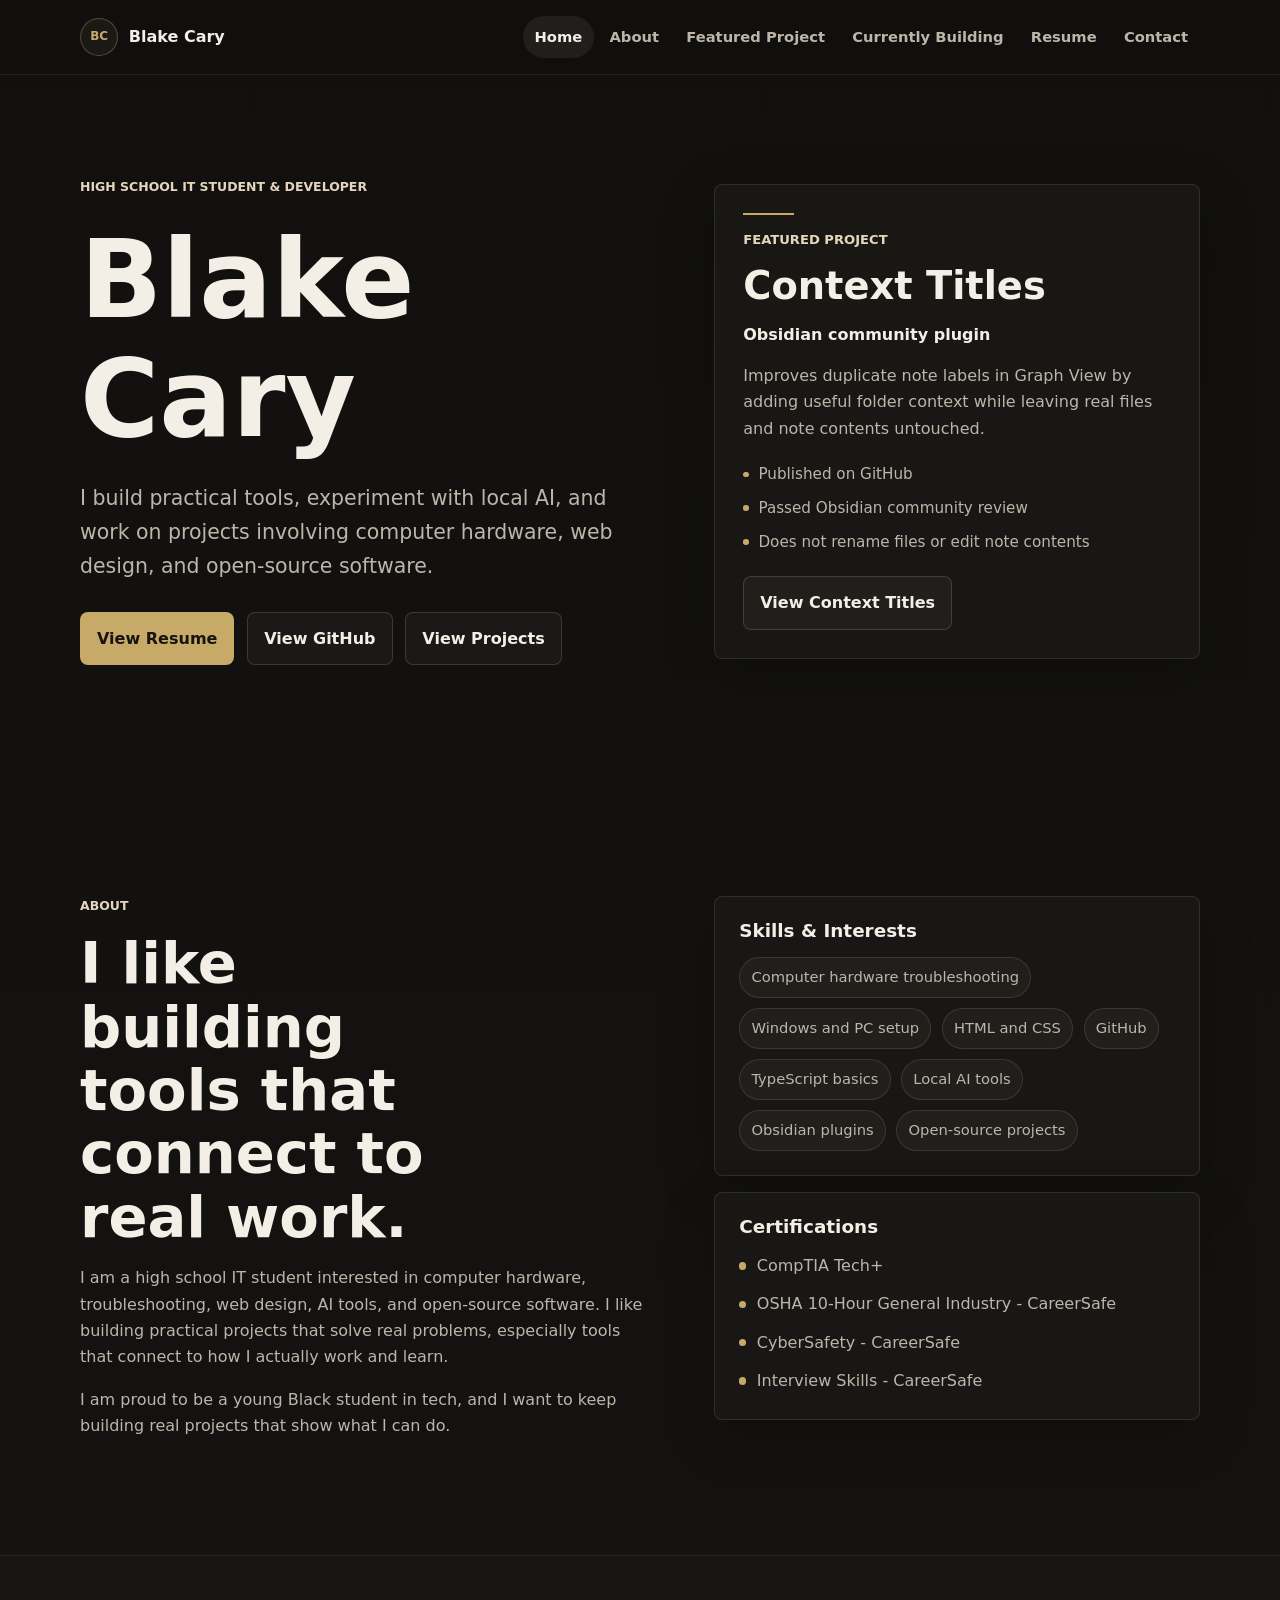
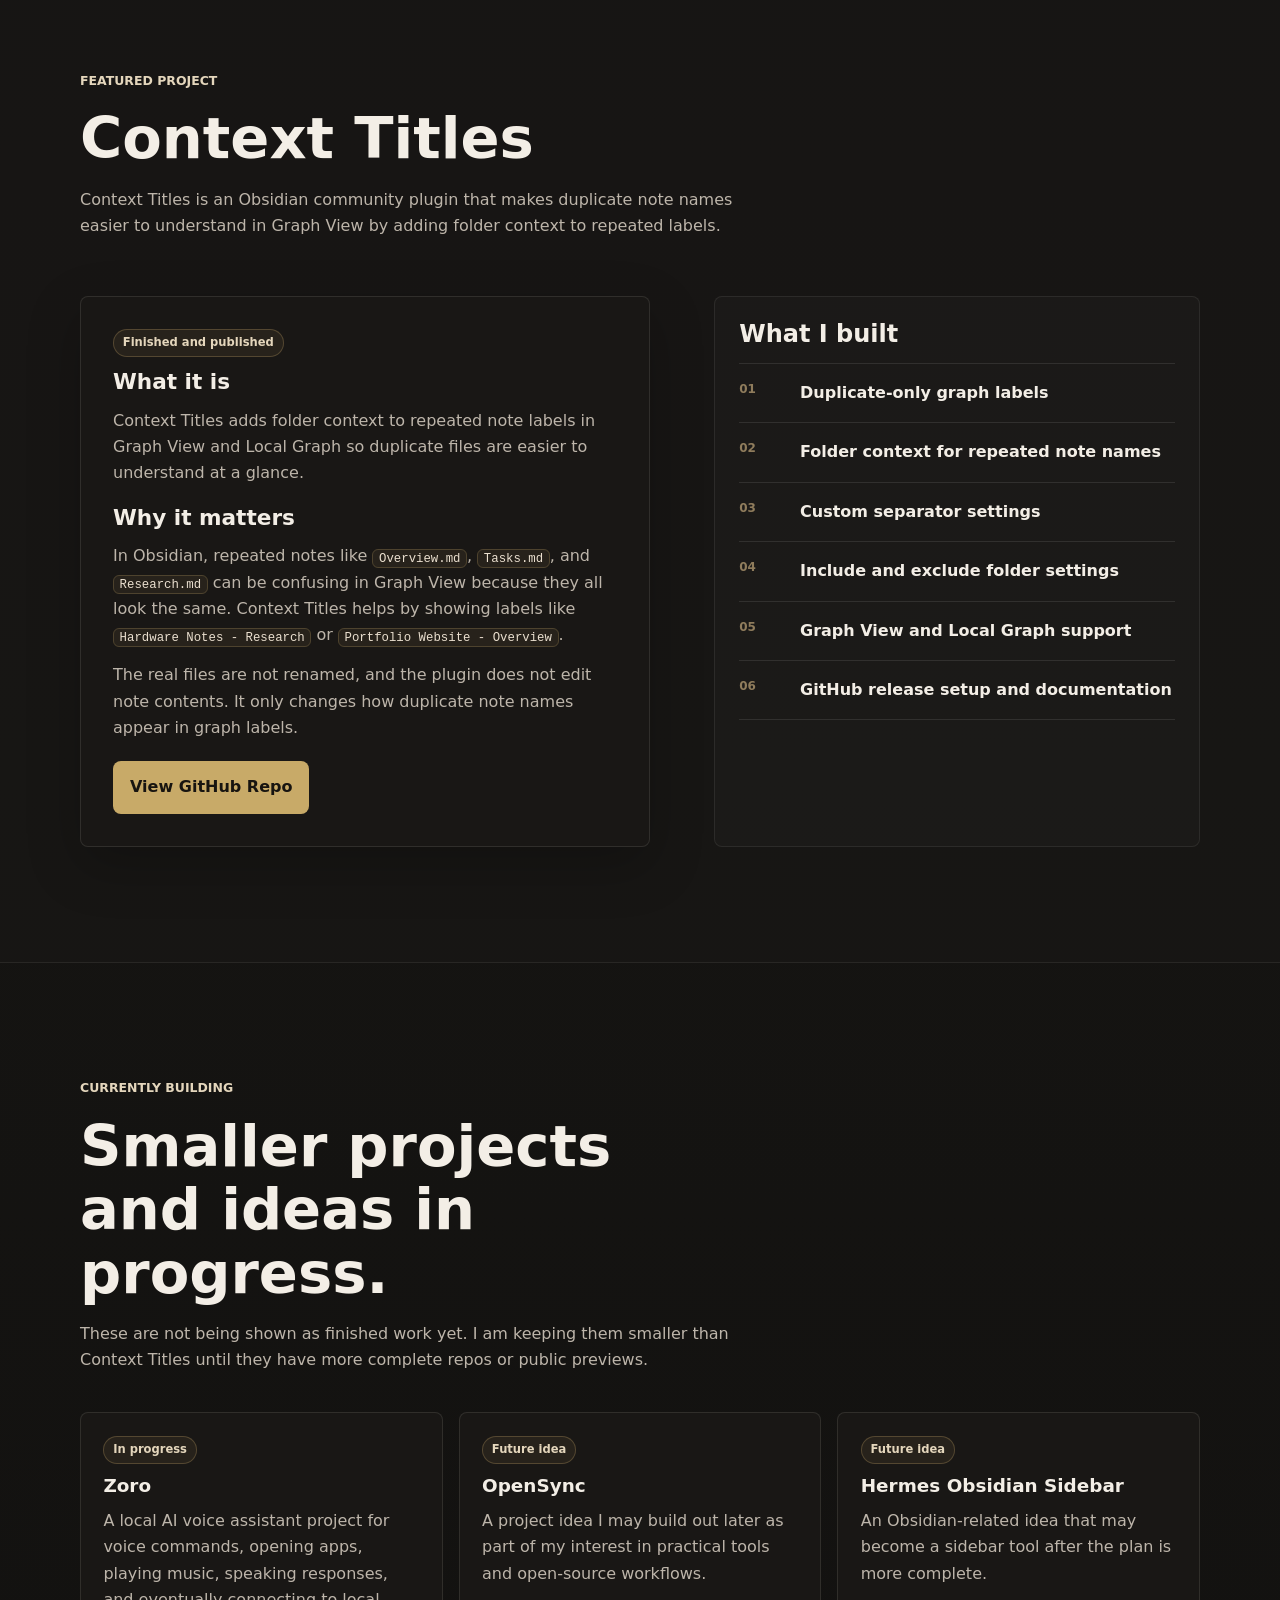
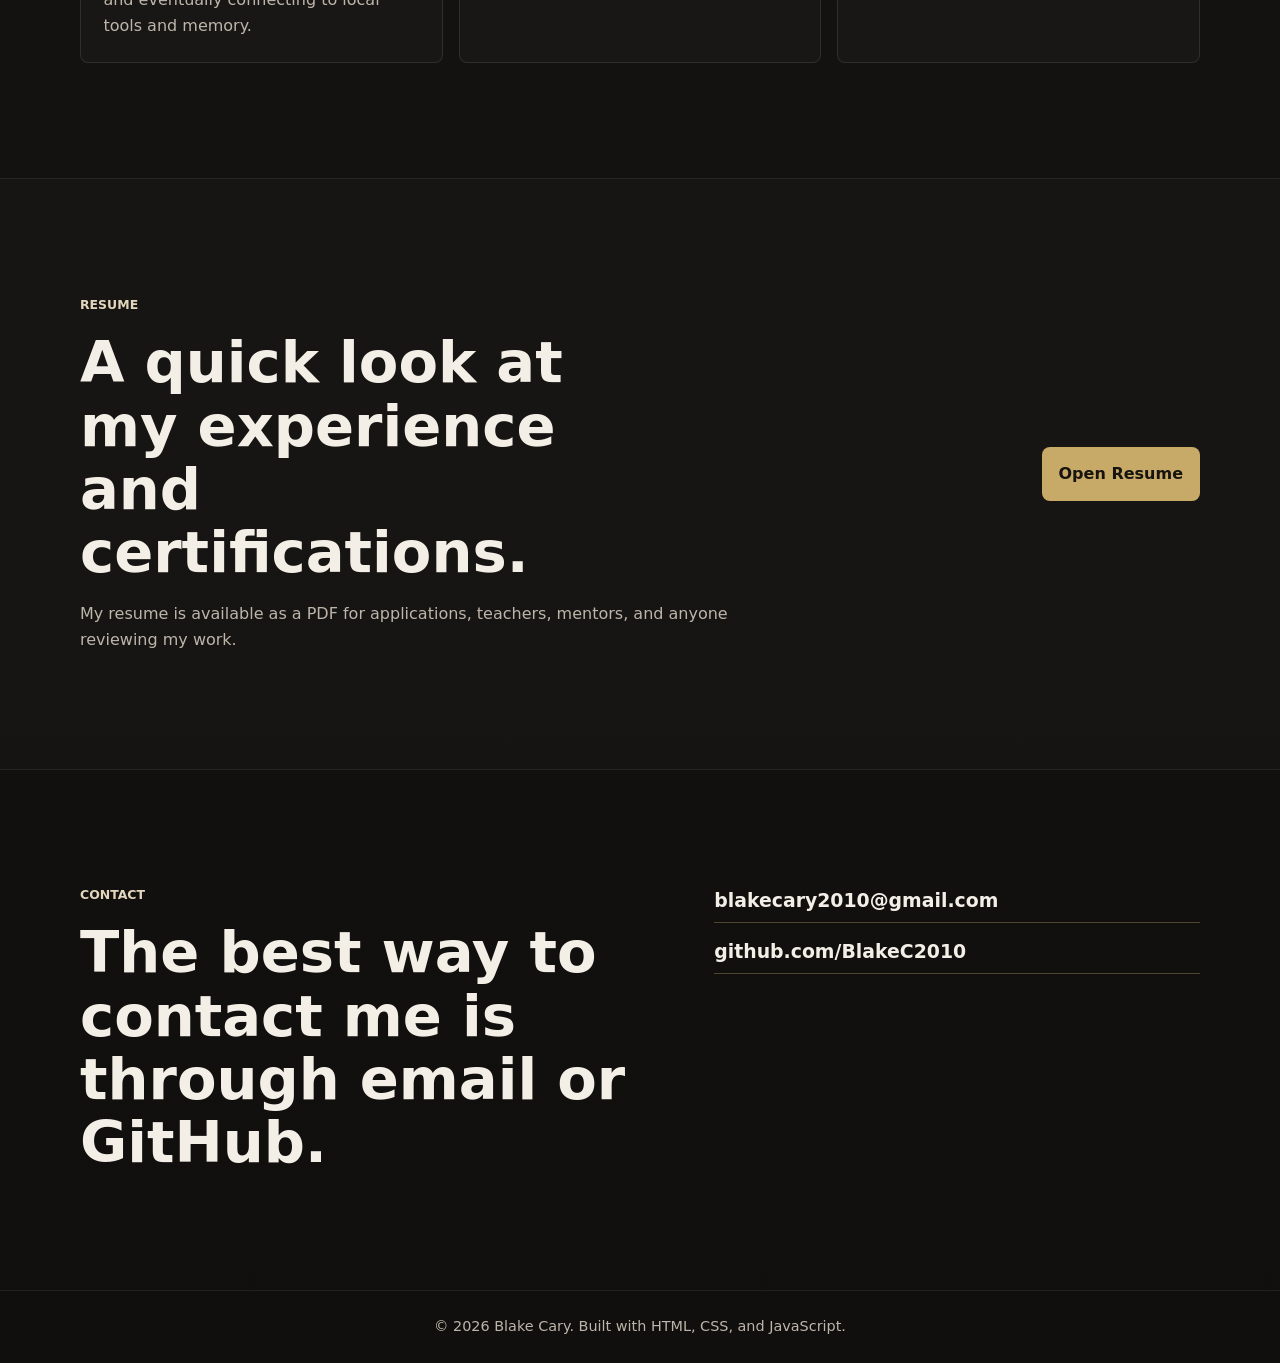
==== index.html @ 8f462e09 "Build portfolio website" ====
<!doctype html>
<html lang="en">
  <head>
    <meta charset="utf-8">
    <meta name="viewport" content="width=device-width, initial-scale=1">
    <meta
      name="description"
      content="Blake Cary's portfolio for IT, web, hardware, open-source, and local AI projects."
    >
    <title>Blake Cary | Portfolio</title>
    <link rel="stylesheet" href="styles.css">
    <script src="script.js" defer></script>
  </head>
  <body>
    <a class="skip-link" href="#main">Skip to content</a>

    <header class="site-header">
      <nav class="nav" aria-label="Primary navigation">
        <a class="brand" href="#home" aria-label="Blake Cary home">
          <span class="brand-mark" aria-hidden="true">BC</span>
          <span>Blake Cary</span>
        </a>

        <button class="nav-toggle" type="button" aria-expanded="false" aria-controls="nav-links">
          <span class="sr-only">Toggle navigation</span>
          <span class="nav-toggle-line"></span>
          <span class="nav-toggle-line"></span>
          <span class="nav-toggle-line"></span>
        </button>

        <div class="nav-links" id="nav-links">
          <a href="#home">Home</a>
          <a href="#about">About</a>
          <a href="#featured-project">Featured Project</a>
          <a href="#currently-building">Currently Building</a>
          <a href="#resume">Resume</a>
          <a href="#contact">Contact</a>
        </div>
      </nav>
    </header>

    <main id="main">
      <section class="section hero" id="home" aria-labelledby="home-title">
        <div class="section-inner hero-grid">
          <div class="hero-copy">
            <p class="eyebrow">High School IT Student &amp; Developer</p>
            <h1 id="home-title">Blake Cary</h1>
            <p class="hero-text">
              I build practical tools, experiment with local AI, and work on projects involving
              computer hardware, web design, and open-source software.
            </p>
            <div class="button-row" aria-label="Main links">
              <a class="button button-primary" href="assets/resume.pdf">View Resume</a>
              <a class="button" href="https://github.com/BlakeC2010">View GitHub</a>
              <a class="button" href="#featured-project">View Projects</a>
            </div>
          </div>

          <article class="hero-project-card" aria-labelledby="hero-project-title">
            <p class="card-kicker">Featured Project</p>
            <h2 id="hero-project-title">Context Titles</h2>
            <p class="project-type">Obsidian community plugin</p>
            <p>
              Improves duplicate note labels in Graph View by adding useful folder context while
              leaving real files and note contents untouched.
            </p>
            <ul class="project-proof-list">
              <li>Published on GitHub</li>
              <li>Passed Obsidian community review</li>
              <li>Does not rename files or edit note contents</li>
            </ul>
            <a class="button button-card" href="https://github.com/BlakeC2010/context-titles">
              View Context Titles
            </a>
          </article>
        </div>
      </section>

      <section class="section" id="about" aria-labelledby="about-title">
        <div class="section-inner two-column">
          <div>
            <p class="eyebrow">About</p>
            <h2 id="about-title">I like building tools that connect to real work.</h2>
            <p>
              I am a high school IT student interested in computer hardware, troubleshooting,
              web design, AI tools, and open-source software. I like building practical projects
              that solve real problems, especially tools that connect to how I actually work and
              learn.
            </p>
            <p>
              I am proud to be a young Black student in tech, and I want to keep building real
              projects that show what I can do.
            </p>
          </div>

          <div class="stacked-lists">
            <div class="list-block">
              <h3>Skills &amp; Interests</h3>
              <ul class="tag-list">
                <li>Computer hardware troubleshooting</li>
                <li>Windows and PC setup</li>
                <li>HTML and CSS</li>
                <li>GitHub</li>
                <li>TypeScript basics</li>
                <li>Local AI tools</li>
                <li>Obsidian plugins</li>
                <li>Open-source projects</li>
              </ul>
            </div>

            <div class="list-block">
              <h3>Certifications</h3>
              <ul class="clean-list">
                <li>CompTIA Tech+</li>
                <li>OSHA 10-Hour General Industry - CareerSafe</li>
                <li>CyberSafety - CareerSafe</li>
                <li>Interview Skills - CareerSafe</li>
              </ul>
            </div>
          </div>
        </div>
      </section>

      <section class="section section-band" id="featured-project" aria-labelledby="featured-title">
        <div class="section-inner">
          <div class="section-heading">
            <p class="eyebrow">Featured Project</p>
            <h2 id="featured-title">Context Titles</h2>
            <p>
              Context Titles is an Obsidian community plugin that makes duplicate note names
              easier to understand in Graph View by adding folder context to repeated labels.
            </p>
          </div>

          <div class="project-layout">
            <article class="project-card">
              <span class="status-pill">Finished and published</span>
              <h3>What it is</h3>
              <p>
                Context Titles adds folder context to repeated note labels in Graph View and
                Local Graph so duplicate files are easier to understand at a glance.
              </p>
              <h3>Why it matters</h3>
              <p>
                In Obsidian, repeated notes like <code>Overview.md</code>, <code>Tasks.md</code>,
                and <code>Research.md</code> can be confusing in Graph View because they all look
                the same. Context Titles helps by showing labels like
                <code>Hardware Notes - Research</code> or
                <code>Portfolio Website - Overview</code>.
              </p>
              <p>
                The real files are not renamed, and the plugin does not edit note contents. It
                only changes how duplicate note names appear in graph labels.
              </p>
              <a class="button button-primary" href="https://github.com/BlakeC2010/context-titles">
                View GitHub Repo
              </a>
            </article>

            <div class="built-column">
              <h3>What I built</h3>
              <div class="feature-list" aria-label="What I built for Context Titles">
                <div>
                  <span>01</span>
                  <p>Duplicate-only graph labels</p>
                </div>
                <div>
                  <span>02</span>
                  <p>Folder context for repeated note names</p>
                </div>
                <div>
                  <span>03</span>
                  <p>Custom separator settings</p>
                </div>
                <div>
                  <span>04</span>
                  <p>Include and exclude folder settings</p>
                </div>
                <div>
                  <span>05</span>
                  <p>Graph View and Local Graph support</p>
                </div>
                <div>
                  <span>06</span>
                  <p>GitHub release setup and documentation</p>
                </div>
              </div>
            </div>
          </div>
        </div>
      </section>

      <section class="section" id="currently-building" aria-labelledby="building-title">
        <div class="section-inner">
          <div class="section-heading compact-heading">
            <p class="eyebrow">Currently Building</p>
            <h2 id="building-title">Smaller projects and ideas in progress.</h2>
            <p>
              These are not being shown as finished work yet. I am keeping them smaller than
              Context Titles until they have more complete repos or public previews.
            </p>
          </div>

          <div class="building-grid">
            <article class="building-card">
              <span class="status-pill">In progress</span>
              <h3>Zoro</h3>
              <p>
                A local AI voice assistant project for voice commands, opening apps, playing
                music, speaking responses, and eventually connecting to local tools and memory.
              </p>
            </article>

            <article class="building-card">
              <span class="status-pill">Future idea</span>
              <h3>OpenSync</h3>
              <p>
                A project idea I may build out later as part of my interest in practical tools
                and open-source workflows.
              </p>
            </article>

            <article class="building-card">
              <span class="status-pill">Future idea</span>
              <h3>Hermes Obsidian Sidebar</h3>
              <p>
                An Obsidian-related idea that may become a sidebar tool after the plan is more
                complete.
              </p>
            </article>
          </div>
        </div>
      </section>

      <section class="section section-band" id="resume" aria-labelledby="resume-title">
        <div class="section-inner resume-row">
          <div>
            <p class="eyebrow">Resume</p>
            <h2 id="resume-title">A quick look at my experience and certifications.</h2>
            <p>
              My resume is available as a PDF for applications, teachers, mentors, and anyone
              reviewing my work.
            </p>
          </div>
          <a class="button button-primary" href="assets/resume.pdf">Open Resume</a>
        </div>
      </section>

      <section class="section" id="contact" aria-labelledby="contact-title">
        <div class="section-inner contact-layout">
          <div>
            <p class="eyebrow">Contact</p>
            <h2 id="contact-title">The best way to contact me is through email or GitHub.</h2>
          </div>

          <div class="contact-links">
            <a href="mailto:blakecary2010@gmail.com">blakecary2010@gmail.com</a>
            <a href="https://github.com/BlakeC2010">github.com/BlakeC2010</a>
          </div>
        </div>
      </section>
    </main>

    <footer class="site-footer">
      <p>&copy; 2026 Blake Cary. Built with HTML, CSS, and JavaScript.</p>
    </footer>
  </body>
</html>
---- styles.css ----
:root {
  color-scheme: dark;
  --bg: #11100f;
  --surface: #181715;
  --surface-strong: #22201d;
  --text: #f3eee6;
  --muted: #bdb5aa;
  --soft: #91897e;
  --line: #34302a;
  --accent: #c8aa68;
  --accent-strong: #e4d6bc;
  --accent-muted: #8f7c5c;
  --shadow: 0 18px 54px rgba(0, 0, 0, 0.22);
  --radius: 8px;
  --max-width: 1120px;
  --header-height: 74px;
}

* {
  box-sizing: border-box;
}

html {
  scroll-behavior: smooth;
  scroll-padding-top: var(--header-height);
}

body {
  margin: 0;
  min-height: 100vh;
  background: linear-gradient(180deg, #11100f 0%, #151412 52%, #100f0e 100%);
  color: var(--text);
  font-family:
    Inter, ui-sans-serif, system-ui, -apple-system, BlinkMacSystemFont, "Segoe UI", sans-serif;
  line-height: 1.65;
}

body.nav-open {
  overflow: hidden;
}

a {
  color: inherit;
  text-decoration: none;
}

p {
  margin: 0;
  color: var(--muted);
  max-width: 68ch;
}

h1,
h2,
h3 {
  margin: 0;
  line-height: 1.1;
  letter-spacing: 0;
}

h1 {
  font-size: clamp(3.25rem, 9vw, 6.75rem);
  max-width: 8ch;
}

h2 {
  font-size: clamp(2rem, 4.5vw, 3.75rem);
  max-width: 11ch;
}

h3 {
  font-size: 1.15rem;
}

code {
  border: 1px solid rgba(200, 170, 104, 0.24);
  border-radius: 6px;
  background: rgba(200, 170, 104, 0.08);
  color: #eadfcf;
  font-size: 0.95em;
  padding: 0.1rem 0.35rem;
}

.skip-link {
  position: fixed;
  top: 1rem;
  left: 1rem;
  z-index: 100;
  transform: translateY(-150%);
  border-radius: var(--radius);
  background: var(--text);
  color: var(--bg);
  font-weight: 700;
  padding: 0.7rem 0.9rem;
  transition: transform 160ms ease;
}

.skip-link:focus {
  transform: translateY(0);
}

.site-header {
  position: sticky;
  top: 0;
  z-index: 20;
  min-height: var(--header-height);
  border-bottom: 1px solid rgba(243, 238, 230, 0.08);
  background: rgba(17, 16, 15, 0.86);
  backdrop-filter: blur(18px);
}

.nav {
  display: flex;
  align-items: center;
  justify-content: space-between;
  gap: 1rem;
  width: 100%;
  max-width: calc(var(--max-width) + 2rem);
  min-height: var(--header-height);
  margin: 0 auto;
  padding-inline: 1rem;
}

.brand {
  display: inline-flex;
  align-items: center;
  gap: 0.65rem;
  color: var(--text);
  font-weight: 800;
  white-space: nowrap;
}

.brand-mark {
  display: inline-grid;
  width: 2.4rem;
  height: 2.4rem;
  place-items: center;
  border: 1px solid rgba(200, 170, 104, 0.34);
  border-radius: 50%;
  background: #1b1916;
  color: var(--accent);
  font-size: 0.75rem;
}

.nav-links {
  display: flex;
  align-items: center;
  justify-content: flex-end;
  gap: 0.2rem;
}

.nav-links a {
  border-radius: 999px;
  color: var(--muted);
  font-size: 0.92rem;
  font-weight: 650;
  padding: 0.55rem 0.75rem;
  transition:
    background-color 160ms ease,
    color 160ms ease;
}

.nav-links a:hover,
.nav-links a:focus-visible,
.nav-links a.is-active {
  background: rgba(228, 214, 188, 0.08);
  color: var(--text);
}

.nav-toggle {
  display: none;
  width: 2.75rem;
  height: 2.75rem;
  align-items: center;
  justify-content: center;
  flex-direction: column;
  gap: 0.25rem;
  border: 1px solid var(--line);
  border-radius: var(--radius);
  background: var(--surface);
  color: var(--text);
  cursor: pointer;
}

.nav-toggle-line {
  display: block;
  width: 1.2rem;
  height: 2px;
  background: currentColor;
}

.sr-only {
  position: absolute;
  width: 1px;
  height: 1px;
  overflow: hidden;
  clip: rect(0, 0, 0, 0);
  white-space: nowrap;
}

.section {
  padding: clamp(4.5rem, 9vw, 8rem) 0;
}

.section:first-of-type {
  padding-top: clamp(4.5rem, 8vw, 7rem);
}

.section-band {
  border-block: 1px solid rgba(243, 238, 230, 0.08);
  background: rgba(24, 23, 21, 0.72);
}

.section-inner {
  width: 100%;
  max-width: calc(var(--max-width) + 2rem);
  margin: 0 auto;
  padding-inline: 1rem;
}

.hero-grid,
.two-column,
.project-layout,
.contact-layout,
.resume-row {
  display: grid;
  grid-template-columns: minmax(0, 1.08fr) minmax(280px, 0.92fr);
  gap: clamp(2rem, 5vw, 5rem);
  align-items: center;
}

.hero-copy {
  display: grid;
  gap: 1.45rem;
}

.hero-text {
  font-size: clamp(1.05rem, 2vw, 1.28rem);
}

.eyebrow {
  color: var(--accent-strong);
  font-size: 0.78rem;
  font-weight: 800;
  letter-spacing: 0;
  text-transform: uppercase;
}

.button-row {
  display: flex;
  flex-wrap: wrap;
  gap: 0.8rem;
  margin-top: 0.35rem;
}

.button {
  display: inline-flex;
  align-items: center;
  justify-content: center;
  min-height: 2.9rem;
  border: 1px solid rgba(243, 238, 230, 0.15);
  border-radius: var(--radius);
  background: rgba(243, 238, 230, 0.035);
  color: var(--text);
  font-weight: 800;
  padding: 0.78rem 1rem;
  transition:
    border-color 160ms ease,
    background-color 160ms ease,
    transform 160ms ease;
}

.button:hover,
.button:focus-visible {
  border-color: rgba(228, 214, 188, 0.36);
  background: rgba(228, 214, 188, 0.08);
  transform: translateY(-1px);
}

.button-primary {
  border-color: rgba(200, 170, 104, 0.6);
  background: var(--accent);
  color: #171410;
}

.button-primary:hover,
.button-primary:focus-visible {
  border-color: #d9c38f;
  background: #d4ba7a;
}

.hero-project-card,
.project-card,
.list-block,
.building-card {
  border: 1px solid rgba(243, 238, 230, 0.1);
  border-radius: var(--radius);
  background: rgba(27, 25, 22, 0.88);
  box-shadow: var(--shadow);
}

.hero-project-card {
  position: relative;
  display: grid;
  gap: 0.9rem;
  overflow: hidden;
  padding: clamp(1.25rem, 3vw, 1.75rem);
}

.hero-project-card::before {
  content: "";
  width: 3.2rem;
  height: 2px;
  background: var(--accent);
}

.hero-project-card h2 {
  max-width: none;
  font-size: clamp(1.8rem, 3vw, 2.45rem);
}

.card-kicker,
.project-type {
  color: var(--accent-strong);
  font-size: 0.82rem;
  font-weight: 800;
  text-transform: uppercase;
}

.project-type {
  color: var(--text);
  text-transform: none;
  font-size: 1rem;
}

.project-proof-list {
  display: grid;
  gap: 0.55rem;
  margin: 0.35rem 0 0;
  padding: 0;
  list-style: none;
}

.project-proof-list li {
  color: var(--muted);
  font-size: 0.95rem;
}

.project-proof-list li::before {
  content: "";
  display: inline-block;
  width: 0.35rem;
  height: 0.35rem;
  margin-right: 0.6rem;
  border-radius: 50%;
  background: var(--accent);
  vertical-align: 0.12rem;
}

.button-card {
  width: fit-content;
  margin-top: 0.45rem;
}

.status-pill {
  width: fit-content;
  border: 1px solid rgba(200, 170, 104, 0.28);
  border-radius: 999px;
  background: rgba(200, 170, 104, 0.08);
  color: var(--accent-strong);
  font-size: 0.72rem;
  font-weight: 800;
  padding: 0.22rem 0.55rem;
}

.two-column {
  align-items: start;
}

.two-column > div:first-child {
  display: grid;
  gap: 1rem;
}

.stacked-lists {
  display: grid;
  gap: 1rem;
}

.list-block {
  padding: clamp(1.1rem, 3vw, 1.5rem);
}

.list-block h3 {
  margin-bottom: 1rem;
}

.tag-list,
.clean-list {
  margin: 0;
  padding: 0;
  list-style: none;
}

.tag-list {
  display: flex;
  flex-wrap: wrap;
  gap: 0.65rem;
}

.tag-list li {
  border: 1px solid rgba(243, 238, 230, 0.12);
  border-radius: 999px;
  background: rgba(243, 238, 230, 0.035);
  color: var(--muted);
  font-size: 0.92rem;
  padding: 0.45rem 0.7rem;
}

.clean-list {
  display: grid;
  gap: 0.75rem;
}

.clean-list li {
  color: var(--muted);
}

.clean-list li::before {
  content: "";
  display: inline-block;
  width: 0.45rem;
  height: 0.45rem;
  margin-right: 0.65rem;
  border-radius: 50%;
  background: var(--accent);
  vertical-align: 0.1rem;
}

.section-heading {
  display: grid;
  max-width: 760px;
  gap: 1rem;
  margin-bottom: clamp(2rem, 5vw, 3.5rem);
}

.section-heading h2 {
  max-width: none;
}

.project-layout {
  align-items: stretch;
}

.project-card {
  display: grid;
  gap: 0.85rem;
  align-content: start;
  padding: clamp(1.25rem, 3vw, 2rem);
}

.project-card h3 {
  margin-top: 0.35rem;
  color: var(--text);
  font-size: clamp(1.1rem, 2vw, 1.35rem);
  max-width: none;
}

.project-card h3:first-of-type {
  margin-top: 0;
}

.project-card .button {
  width: fit-content;
  margin-top: 0.35rem;
}

.built-column {
  display: grid;
  align-content: start;
  gap: 1rem;
  border: 1px solid rgba(243, 238, 230, 0.08);
  border-radius: var(--radius);
  background: rgba(243, 238, 230, 0.02);
  padding: clamp(1.25rem, 3vw, 1.5rem);
}

.built-column h3 {
  font-size: clamp(1.2rem, 2vw, 1.5rem);
}

.feature-list {
  display: grid;
  gap: 0;
  border-top: 1px solid rgba(243, 238, 230, 0.1);
}

.feature-list div {
  display: grid;
  grid-template-columns: 2.8rem minmax(0, 1fr);
  gap: 1rem;
  min-height: auto;
  border-bottom: 1px solid rgba(243, 238, 230, 0.1);
  border-radius: 0;
  background: transparent;
  padding: 1rem 0;
  transition:
    border-color 160ms ease,
    background-color 160ms ease;
}

.feature-list div:hover {
  border-color: rgba(200, 170, 104, 0.28);
  background: rgba(243, 238, 230, 0.025);
}

.feature-list span {
  color: var(--accent-muted);
  font-size: 0.75rem;
  font-weight: 900;
}

.feature-list p {
  margin-top: 0;
  color: var(--text);
  font-weight: 700;
}

.compact-heading {
  margin-bottom: clamp(1.5rem, 4vw, 2.4rem);
}

.compact-heading h2 {
  max-width: 15ch;
}

.building-grid {
  display: grid;
  grid-template-columns: repeat(3, minmax(0, 1fr));
  gap: 1rem;
}

.building-card {
  display: grid;
  gap: 0.75rem;
  align-content: start;
  box-shadow: none;
  padding: clamp(1.1rem, 3vw, 1.4rem);
}

.resume-row {
  grid-template-columns: minmax(0, 1fr) auto;
}

.resume-row > div {
  display: grid;
  gap: 1rem;
}

.resume-row h2,
.contact-layout h2 {
  max-width: 14ch;
}

.contact-layout {
  align-items: start;
}

.contact-layout > div:first-child {
  display: grid;
  gap: 1rem;
}

.contact-links {
  display: grid;
  gap: 0.85rem;
}

.contact-links a {
  border-bottom: 1px solid rgba(200, 170, 104, 0.34);
  color: var(--text);
  font-size: clamp(1rem, 2vw, 1.18rem);
  font-weight: 800;
  padding-bottom: 0.35rem;
  transition:
    border-color 160ms ease,
    color 160ms ease;
  word-break: break-word;
}

.contact-links a:hover,
.contact-links a:focus-visible {
  border-color: var(--accent-strong);
  color: var(--accent-strong);
}

.site-footer {
  border-top: 1px solid rgba(243, 238, 230, 0.08);
  padding: 1.5rem 1rem;
  text-align: center;
}

.site-footer p {
  max-width: none;
  font-size: 0.9rem;
}

@media (max-width: 860px) {
  .nav-toggle {
    display: inline-flex;
  }

  .nav-links {
    position: fixed;
    inset: var(--header-height) 1rem auto 1rem;
    display: grid;
    gap: 0.25rem;
    border: 1px solid rgba(243, 238, 230, 0.1);
    border-radius: var(--radius);
    background: rgba(17, 16, 15, 0.98);
    box-shadow: var(--shadow);
    padding: 0.75rem;
    opacity: 0;
    pointer-events: none;
    transform: translateY(-0.5rem);
    transition:
      opacity 160ms ease,
      transform 160ms ease;
  }

  .nav-links.is-open {
    opacity: 1;
    pointer-events: auto;
    transform: translateY(0);
  }

  .nav-links a {
    border-radius: var(--radius);
    padding: 0.85rem;
  }

  .hero-grid,
  .two-column,
  .project-layout,
  .contact-layout,
  .resume-row {
    grid-template-columns: 1fr;
  }

  .building-grid {
    grid-template-columns: 1fr;
  }

  h1 {
    max-width: 100%;
  }

  h2,
  .resume-row h2,
  .contact-layout h2 {
    max-width: 16ch;
  }

  .resume-row .button {
    width: fit-content;
  }
}

@media (max-width: 620px) {
  :root {
    --header-height: 66px;
  }

  body.nav-open {
    overflow: hidden;
  }

  .nav,
  .section-inner {
    padding-inline: 0.625rem;
  }

  .brand span:last-child {
    display: none;
  }

  .section {
    padding: 4rem 0;
  }

  .button-row,
  .button,
  .resume-row .button {
    width: 100%;
  }

  .feature-list {
    grid-template-columns: 1fr;
  }

  .feature-list div {
    min-height: auto;
  }
}

@media (prefers-reduced-motion: reduce) {
  *,
  *::before,
  *::after {
    scroll-behavior: auto !important;
    transition-duration: 0.01ms !important;
    animation-duration: 0.01ms !important;
    animation-iteration-count: 1 !important;
  }
}
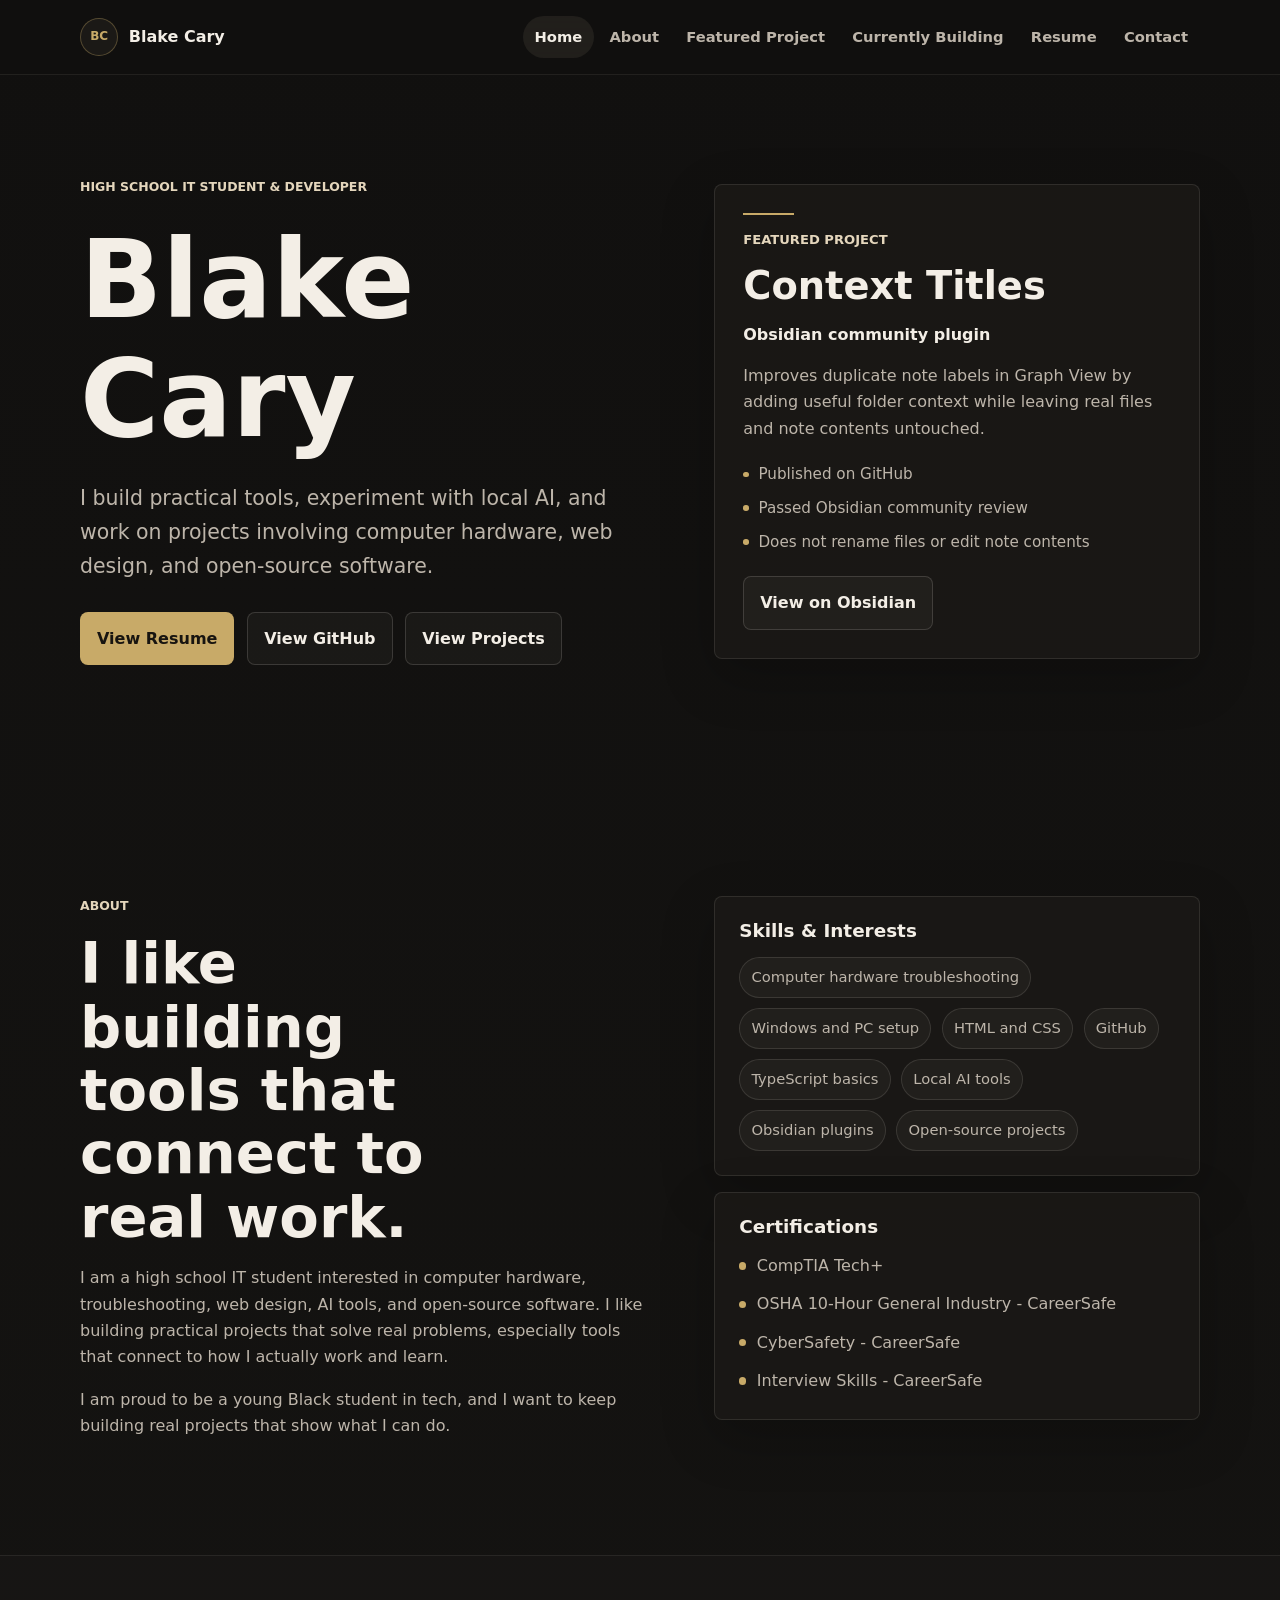
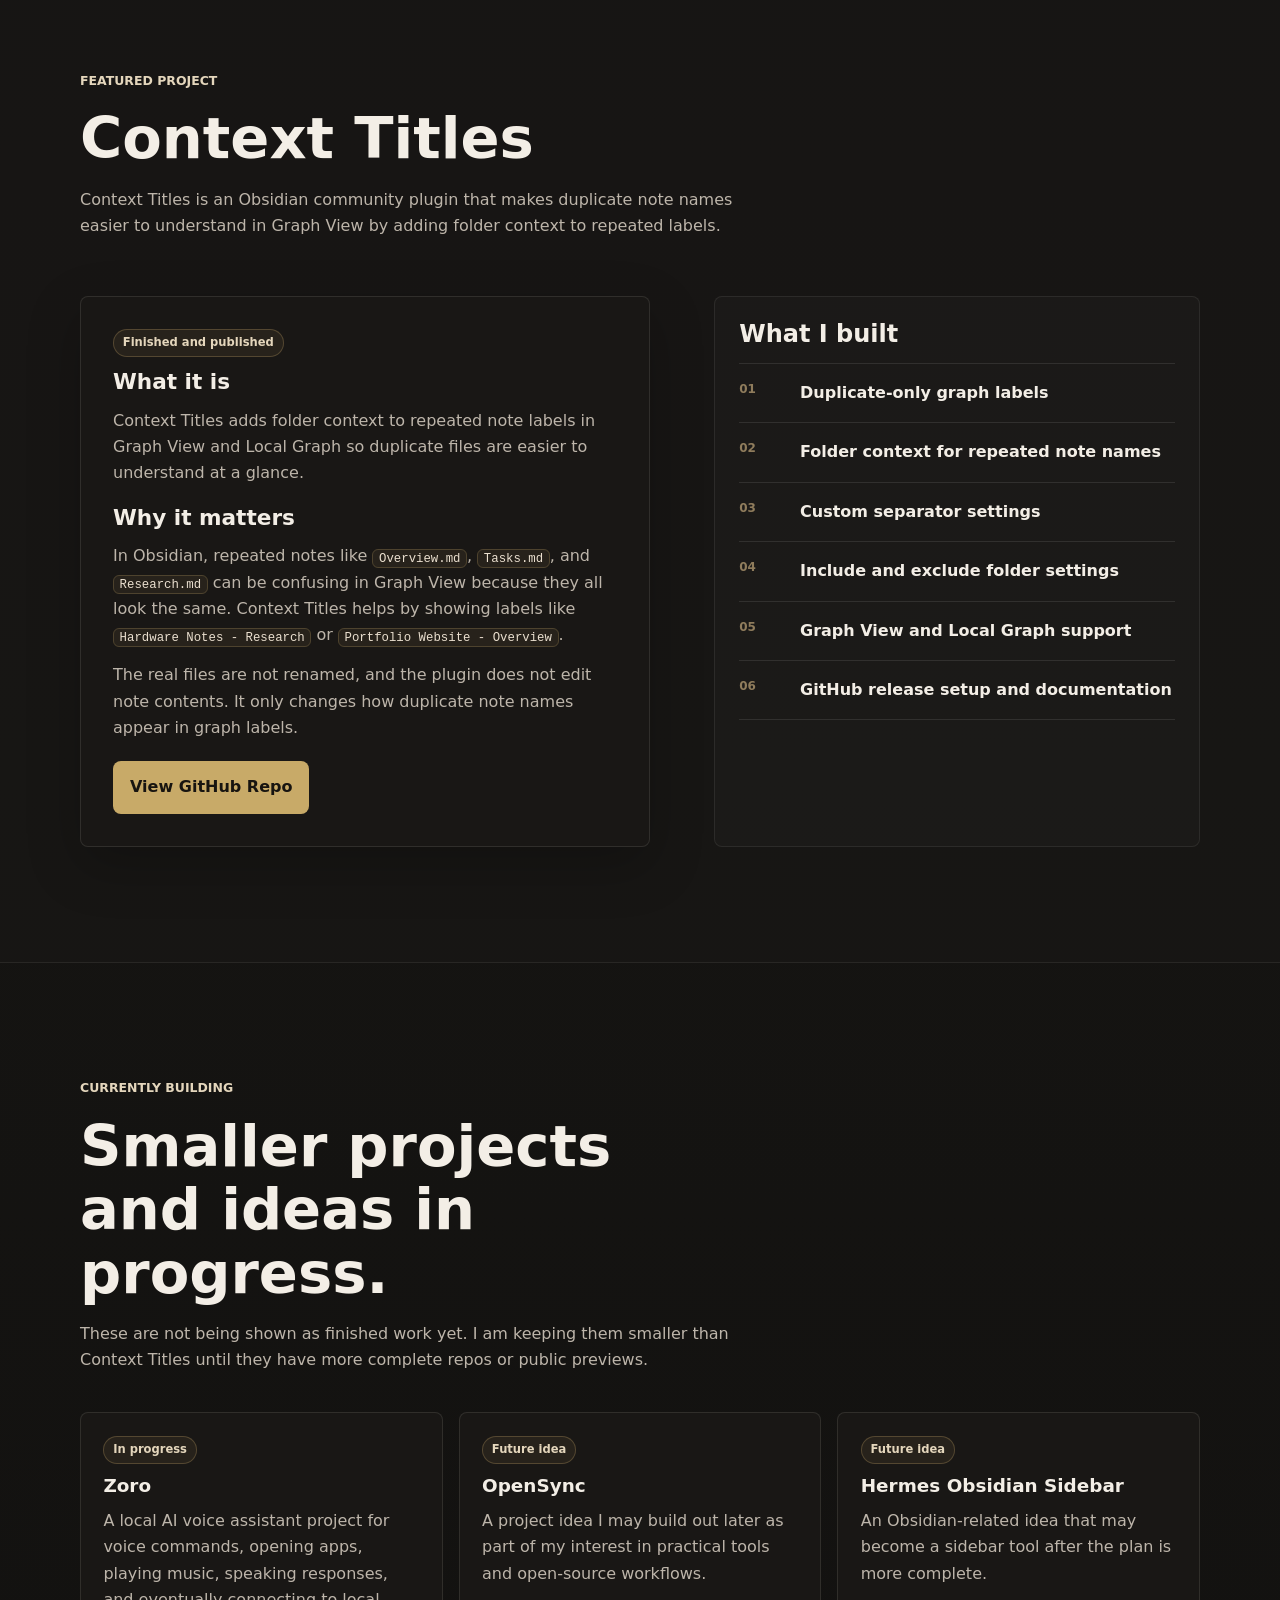
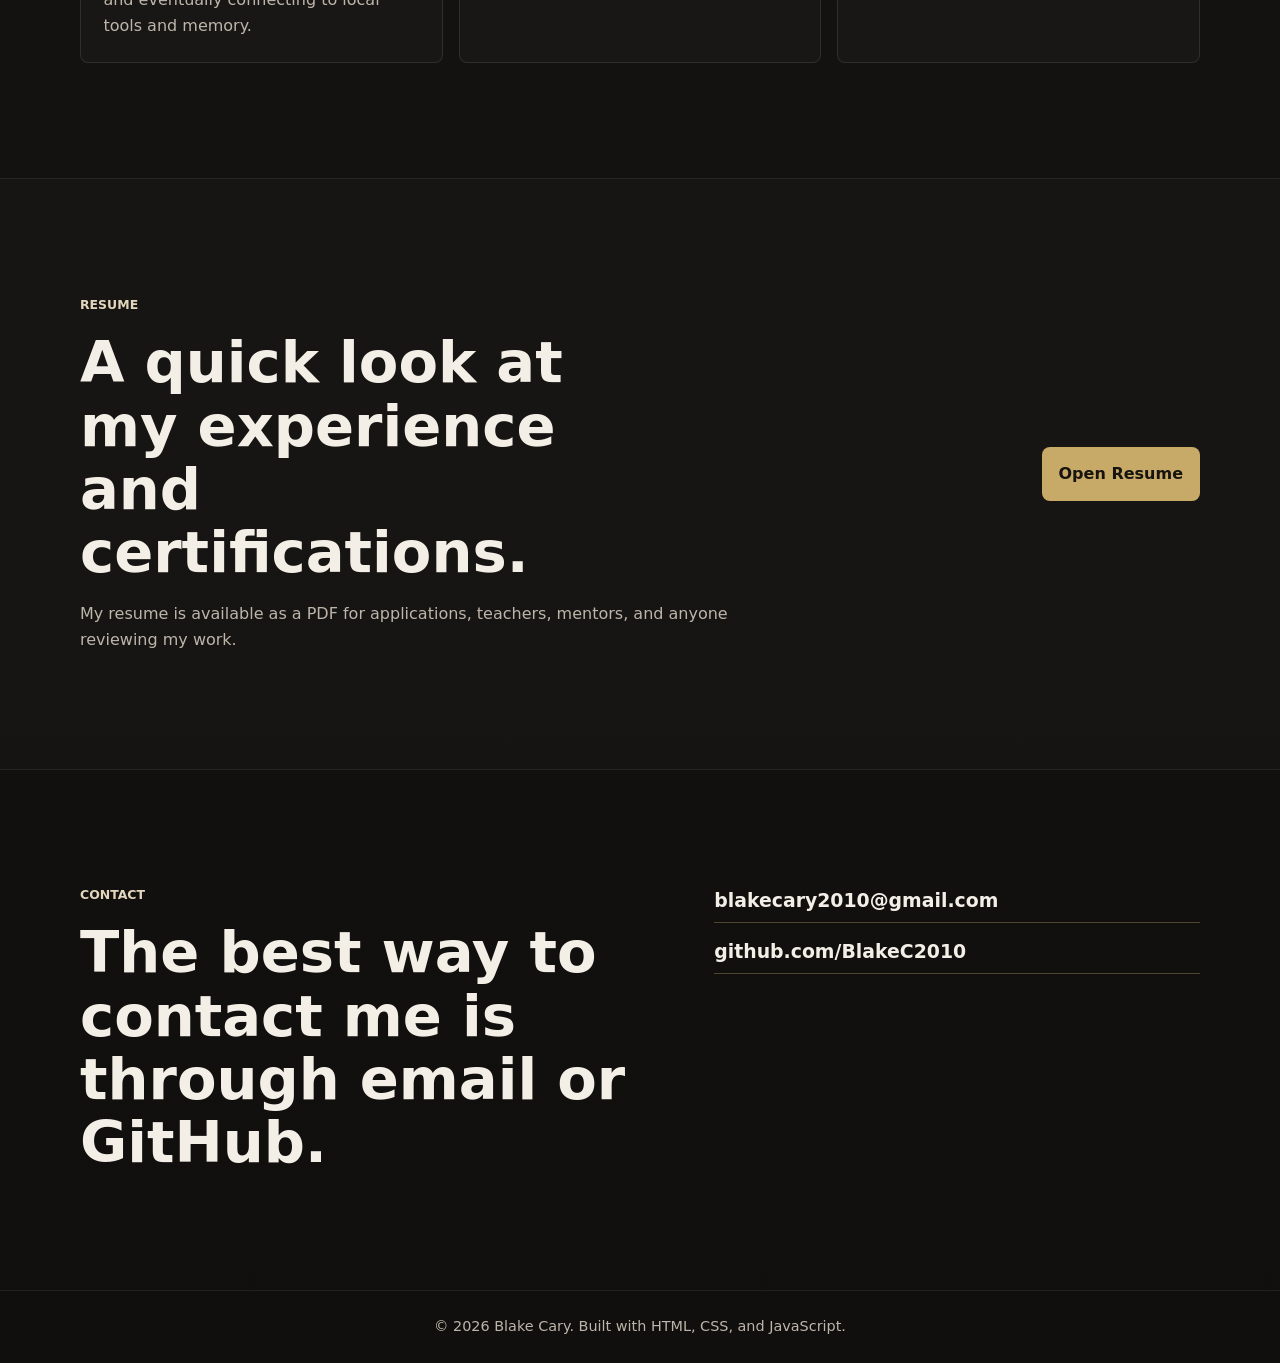
==== commit ee0abd93: "Build portfolio website" ====
--- a/index.html
+++ b/index.html
@@ -50,8 +50,22 @@
               computer hardware, web design, and open-source software.
             </p>
             <div class="button-row" aria-label="Main links">
-              <a class="button button-primary" href="assets/resume.pdf">View Resume</a>
-              <a class="button" href="https://github.com/BlakeC2010">View GitHub</a>
+              <a
+                class="button button-primary"
+                href="assets/resume.pdf"
+                target="_blank"
+                rel="noopener noreferrer"
+              >
+                View Resume
+              </a>
+              <a
+                class="button"
+                href="https://github.com/BlakeC2010"
+                target="_blank"
+                rel="noopener noreferrer"
+              >
+                View GitHub
+              </a>
               <a class="button" href="#featured-project">View Projects</a>
             </div>
           </div>
@@ -69,8 +83,13 @@
               <li>Passed Obsidian community review</li>
               <li>Does not rename files or edit note contents</li>
             </ul>
-            <a class="button button-card" href="https://github.com/BlakeC2010/context-titles">
-              View Context Titles
+            <a
+              class="button button-card"
+              href="https://community.obsidian.md/plugins/context-titles"
+              target="_blank"
+              rel="noopener noreferrer"
+            >
+              View on Obsidian
             </a>
           </article>
         </div>
@@ -152,7 +171,12 @@
                 The real files are not renamed, and the plugin does not edit note contents. It
                 only changes how duplicate note names appear in graph labels.
               </p>
-              <a class="button button-primary" href="https://github.com/BlakeC2010/context-titles">
+              <a
+                class="button button-primary"
+                href="https://github.com/BlakeC2010/context-titles"
+                target="_blank"
+                rel="noopener noreferrer"
+              >
                 View GitHub Repo
               </a>
             </article>
@@ -242,7 +266,14 @@
               reviewing my work.
             </p>
           </div>
-          <a class="button button-primary" href="assets/resume.pdf">Open Resume</a>
+          <a
+            class="button button-primary"
+            href="assets/resume.pdf"
+            target="_blank"
+            rel="noopener noreferrer"
+          >
+            Open Resume
+          </a>
         </div>
       </section>
 
@@ -255,7 +286,13 @@
 
           <div class="contact-links">
             <a href="mailto:blakecary2010@gmail.com">blakecary2010@gmail.com</a>
-            <a href="https://github.com/BlakeC2010">github.com/BlakeC2010</a>
+            <a
+              href="https://github.com/BlakeC2010"
+              target="_blank"
+              rel="noopener noreferrer"
+            >
+              github.com/BlakeC2010
+            </a>
           </div>
         </div>
       </section>
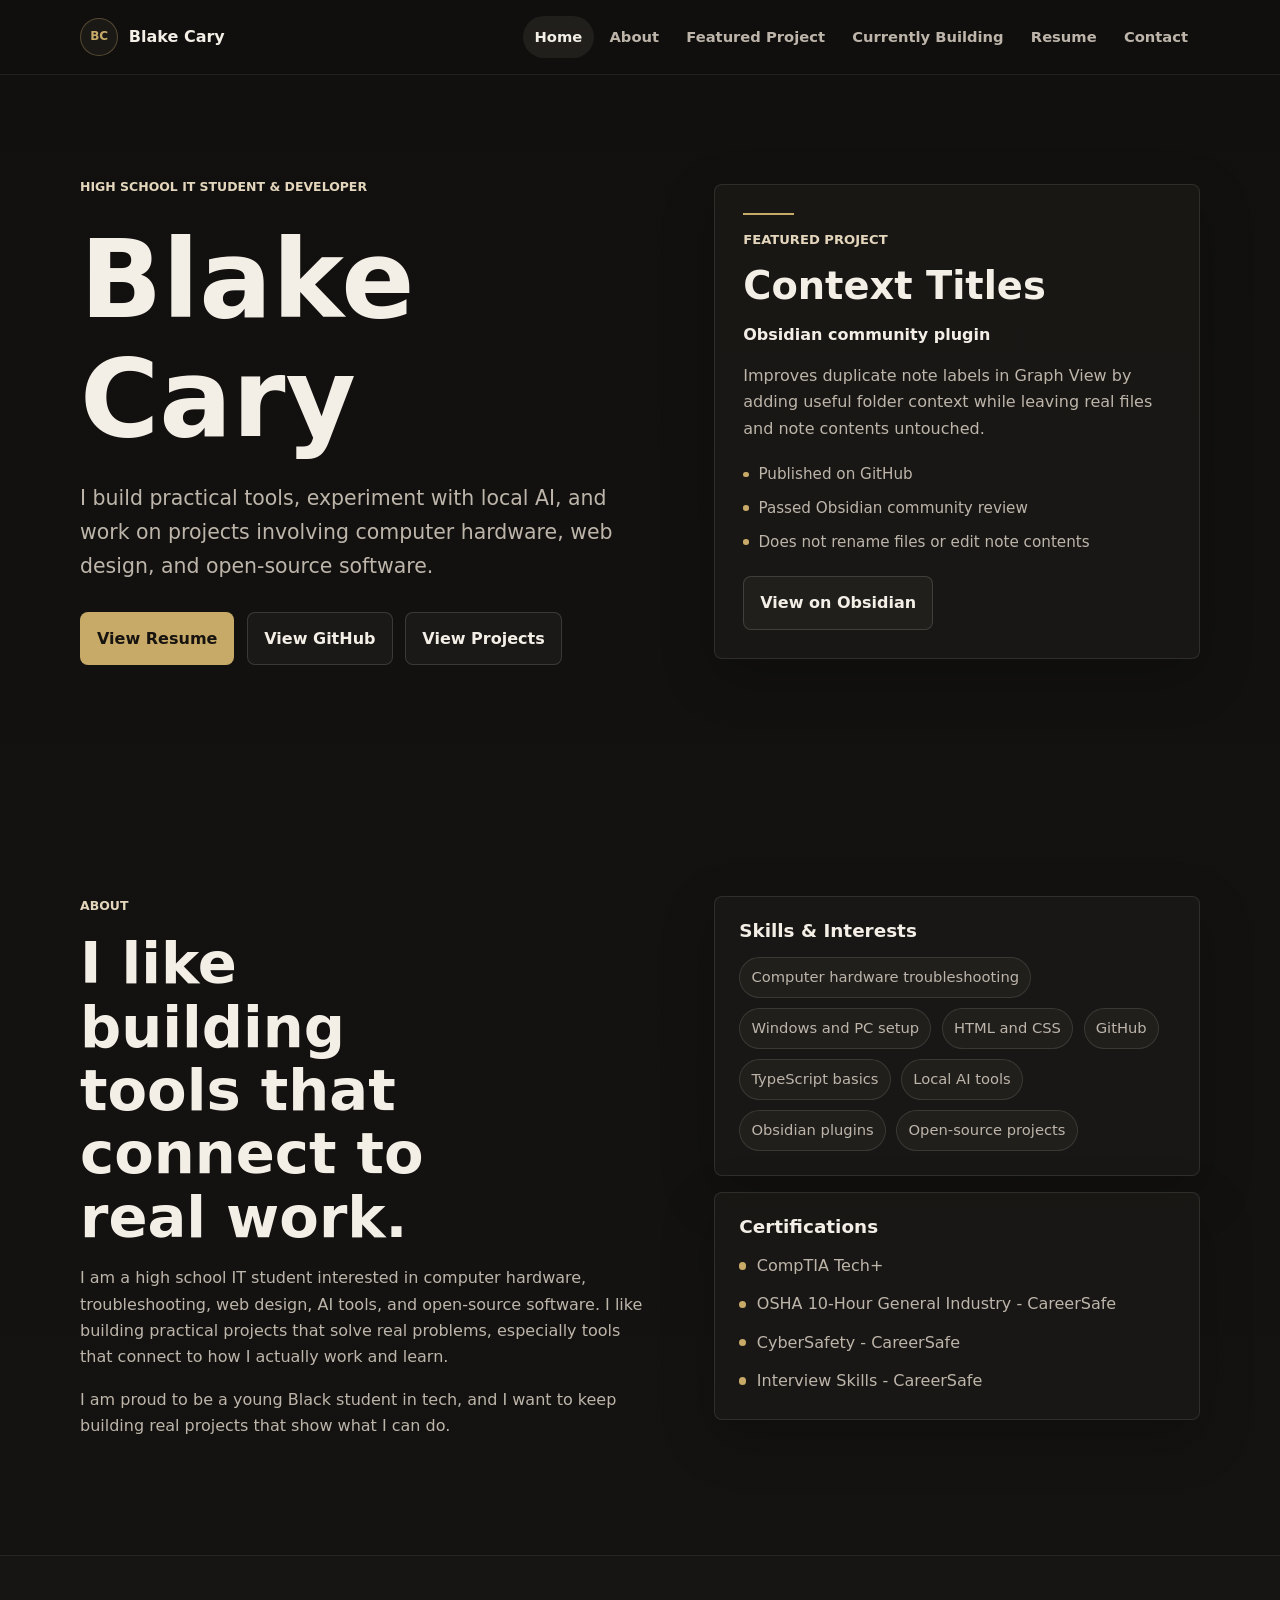
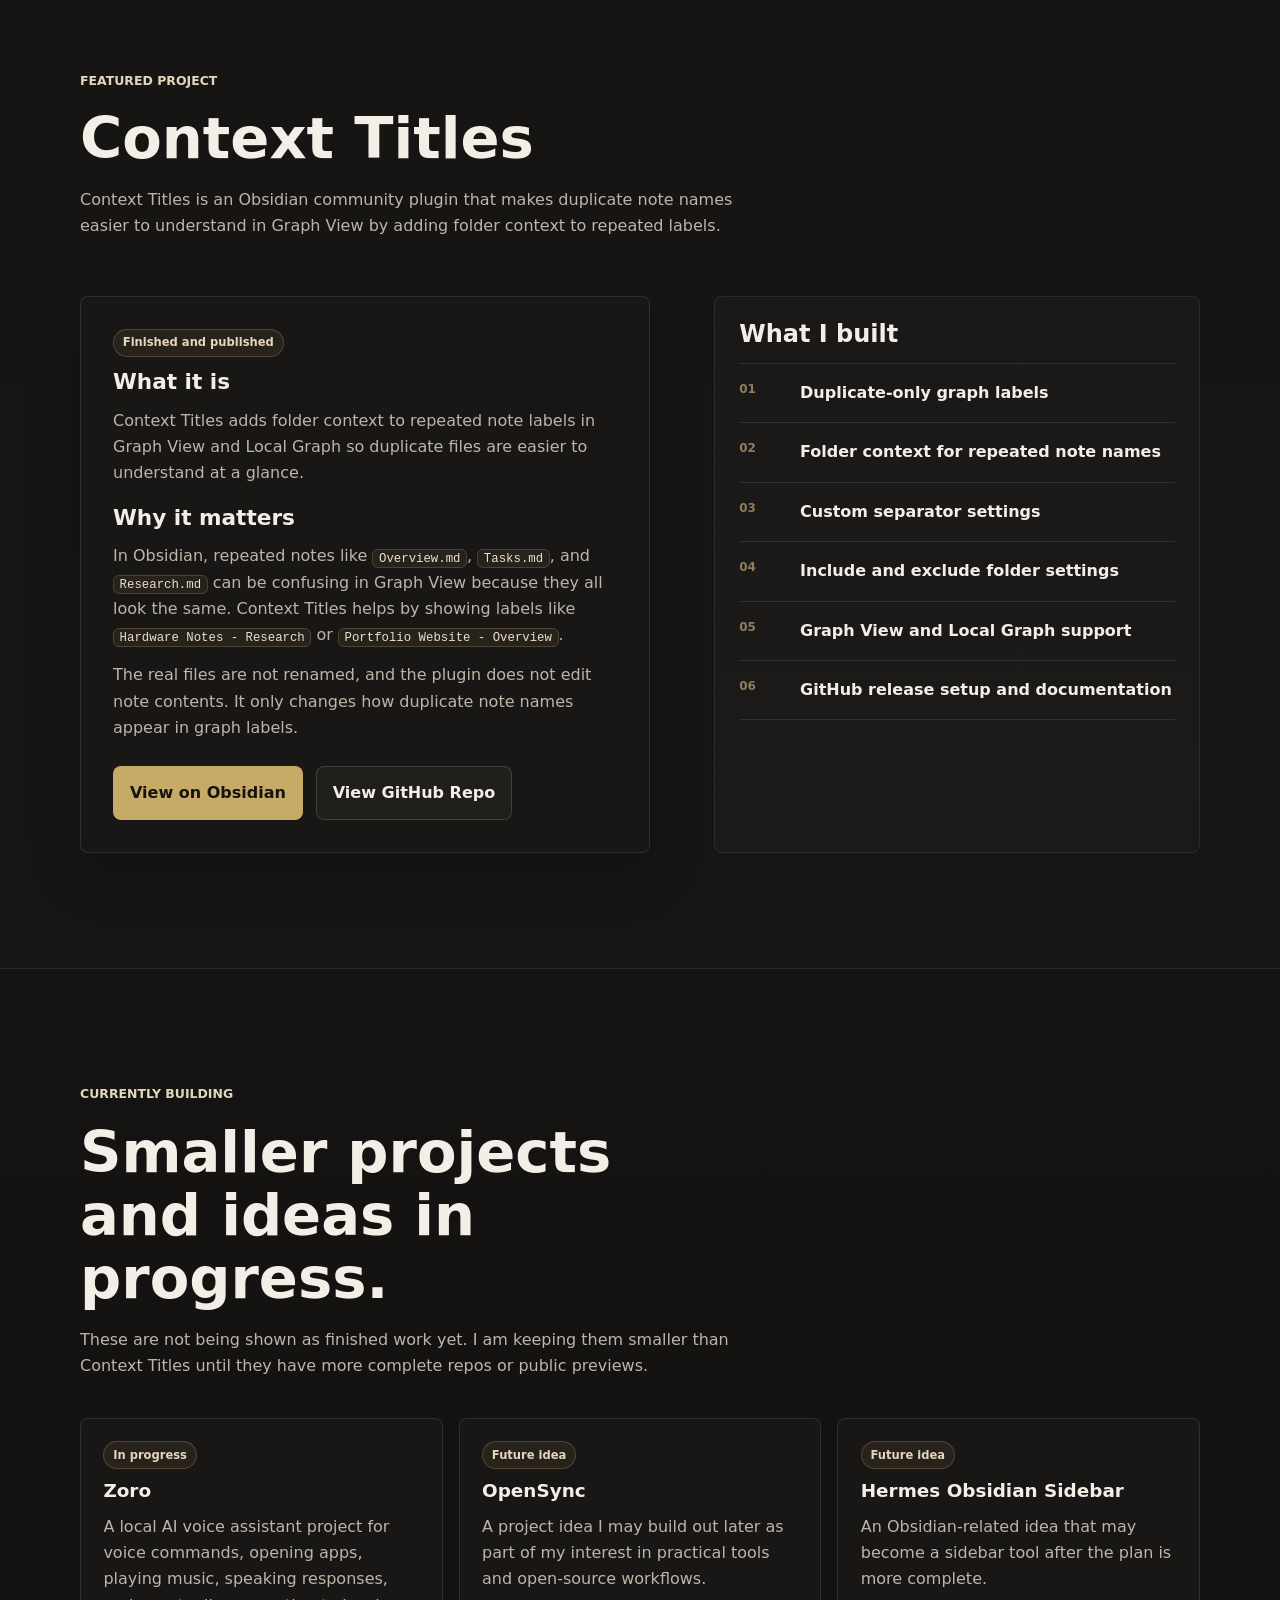
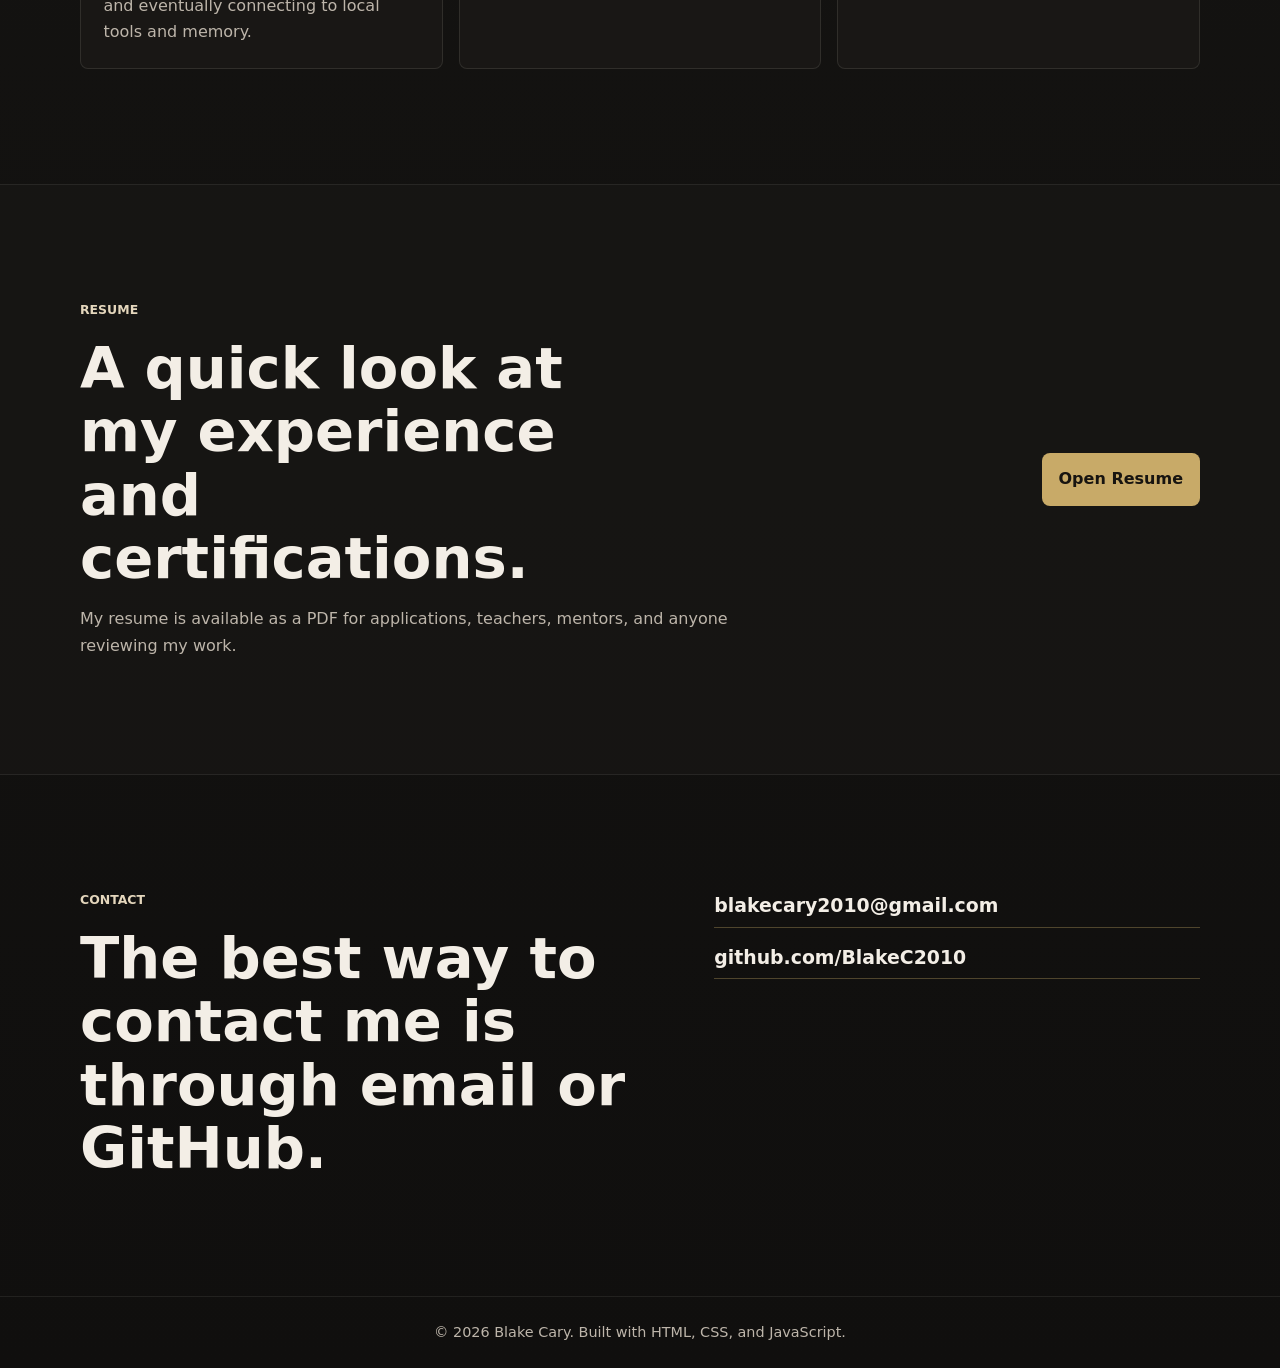
==== commit 22bad464: "Add Obsidian plugin button" ====
--- a/index.html
+++ b/index.html
@@ -171,14 +171,24 @@
                 The real files are not renamed, and the plugin does not edit note contents. It
                 only changes how duplicate note names appear in graph labels.
               </p>
-              <a
-                class="button button-primary"
-                href="https://github.com/BlakeC2010/context-titles"
-                target="_blank"
-                rel="noopener noreferrer"
-              >
-                View GitHub Repo
-              </a>
+              <div class="button-row">
+                <a
+                  class="button button-primary"
+                  href="https://community.obsidian.md/plugins/context-titles"
+                  target="_blank"
+                  rel="noopener noreferrer"
+                >
+                  View on Obsidian
+                </a>
+                <a
+                  class="button"
+                  href="https://github.com/BlakeC2010/context-titles"
+                  target="_blank"
+                  rel="noopener noreferrer"
+                >
+                  View GitHub Repo
+                </a>
+              </div>
             </article>
 
             <div class="built-column">
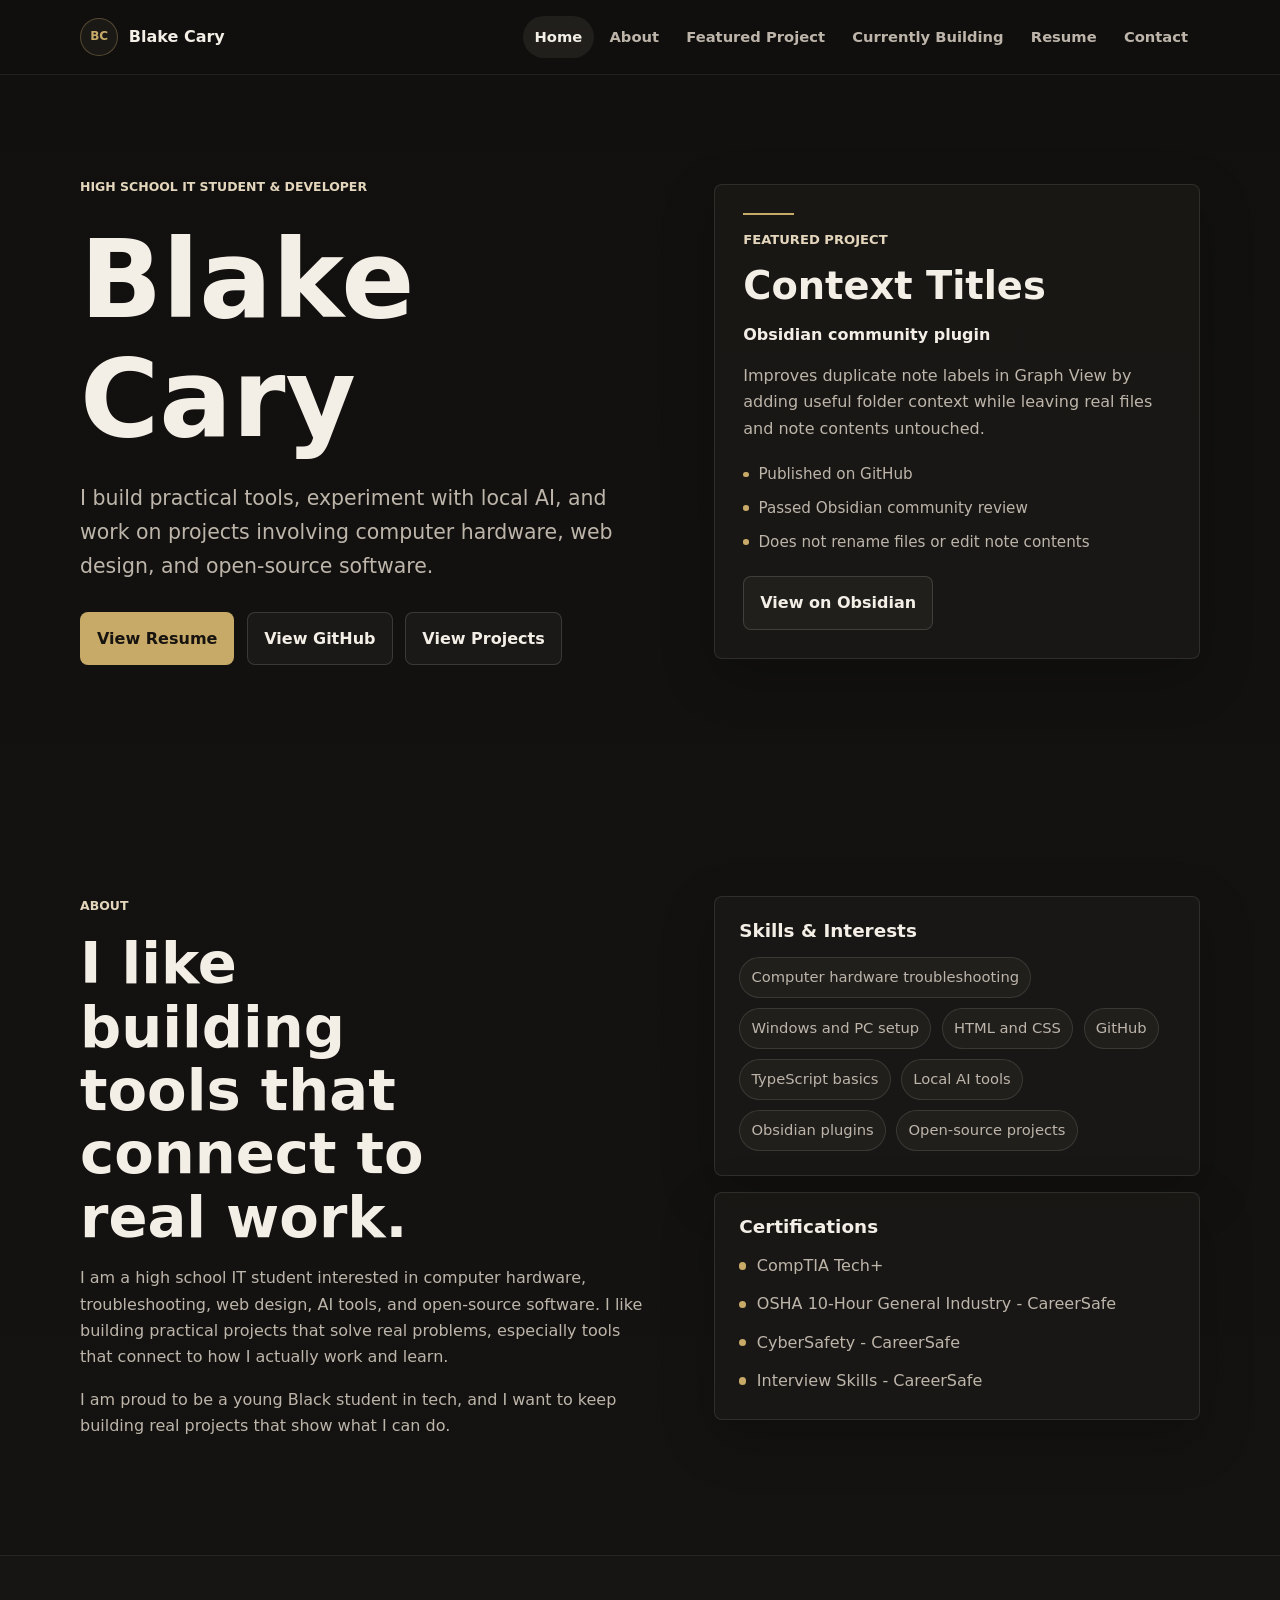
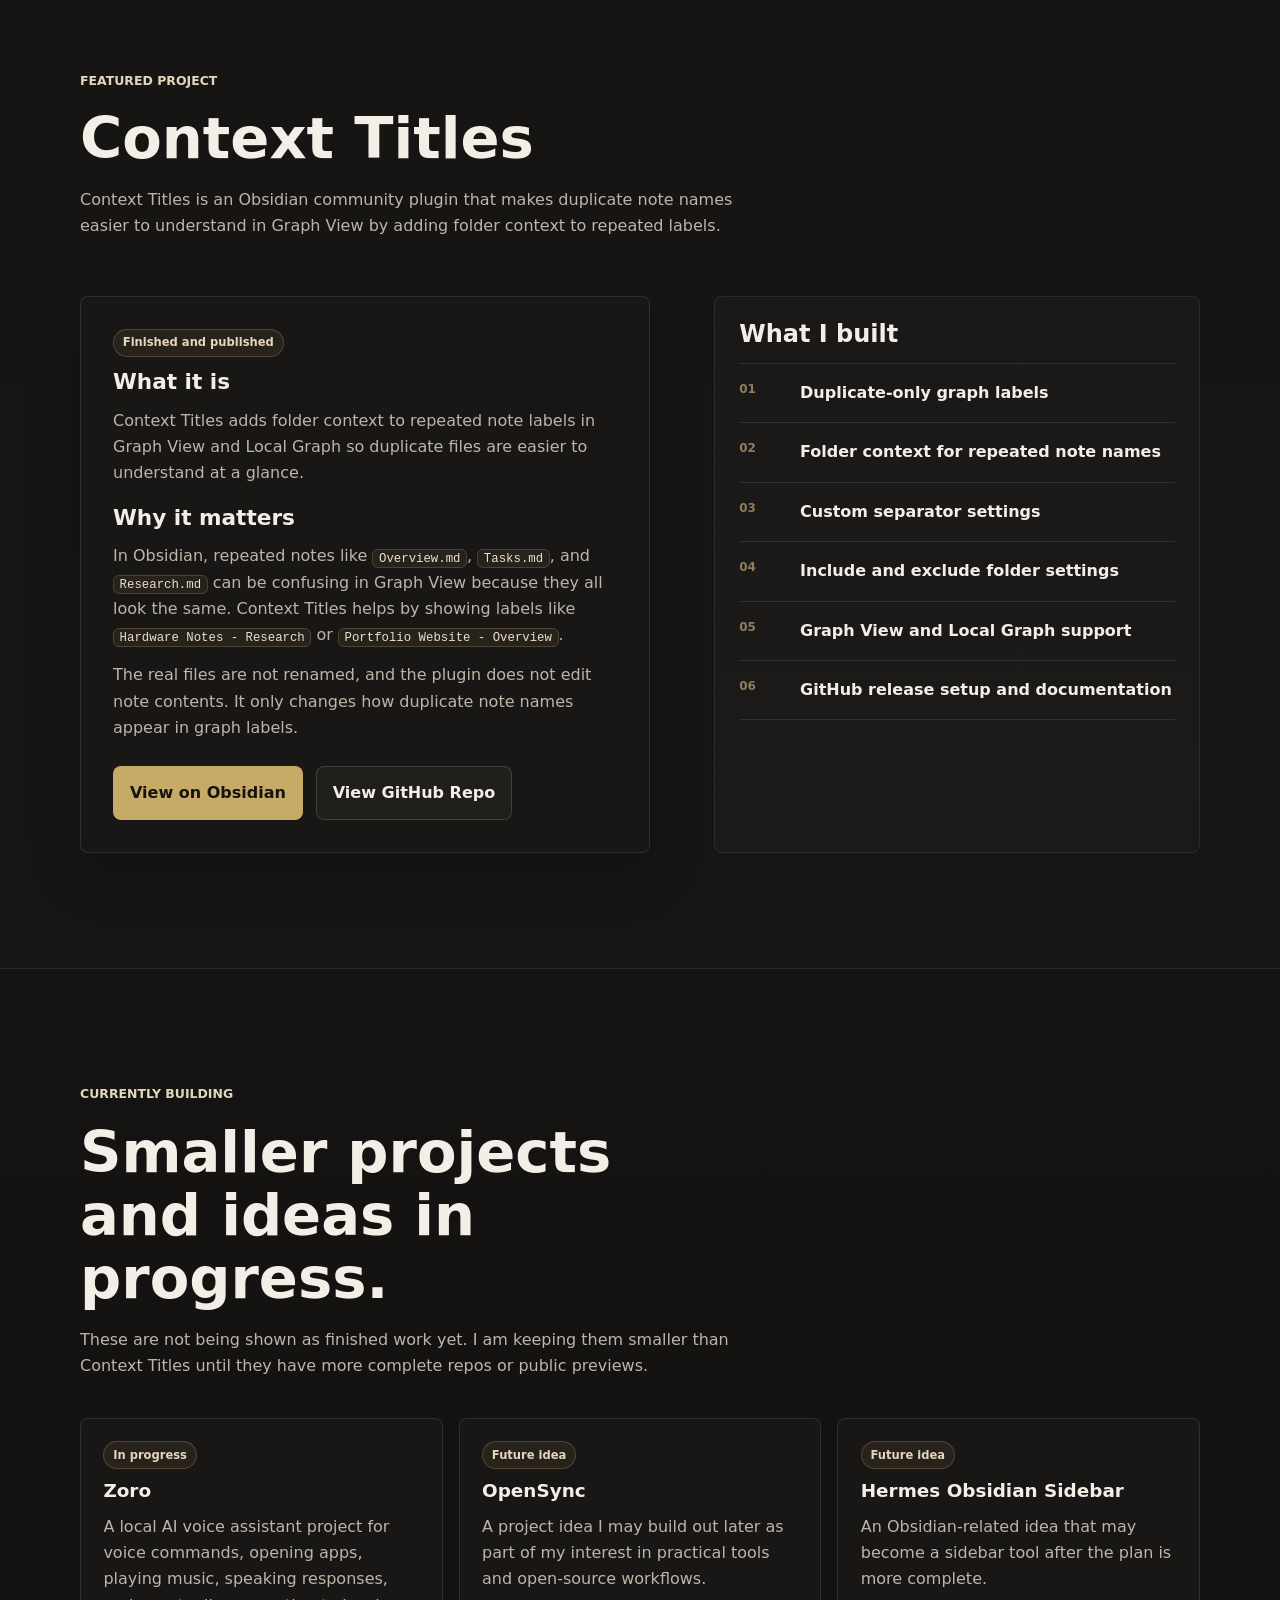
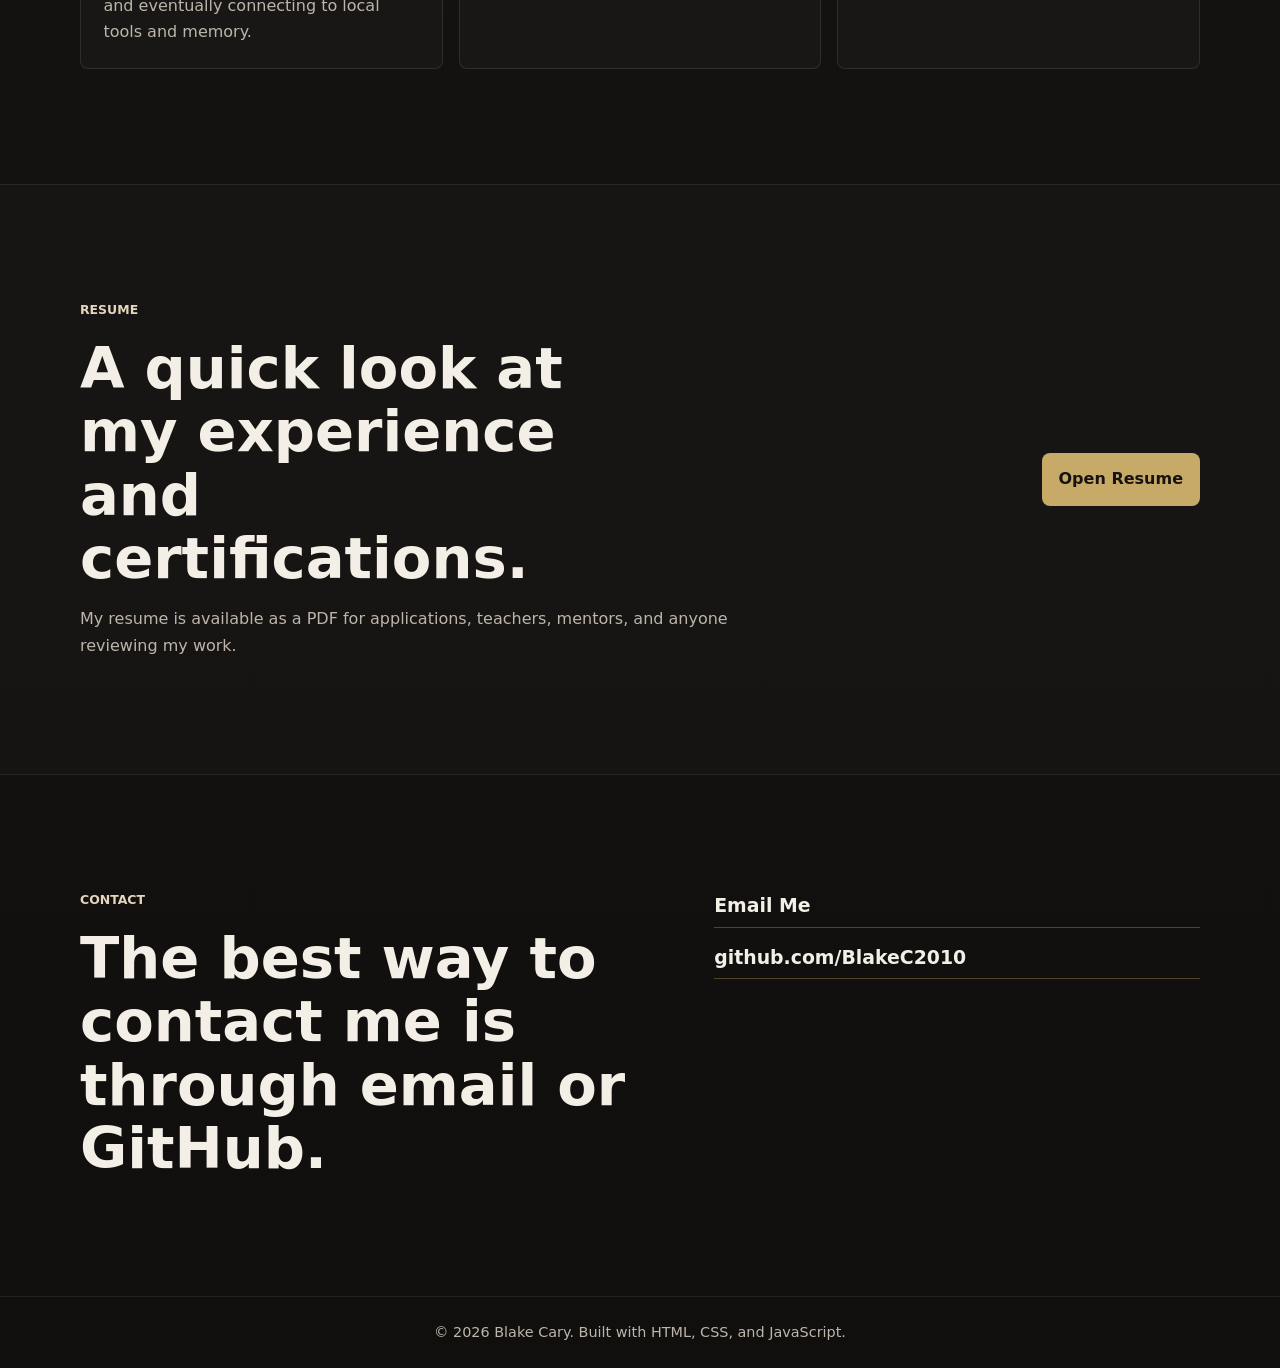
==== commit 98652a5f: "Fix contact email link" ====
--- a/index.html
+++ b/index.html
@@ -295,7 +295,13 @@
           </div>
 
           <div class="contact-links">
-            <a href="mailto:blakecary2010@gmail.com">blakecary2010@gmail.com</a>
+            <a
+              href="https://mail.google.com/mail/?view=cm&fs=1&to=blakecary2010%40gmail.com&su=Portfolio%20Contact"
+              target="_blank"
+              rel="noopener noreferrer"
+            >
+              Email Me
+            </a>
             <a
               href="https://github.com/BlakeC2010"
               target="_blank"
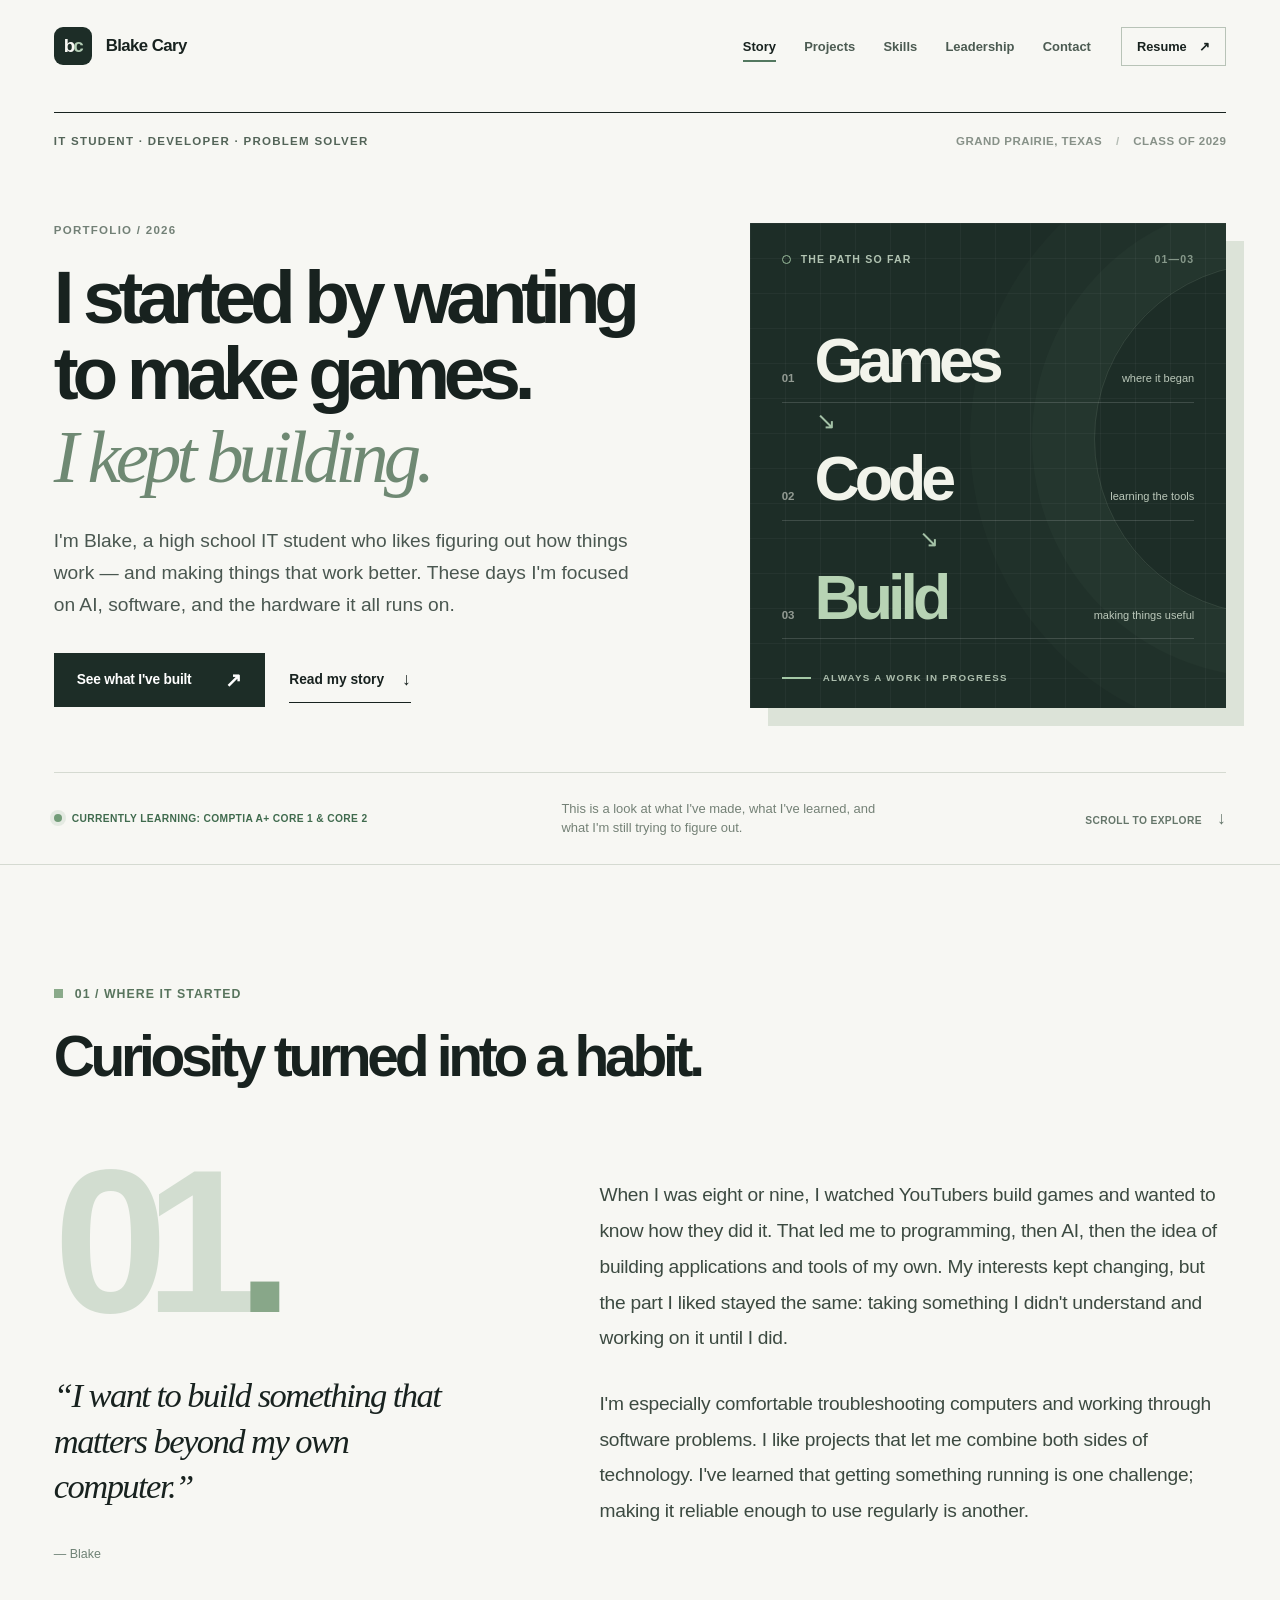
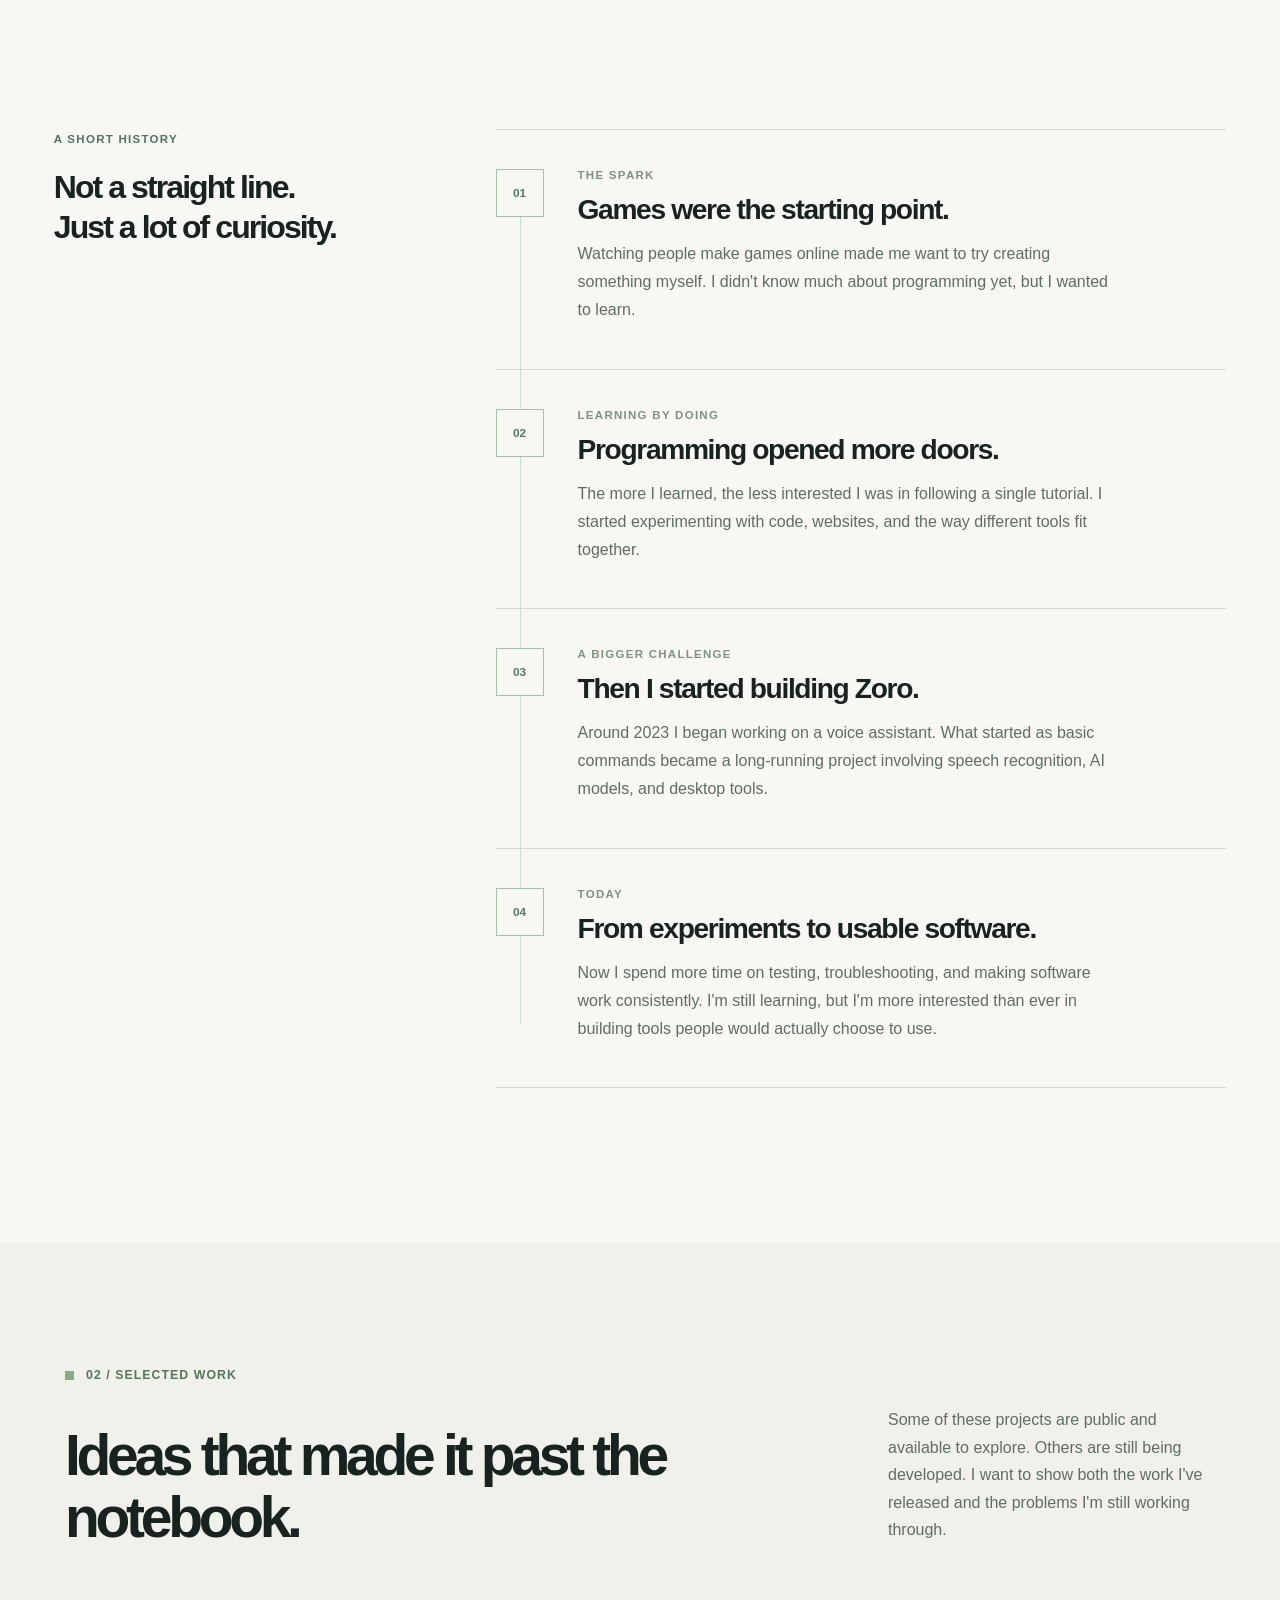
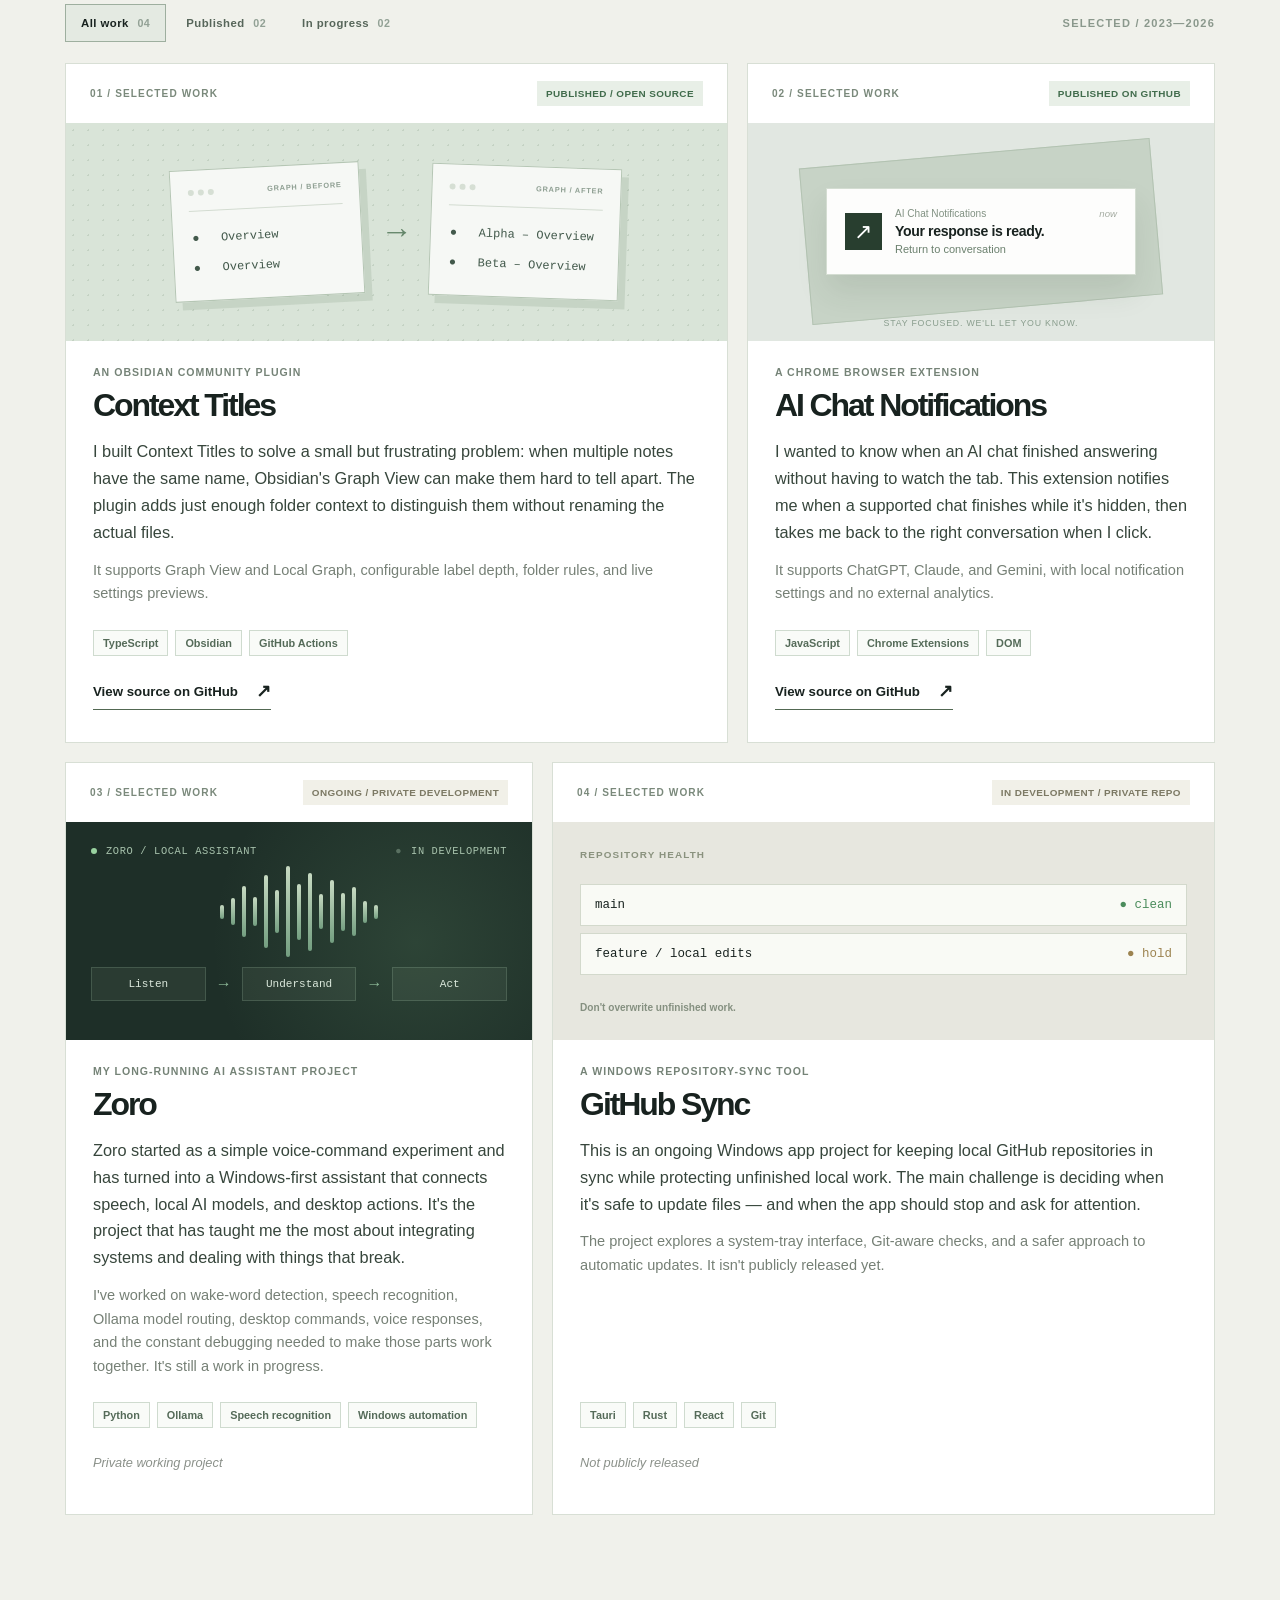
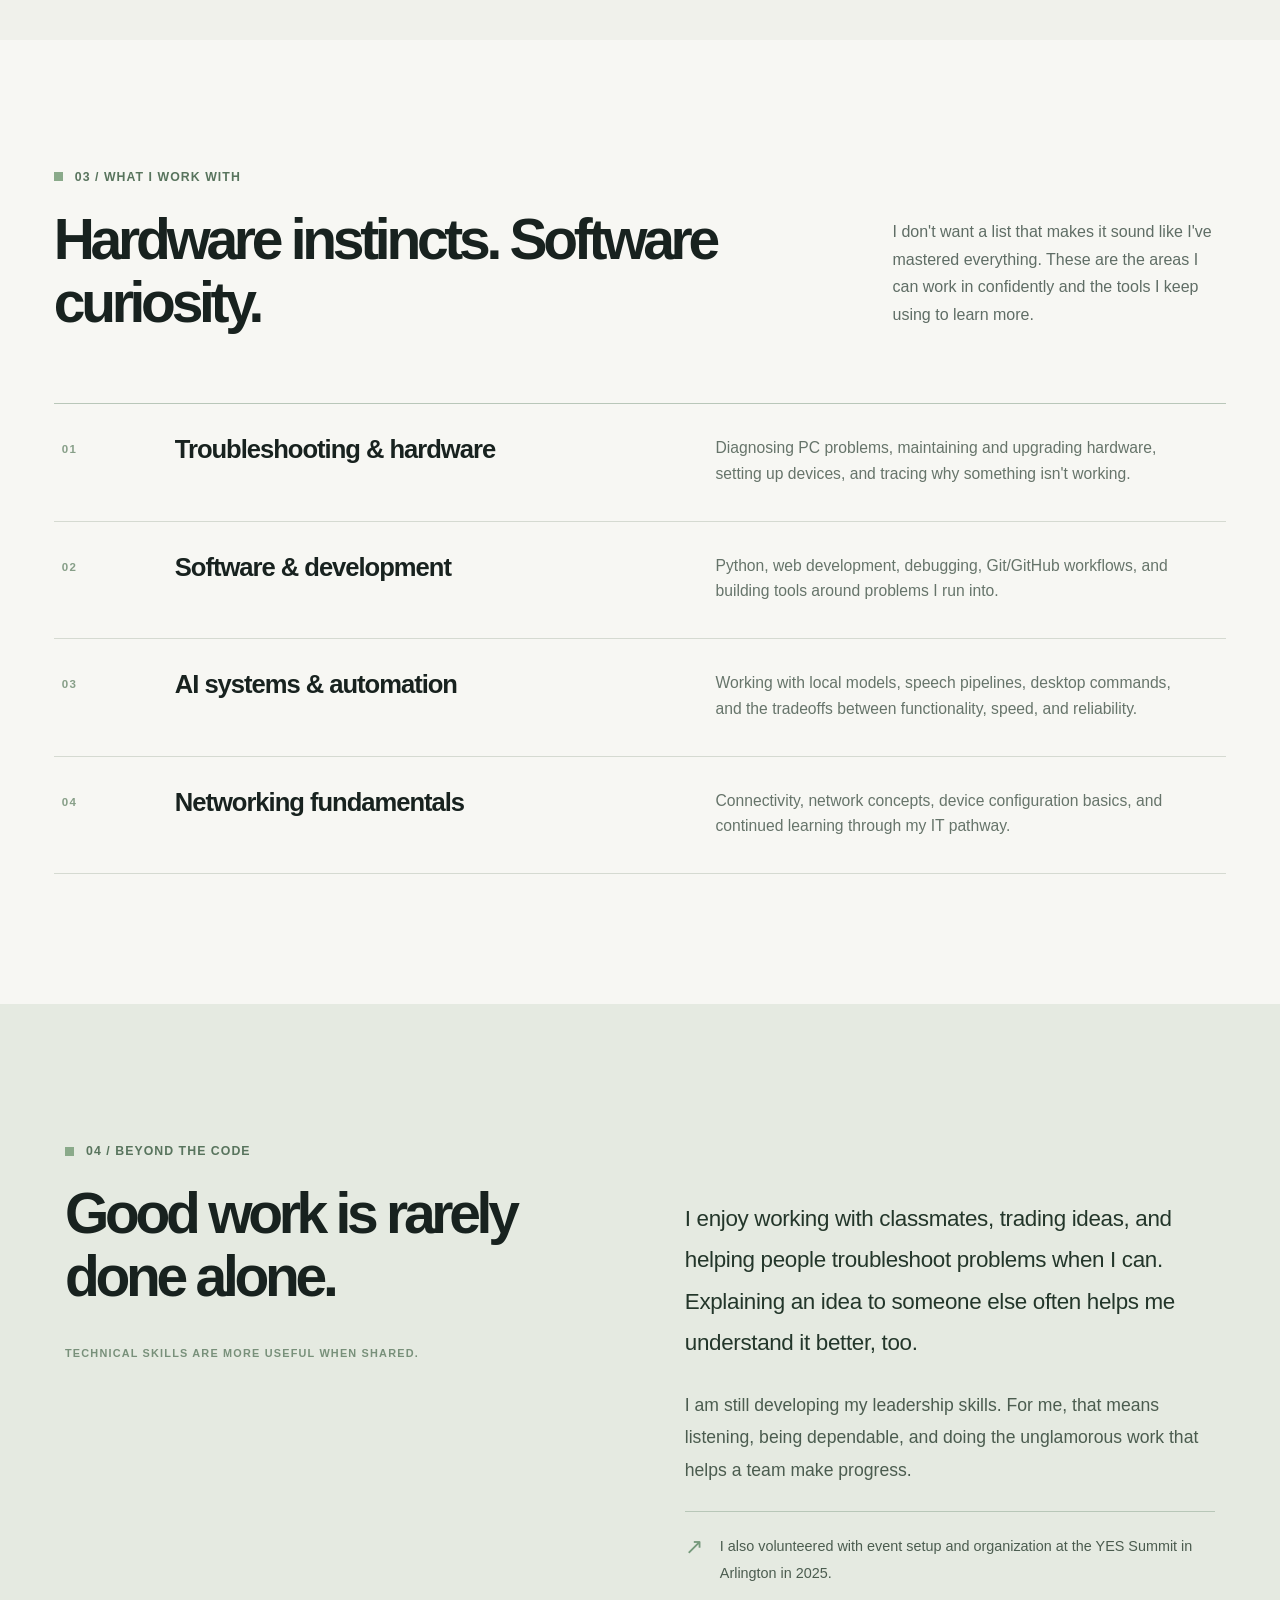
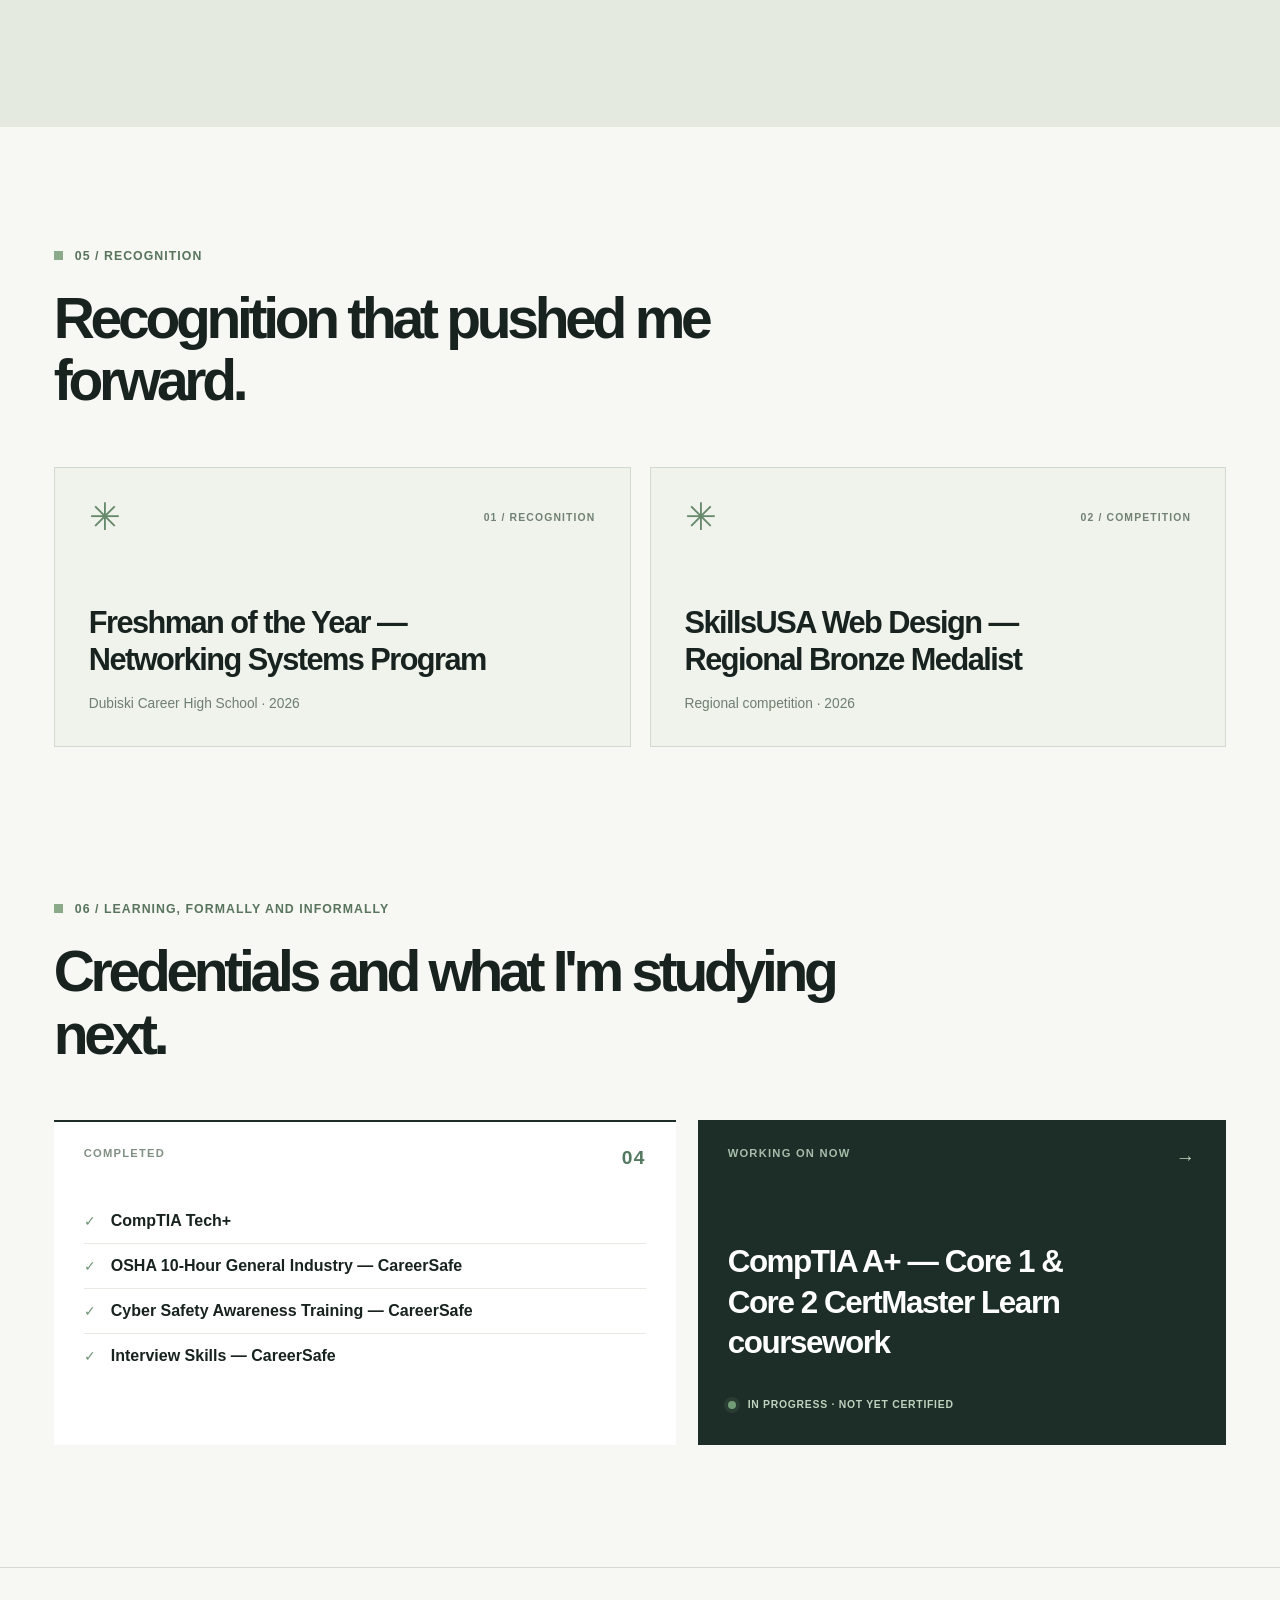
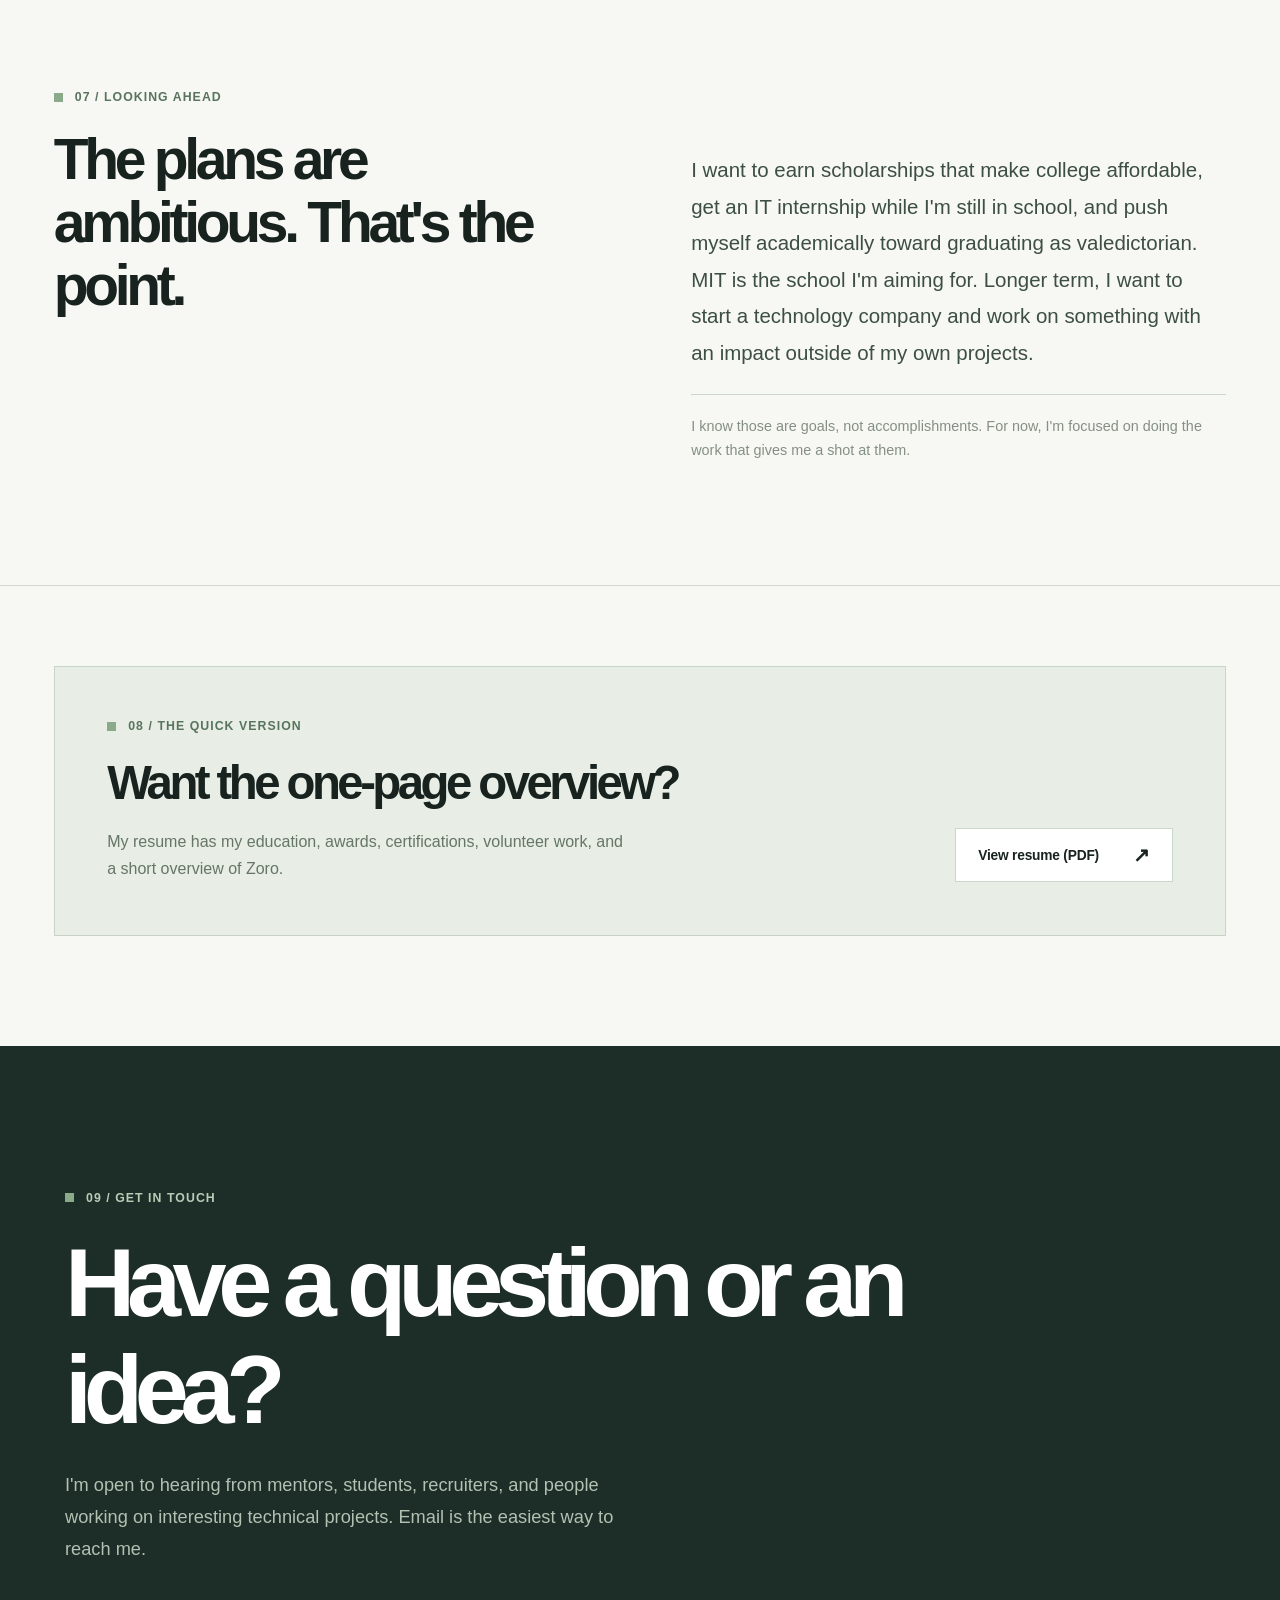
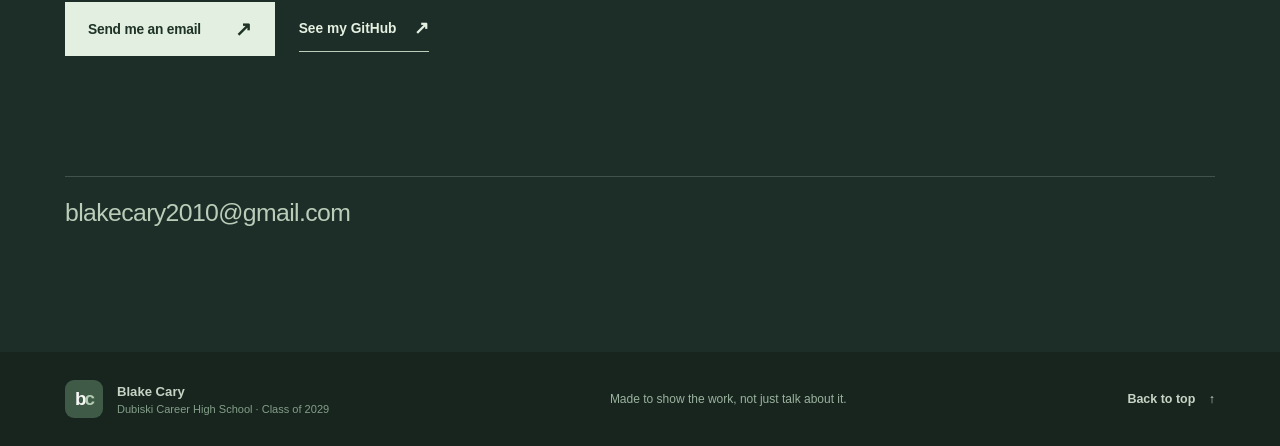
==== commit 1a695b76: "Publish refreshed student portfolio with editable copy and current resume" ====
--- a/index.html
+++ b/index.html
@@ -1,321 +1,137 @@
-<!doctype html>
+<!DOCTYPE html>
 <html lang="en">
-  <head>
-    <meta charset="utf-8">
-    <meta name="viewport" content="width=device-width, initial-scale=1">
-    <meta
-      name="description"
-      content="Blake Cary's portfolio for IT, web, hardware, open-source, and local AI projects."
-    >
-    <title>Blake Cary | Portfolio</title>
-    <link rel="stylesheet" href="styles.css">
-    <script src="script.js" defer></script>
-  </head>
-  <body>
-    <a class="skip-link" href="#main">Skip to content</a>
-
-    <header class="site-header">
-      <nav class="nav" aria-label="Primary navigation">
-        <a class="brand" href="#home" aria-label="Blake Cary home">
-          <span class="brand-mark" aria-hidden="true">BC</span>
-          <span>Blake Cary</span>
-        </a>
-
-        <button class="nav-toggle" type="button" aria-expanded="false" aria-controls="nav-links">
-          <span class="sr-only">Toggle navigation</span>
-          <span class="nav-toggle-line"></span>
-          <span class="nav-toggle-line"></span>
-          <span class="nav-toggle-line"></span>
-        </button>
-
-        <div class="nav-links" id="nav-links">
-          <a href="#home">Home</a>
-          <a href="#about">About</a>
-          <a href="#featured-project">Featured Project</a>
-          <a href="#currently-building">Currently Building</a>
-          <a href="#resume">Resume</a>
-          <a href="#contact">Contact</a>
+<head>
+  <meta charset="utf-8">
+  <meta name="viewport" content="width=device-width, initial-scale=1">
+  <meta name="theme-color" content="#f7f7f3">
+  <meta name="description" content="Blake Cary — a high school IT student building software, exploring local AI, and learning by solving real problems.">
+  <meta property="og:title" content="Blake Cary · Student Developer">
+  <meta property="og:description" content="From wanting to make games to building tools of my own. Selected projects, experience, and what I'm learning.">
+  <meta property="og:type" content="website">
+  <link rel="icon" type="image/svg+xml" href="assets/favicon.svg">
+  <link rel="stylesheet" href="styles.css">
+  <title>Blake Cary — Student Developer & Builder</title>
+</head>
+<body>
+  <a class="skip-link" href="#main">Skip to content</a>
+  <div class="reading-progress" id="reading-progress" aria-hidden="true"></div>
+  <div class="page-shell">
+    <header class="site-header" id="site-header">
+      <a href="#top" class="identity" aria-label="Blake Cary home"><span class="identity-square">b<span>c</span></span><span class="identity-label">Blake Cary</span></a>
+      <nav class="primary-nav" id="primary-nav" aria-label="Primary navigation">
+        <a href="#about">Story</a>
+        <a href="#projects">Projects</a>
+        <a href="#skills">Skills</a>
+        <a href="#leadership">Leadership</a>
+        <a href="#contact">Contact</a>
+      </nav>
+      <div class="nav-right"><a class="nav-resume" href="assets/resume.pdf" target="_blank" rel="noopener">Resume <span aria-hidden="true">↗</span></a>
+      <button class="menu-toggle" id="menu-toggle" type="button" aria-controls="primary-nav" aria-expanded="false" aria-label="Open menu"><span></span><span></span></button></div>
+    </header>
+    <main id="main">
+      <section class="hero" id="top" aria-labelledby="hero-heading">
+        <div class="hero-topline"><span class="small-caps">IT student · Developer · Problem solver</span><span class="coordinates">Grand Prairie, Texas <span aria-hidden="true">/</span> Class of 2029</span></div>
+        <div class="hero-grid">
+          <div class="hero-copy"><p class="section-number">PORTFOLIO / 2026</p><h1 id="hero-heading">I started by wanting to make games.<span class="hero-second">I kept building.</span></h1><p class="hero-lede">I&#x27;m Blake, a high school IT student who likes figuring out how things work — and making things that work better. These days I&#x27;m focused on AI, software, and the hardware it all runs on.</p>
+            <div class="hero-actions"><a class="button button-dark" href="#projects">See what I've built <span aria-hidden="true">↗</span></a><a class="inline-action" href="#about">Read my story <span aria-hidden="true">↓</span></a></div>
+          </div>
+          <div class="hero-art" aria-label="A visual overview of Blake's path from making games to building software"><div class="art-topbar"><span class="art-ring"></span><span>THE PATH SO FAR</span><span class="art-counter">01—03</span></div>
+            <div class="art-line art-line-one"><span class="art-step">01</span><span class="art-word">Games</span><span class="art-note">where it began</span></div>
+            <div class="art-connector" aria-hidden="true">↘</div>
+            <div class="art-line art-line-two"><span class="art-step">02</span><span class="art-word">Code</span><span class="art-note">learning the tools</span></div>
+            <div class="art-connector art-connector-second" aria-hidden="true">↘</div>
+            <div class="art-line art-line-three"><span class="art-step">03</span><span class="art-word">Build</span><span class="art-note">making things useful</span></div>
+            <div class="art-bottom"><span class="art-line-accent"></span><span>ALWAYS A WORK IN PROGRESS</span></div>
+          </div>
         </div>
-      </nav>
-    </header>
-
-    <main id="main">
-      <section class="section hero" id="home" aria-labelledby="home-title">
-        <div class="section-inner hero-grid">
-          <div class="hero-copy">
-            <p class="eyebrow">High School IT Student &amp; Developer</p>
-            <h1 id="home-title">Blake Cary</h1>
-            <p class="hero-text">
-              I build practical tools, experiment with local AI, and work on projects involving
-              computer hardware, web design, and open-source software.
-            </p>
-            <div class="button-row" aria-label="Main links">
-              <a
-                class="button button-primary"
-                href="assets/resume.pdf"
-                target="_blank"
-                rel="noopener noreferrer"
-              >
-                View Resume
-              </a>
-              <a
-                class="button"
-                href="https://github.com/BlakeC2010"
-                target="_blank"
-                rel="noopener noreferrer"
-              >
-                View GitHub
-              </a>
-              <a class="button" href="#featured-project">View Projects</a>
-            </div>
-          </div>
-
-          <article class="hero-project-card" aria-labelledby="hero-project-title">
-            <p class="card-kicker">Featured Project</p>
-            <h2 id="hero-project-title">Context Titles</h2>
-            <p class="project-type">Obsidian community plugin</p>
-            <p>
-              Improves duplicate note labels in Graph View by adding useful folder context while
-              leaving real files and note contents untouched.
-            </p>
-            <ul class="project-proof-list">
-              <li>Published on GitHub</li>
-              <li>Passed Obsidian community review</li>
-              <li>Does not rename files or edit note contents</li>
-            </ul>
-            <a
-              class="button button-card"
-              href="https://community.obsidian.md/plugins/context-titles"
-              target="_blank"
-              rel="noopener noreferrer"
-            >
-              View on Obsidian
-            </a>
-          </article>
-        </div>
+        <div class="hero-footer"><span class="current-work"><span class="status-light" aria-hidden="true"></span>Currently learning: CompTIA A+ Core 1 &amp; Core 2</span><p>This is a look at what I&#x27;ve made, what I&#x27;ve learned, and what I&#x27;m still trying to figure out.</p><a href="#about" aria-label="Scroll to story" class="scroll-down">SCROLL TO EXPLORE <span aria-hidden="true">↓</span></a></div>
       </section>
 
-      <section class="section" id="about" aria-labelledby="about-title">
-        <div class="section-inner two-column">
-          <div>
-            <p class="eyebrow">About</p>
-            <h2 id="about-title">I like building tools that connect to real work.</h2>
-            <p>
-              I am a high school IT student interested in computer hardware, troubleshooting,
-              web design, AI tools, and open-source software. I like building practical projects
-              that solve real problems, especially tools that connect to how I actually work and
-              learn.
-            </p>
-            <p>
-              I am proud to be a young Black student in tech, and I want to keep building real
-              projects that show what I can do.
-            </p>
-          </div>
-
-          <div class="stacked-lists">
-            <div class="list-block">
-              <h3>Skills &amp; Interests</h3>
-              <ul class="tag-list">
-                <li>Computer hardware troubleshooting</li>
-                <li>Windows and PC setup</li>
-                <li>HTML and CSS</li>
-                <li>GitHub</li>
-                <li>TypeScript basics</li>
-                <li>Local AI tools</li>
-                <li>Obsidian plugins</li>
-                <li>Open-source projects</li>
-              </ul>
-            </div>
-
-            <div class="list-block">
-              <h3>Certifications</h3>
-              <ul class="clean-list">
-                <li>CompTIA Tech+</li>
-                <li>OSHA 10-Hour General Industry - CareerSafe</li>
-                <li>CyberSafety - CareerSafe</li>
-                <li>Interview Skills - CareerSafe</li>
-              </ul>
-            </div>
-          </div>
-        </div>
+      <section class="section section-about" id="about" aria-labelledby="about-heading">
+        <div class="section-intro reveal"><div class="section-kicker"><span class="line-square"></span> 01 / Where it started</div><h2 id="about-heading">Curiosity turned into a habit.</h2></div>
+        <div class="about-grid"><div class="about-statements reveal"><div class="about-oversize">01<span class="dot-accent">.</span></div><p class="about-pullquote">“I want to build something that matters beyond my own computer.”</p><span class="about-signature">— Blake</span></div><div class="about-narrative reveal"><p>When I was eight or nine, I watched YouTubers build games and wanted to know how they did it. That led me to programming, then AI, then the idea of building applications and tools of my own. My interests kept changing, but the part I liked stayed the same: taking something I didn&#x27;t understand and working on it until I did.</p><p>I&#x27;m especially comfortable troubleshooting computers and working through software problems. I like projects that let me combine both sides of technology. I&#x27;ve learned that getting something running is one challenge; making it reliable enough to use regularly is another.</p></div></div>
       </section>
 
-      <section class="section section-band" id="featured-project" aria-labelledby="featured-title">
-        <div class="section-inner">
-          <div class="section-heading">
-            <p class="eyebrow">Featured Project</p>
-            <h2 id="featured-title">Context Titles</h2>
-            <p>
-              Context Titles is an Obsidian community plugin that makes duplicate note names
-              easier to understand in Graph View by adding folder context to repeated labels.
-            </p>
-          </div>
+      <section class="section journey-section" aria-label="My path into technology"><div class="journey-heading"><span class="small-caps">A SHORT HISTORY</span><p>Not a straight line.<br>Just a lot of curiosity.</p></div><div class="journey-list"><article class="journey-item reveal">
+          <div class="journey-index" aria-hidden="true">01</div>
+          <div class="journey-copy"><p class="mini-label">The spark</p>
+          <h3>Games were the starting point.</h3><p>Watching people make games online made me want to try creating something myself. I didn&#x27;t know much about programming yet, but I wanted to learn.</p></div>
+        </article>
+<article class="journey-item reveal">
+          <div class="journey-index" aria-hidden="true">02</div>
+          <div class="journey-copy"><p class="mini-label">Learning by doing</p>
+          <h3>Programming opened more doors.</h3><p>The more I learned, the less interested I was in following a single tutorial. I started experimenting with code, websites, and the way different tools fit together.</p></div>
+        </article>
+<article class="journey-item reveal">
+          <div class="journey-index" aria-hidden="true">03</div>
+          <div class="journey-copy"><p class="mini-label">A bigger challenge</p>
+          <h3>Then I started building Zoro.</h3><p>Around 2023 I began working on a voice assistant. What started as basic commands became a long-running project involving speech recognition, AI models, and desktop tools.</p></div>
+        </article>
+<article class="journey-item reveal">
+          <div class="journey-index" aria-hidden="true">04</div>
+          <div class="journey-copy"><p class="mini-label">Today</p>
+          <h3>From experiments to usable software.</h3><p>Now I spend more time on testing, troubleshooting, and making software work consistently. I&#x27;m still learning, but I&#x27;m more interested than ever in building tools people would actually choose to use.</p></div>
+        </article></div></section>
 
-          <div class="project-layout">
-            <article class="project-card">
-              <span class="status-pill">Finished and published</span>
-              <h3>What it is</h3>
-              <p>
-                Context Titles adds folder context to repeated note labels in Graph View and
-                Local Graph so duplicate files are easier to understand at a glance.
-              </p>
-              <h3>Why it matters</h3>
-              <p>
-                In Obsidian, repeated notes like <code>Overview.md</code>, <code>Tasks.md</code>,
-                and <code>Research.md</code> can be confusing in Graph View because they all look
-                the same. Context Titles helps by showing labels like
-                <code>Hardware Notes - Research</code> or
-                <code>Portfolio Website - Overview</code>.
-              </p>
-              <p>
-                The real files are not renamed, and the plugin does not edit note contents. It
-                only changes how duplicate note names appear in graph labels.
-              </p>
-              <div class="button-row">
-                <a
-                  class="button button-primary"
-                  href="https://community.obsidian.md/plugins/context-titles"
-                  target="_blank"
-                  rel="noopener noreferrer"
-                >
-                  View on Obsidian
-                </a>
-                <a
-                  class="button"
-                  href="https://github.com/BlakeC2010/context-titles"
-                  target="_blank"
-                  rel="noopener noreferrer"
-                >
-                  View GitHub Repo
-                </a>
-              </div>
-            </article>
-
-            <div class="built-column">
-              <h3>What I built</h3>
-              <div class="feature-list" aria-label="What I built for Context Titles">
-                <div>
-                  <span>01</span>
-                  <p>Duplicate-only graph labels</p>
-                </div>
-                <div>
-                  <span>02</span>
-                  <p>Folder context for repeated note names</p>
-                </div>
-                <div>
-                  <span>03</span>
-                  <p>Custom separator settings</p>
-                </div>
-                <div>
-                  <span>04</span>
-                  <p>Include and exclude folder settings</p>
-                </div>
-                <div>
-                  <span>05</span>
-                  <p>Graph View and Local Graph support</p>
-                </div>
-                <div>
-                  <span>06</span>
-                  <p>GitHub release setup and documentation</p>
-                </div>
-              </div>
-            </div>
-          </div>
+      <section class="section section-projects" id="projects" aria-labelledby="projects-heading"><div class="section-intro projects-intro reveal"><div class="section-kicker"><span class="line-square"></span> 02 / Selected work</div><div class="intro-split"><h2 id="projects-heading">Ideas that made it past the notebook.</h2><p>Some of these projects are public and available to explore. Others are still being developed. I want to show both the work I&#x27;ve released and the problems I&#x27;m still working through.</p></div></div>
+        <div class="projects-toolbar"><div class="filter-buttons" role="group" aria-label="Filter projects"><button class="filter active" data-filter="all" aria-pressed="true">All work <span>04</span></button><button class="filter" data-filter="published" aria-pressed="false">Published <span>02</span></button><button class="filter" data-filter="development" aria-pressed="false">In progress <span>02</span></button></div><span class="toolbar-aside">SELECTED / 2023—2026</span></div>
+        <div class="project-grid" id="project-grid"><article class="project-card project-published reveal" data-kind="published">
+          <div class="project-meta"><span class="project-num">01 / SELECTED WORK</span><span class="project-status">Published / Open source</span></div>
+          <div class="project-art project-art-notes" aria-hidden="true">
+          <div class="notes-panel"><div class="panel-top"><span class="panel-dot"></span><span class="panel-dot"></span><span class="panel-dot"></span><span class="panel-title">graph / before</span></div><div class="note-line">● &nbsp; Overview</div><div class="note-line">● &nbsp; Overview</div></div>
+          <div class="notes-direction">→</div>
+          <div class="notes-panel notes-panel-after"><div class="panel-top"><span class="panel-dot"></span><span class="panel-dot"></span><span class="panel-dot"></span><span class="panel-title">graph / after</span></div><div class="note-line">● &nbsp; Alpha – Overview</div><div class="note-line">● &nbsp; Beta – Overview</div></div>
         </div>
+          <div class="project-body"><p class="project-type">An Obsidian community plugin</p><h3>Context Titles</h3>
+          <p class="project-description">I built Context Titles to solve a small but frustrating problem: when multiple notes have the same name, Obsidian&#x27;s Graph View can make them hard to tell apart. The plugin adds just enough folder context to distinguish them without renaming the actual files.</p><p class="project-detail">It supports Graph View and Local Graph, configurable label depth, folder rules, and live settings previews.</p>
+          <ul class="tech-tags"><li>TypeScript</li><li>Obsidian</li><li>GitHub Actions</li></ul>
+          <div class="project-footer"><a class="project-visit" href="https://github.com/BlakeC2010/context-titles" target="_blank" rel="noopener noreferrer">View source on GitHub <span aria-hidden="true">↗</span></a></div></div>
+        </article>
+<article class="project-card project-published reveal" data-kind="published">
+          <div class="project-meta"><span class="project-num">02 / SELECTED WORK</span><span class="project-status">Published on GitHub</span></div>
+          <div class="project-art project-art-notify" aria-hidden="true"><div class="notify-window"><div class="notify-icon">↗</div><div><small>AI Chat Notifications</small><strong>Your response is ready.</strong><span>Return to conversation</span></div><i class="notify-time">now</i></div><div class="quiet-text">STAY FOCUSED. WE'LL LET YOU KNOW.</div></div>
+          <div class="project-body"><p class="project-type">A Chrome browser extension</p><h3>AI Chat Notifications</h3>
+          <p class="project-description">I wanted to know when an AI chat finished answering without having to watch the tab. This extension notifies me when a supported chat finishes while it&#x27;s hidden, then takes me back to the right conversation when I click.</p><p class="project-detail">It supports ChatGPT, Claude, and Gemini, with local notification settings and no external analytics.</p>
+          <ul class="tech-tags"><li>JavaScript</li><li>Chrome Extensions</li><li>DOM</li></ul>
+          <div class="project-footer"><a class="project-visit" href="https://github.com/BlakeC2010/ChatGPT-Finished-Notifier" target="_blank" rel="noopener noreferrer">View source on GitHub <span aria-hidden="true">↗</span></a></div></div>
+        </article>
+<article class="project-card project-development reveal" data-kind="development">
+          <div class="project-meta"><span class="project-num">03 / SELECTED WORK</span><span class="project-status">Ongoing / Private development</span></div>
+          <div class="project-art project-art-zoro" aria-hidden="true"><div class="zoro-head"><span class="live-dot"></span> ZORO / LOCAL ASSISTANT <span class="zoro-sep">●</span> IN DEVELOPMENT</div><div class="soundwave"><i></i><i></i><i></i><i></i><i></i><i></i><i></i><i></i><i></i><i></i><i></i><i></i><i></i><i></i><i></i></div><div class="zoro-flow"><span>Listen</span><b>→</b><span>Understand</span><b>→</b><span>Act</span></div></div>
+          <div class="project-body"><p class="project-type">My long-running AI assistant project</p><h3>Zoro</h3>
+          <p class="project-description">Zoro started as a simple voice-command experiment and has turned into a Windows-first assistant that connects speech, local AI models, and desktop actions. It&#x27;s the project that has taught me the most about integrating systems and dealing with things that break.</p><p class="project-detail">I&#x27;ve worked on wake-word detection, speech recognition, Ollama model routing, desktop commands, voice responses, and the constant debugging needed to make those parts work together. It&#x27;s still a work in progress.</p>
+          <ul class="tech-tags"><li>Python</li><li>Ollama</li><li>Speech recognition</li><li>Windows automation</li></ul>
+          <div class="project-footer"><span class="project-closed">Private working project</span></div></div>
+        </article>
+<article class="project-card project-development reveal" data-kind="development">
+          <div class="project-meta"><span class="project-num">04 / SELECTED WORK</span><span class="project-status">In development / Private repo</span></div>
+          <div class="project-art project-art-sync" aria-hidden="true"><div class="sync-caption">REPOSITORY HEALTH</div><div class="sync-row"><span>main</span><span class="sync-good">● clean</span></div><div class="sync-row"><span>feature / local edits</span><span class="sync-hold">● hold</span></div><div class="sync-foot">Don't overwrite unfinished work.</div></div>
+          <div class="project-body"><p class="project-type">A Windows repository-sync tool</p><h3>GitHub Sync</h3>
+          <p class="project-description">This is an ongoing Windows app project for keeping local GitHub repositories in sync while protecting unfinished local work. The main challenge is deciding when it&#x27;s safe to update files — and when the app should stop and ask for attention.</p><p class="project-detail">The project explores a system-tray interface, Git-aware checks, and a safer approach to automatic updates. It isn&#x27;t publicly released yet.</p>
+          <ul class="tech-tags"><li>Tauri</li><li>Rust</li><li>React</li><li>Git</li></ul>
+          <div class="project-footer"><span class="project-closed">Not publicly released</span></div></div>
+        </article></div>
       </section>
 
-      <section class="section" id="currently-building" aria-labelledby="building-title">
-        <div class="section-inner">
-          <div class="section-heading compact-heading">
-            <p class="eyebrow">Currently Building</p>
-            <h2 id="building-title">Smaller projects and ideas in progress.</h2>
-            <p>
-              These are not being shown as finished work yet. I am keeping them smaller than
-              Context Titles until they have more complete repos or public previews.
-            </p>
-          </div>
+      <section class="section section-skills" id="skills" aria-labelledby="skills-heading"><div class="section-intro reveal"><div class="section-kicker"><span class="line-square"></span> 03 / What I work with</div><div class="intro-split"><h2 id="skills-heading">Hardware instincts. Software curiosity.</h2><p>I don&#x27;t want a list that makes it sound like I&#x27;ve mastered everything. These are the areas I can work in confidently and the tools I keep using to learn more.</p></div></div><div class="skills-list"><article class="skill-row reveal"><span class="skill-number">01</span><h3>Troubleshooting &amp; hardware</h3><p>Diagnosing PC problems, maintaining and upgrading hardware, setting up devices, and tracing why something isn&#x27;t working.</p></article>
+<article class="skill-row reveal"><span class="skill-number">02</span><h3>Software &amp; development</h3><p>Python, web development, debugging, Git/GitHub workflows, and building tools around problems I run into.</p></article>
+<article class="skill-row reveal"><span class="skill-number">03</span><h3>AI systems &amp; automation</h3><p>Working with local models, speech pipelines, desktop commands, and the tradeoffs between functionality, speed, and reliability.</p></article>
+<article class="skill-row reveal"><span class="skill-number">04</span><h3>Networking fundamentals</h3><p>Connectivity, network concepts, device configuration basics, and continued learning through my IT pathway.</p></article></div></section>
 
-          <div class="building-grid">
-            <article class="building-card">
-              <span class="status-pill">In progress</span>
-              <h3>Zoro</h3>
-              <p>
-                A local AI voice assistant project for voice commands, opening apps, playing
-                music, speaking responses, and eventually connecting to local tools and memory.
-              </p>
-            </article>
+      <section class="section section-leadership" id="leadership" aria-labelledby="leadership-heading"><div class="leadership-layout"><div class="leadership-left reveal"><div class="section-kicker"><span class="line-square"></span> 04 / Beyond the code</div><h2 id="leadership-heading">Good work is rarely done alone.</h2><div class="leadership-caption">TECHNICAL SKILLS ARE MORE USEFUL WHEN SHARED.</div></div><div class="leadership-right reveal"><p class="leadership-main">I enjoy working with classmates, trading ideas, and helping people troubleshoot problems when I can. Explaining an idea to someone else often helps me understand it better, too.</p><p>I am still developing my leadership skills. For me, that means listening, being dependable, and doing the unglamorous work that helps a team make progress.</p><div class="volunteer-strip"><span aria-hidden="true">↗</span><p>I also volunteered with event setup and organization at the YES Summit in Arlington in 2025.</p></div></div></div></section>
 
-            <article class="building-card">
-              <span class="status-pill">Future idea</span>
-              <h3>OpenSync</h3>
-              <p>
-                A project idea I may build out later as part of my interest in practical tools
-                and open-source workflows.
-              </p>
-            </article>
+      <section class="section section-awards" id="achievements" aria-labelledby="awards-heading"><div class="section-intro reveal"><div class="section-kicker"><span class="line-square"></span> 05 / Recognition</div><h2 id="awards-heading">Recognition that pushed me forward.</h2></div><div class="award-grid"><article class="award-card reveal"><div class="award-top"><span class="award-star" aria-hidden="true">✳</span><span>01 / RECOGNITION</span></div><h3>Freshman of the Year — Networking Systems Program</h3><p>Dubiski Career High School · 2026</p></article><article class="award-card reveal"><div class="award-top"><span class="award-star" aria-hidden="true">✳</span><span>02 / COMPETITION</span></div><h3>SkillsUSA Web Design — Regional Bronze Medalist</h3><p>Regional competition · 2026</p></article></div></section>
 
-            <article class="building-card">
-              <span class="status-pill">Future idea</span>
-              <h3>Hermes Obsidian Sidebar</h3>
-              <p>
-                An Obsidian-related idea that may become a sidebar tool after the plan is more
-                complete.
-              </p>
-            </article>
-          </div>
-        </div>
-      </section>
+      <section class="section section-certs" id="certifications" aria-labelledby="certs-heading"><div class="section-intro reveal"><div class="section-kicker"><span class="line-square"></span> 06 / Learning, formally and informally</div><h2 id="certs-heading">Credentials and what I&#x27;m studying next.</h2></div><div class="certification-grid"><div class="cert-box reveal"><div class="cert-box-top"><span>COMPLETED</span><span class="cert-count">04</span></div><ul><li>CompTIA Tech+</li><li>OSHA 10-Hour General Industry — CareerSafe</li><li>Cyber Safety Awareness Training — CareerSafe</li><li>Interview Skills — CareerSafe</li></ul></div><div class="cert-box current-cert reveal"><div class="cert-box-top"><span>WORKING ON NOW</span><span class="cert-count">→</span></div><p>CompTIA A+ — Core 1 &amp; Core 2 CertMaster Learn coursework</p><span class="current-label"><span class="status-light" aria-hidden="true"></span> IN PROGRESS · NOT YET CERTIFIED</span></div></div></section>
 
-      <section class="section section-band" id="resume" aria-labelledby="resume-title">
-        <div class="section-inner resume-row">
-          <div>
-            <p class="eyebrow">Resume</p>
-            <h2 id="resume-title">A quick look at my experience and certifications.</h2>
-            <p>
-              My resume is available as a PDF for applications, teachers, mentors, and anyone
-              reviewing my work.
-            </p>
-          </div>
-          <a
-            class="button button-primary"
-            href="assets/resume.pdf"
-            target="_blank"
-            rel="noopener noreferrer"
-          >
-            Open Resume
-          </a>
-        </div>
-      </section>
+      <section class="section goals-section" id="goals" aria-labelledby="goals-heading"><div class="goals-layout"><div class="reveal"><div class="section-kicker"><span class="line-square"></span> 07 / Looking ahead</div><h2 id="goals-heading">The plans are ambitious. That&#x27;s the point.</h2></div><div class="goals-body reveal"><p>I want to earn scholarships that make college affordable, get an IT internship while I&#x27;m still in school, and push myself academically toward graduating as valedictorian. MIT is the school I&#x27;m aiming for. Longer term, I want to start a technology company and work on something with an impact outside of my own projects.</p><span>I know those are goals, not accomplishments. For now, I&#x27;m focused on doing the work that gives me a shot at them.</span></div></div></section>
 
-      <section class="section" id="contact" aria-labelledby="contact-title">
-        <div class="section-inner contact-layout">
-          <div>
-            <p class="eyebrow">Contact</p>
-            <h2 id="contact-title">The best way to contact me is through email or GitHub.</h2>
-          </div>
+      <section class="section resume-section" id="resume" aria-labelledby="resume-heading"><div class="resume-block reveal"><div><div class="section-kicker"><span class="line-square"></span> 08 / The quick version</div><h2 id="resume-heading">Want the one-page overview?</h2><p>My resume has my education, awards, certifications, volunteer work, and a short overview of Zoro.</p></div><a class="button button-light" href="assets/resume.pdf" target="_blank" rel="noopener">View resume (PDF) <span aria-hidden="true">↗</span></a></div></section>
 
-          <div class="contact-links">
-            <a
-              href="https://mail.google.com/mail/?view=cm&fs=1&to=blakecary2010%40gmail.com&su=Portfolio%20Contact"
-              target="_blank"
-              rel="noopener noreferrer"
-            >
-              Email Me
-            </a>
-            <a
-              href="https://github.com/BlakeC2010"
-              target="_blank"
-              rel="noopener noreferrer"
-            >
-              github.com/BlakeC2010
-            </a>
-          </div>
-        </div>
-      </section>
+      <section class="contact-section" id="contact" aria-labelledby="contact-heading"><div class="contact-inner reveal"><div class="section-kicker"><span class="line-square"></span> 09 / Get in touch</div><h2 id="contact-heading">Have a question or an idea?</h2><p>I&#x27;m open to hearing from mentors, students, recruiters, and people working on interesting technical projects. Email is the easiest way to reach me.</p><div class="contact-actions"><a class="button button-dark" href="mailto:blakecary2010@gmail.com">Send me an email <span aria-hidden="true">↗</span></a><a href="https://github.com/BlakeC2010" class="inline-action" target="_blank" rel="noopener noreferrer">See my GitHub <span aria-hidden="true">↗</span></a></div><div class="contact-address"><a href="mailto:blakecary2010@gmail.com">blakecary2010@gmail.com</a></div></div></section>
     </main>
-
-    <footer class="site-footer">
-      <p>&copy; 2026 Blake Cary. Built with HTML, CSS, and JavaScript.</p>
-    </footer>
-  </body>
-</html>
+    <footer class="site-footer"><div class="footer-brand"><span class="identity-square">b<span>c</span></span><span>Blake Cary<small>Dubiski Career High School · Class of 2029</small></span></div><p>Made to show the work, not just talk about it.</p><a href="#top">Back to top <span aria-hidden="true">↑</span></a></footer>
+  </div>
+  <script src="script.js" defer></script>
+</body>
+</html>
--- a/styles.css
+++ b/styles.css
@@ -1,715 +1,388 @@
+/* Blake Cary portfolio — an editorial, photo-free visual system.
+   Colors and spacing are intentionally easy to change. */
 :root {
-  color-scheme: dark;
-  --bg: #11100f;
-  --surface: #181715;
-  --surface-strong: #22201d;
-  --text: #f3eee6;
-  --muted: #bdb5aa;
-  --soft: #91897e;
-  --line: #34302a;
-  --accent: #c8aa68;
-  --accent-strong: #e4d6bc;
-  --accent-muted: #8f7c5c;
-  --shadow: 0 18px 54px rgba(0, 0, 0, 0.22);
-  --radius: 8px;
-  --max-width: 1120px;
-  --header-height: 74px;
+  --paper: #f7f7f3;
+  --paper-alt: #f0f1eb;
+  --paper-deep: #e6e9e0;
+  --card: #ffffff;
+  --ink: #18221f;
+  --muted: #5f6d65;
+  --soft: #879188;
+  --line: #d5dad1;
+  --accent: #53785f;
+  --accent-light: #c9d7c5;
+  --dark: #1d2d27;
+  --font: Inter, "Helvetica Neue", Helvetica, Arial, sans-serif;
+  --serif: "Iowan Old Style", "Baskerville", Georgia, serif;
+  --container: 1290px;
 }
-
-* {
-  box-sizing: border-box;
+* { box-sizing: border-box; }
+html { scroll-behavior: smooth; scroll-padding-top: 80px; }
+body { margin: 0; color: var(--ink); background: var(--paper); font-family: var(--font); -webkit-font-smoothing: antialiased; }
+button, input { font: inherit; }
+a { color: inherit; text-decoration: none; }
+button { cursor: pointer; }
+img { max-width: 100%; }
+::selection { background: #b7d1b9; color: var(--ink); }
+:focus-visible { outline: 3px solid #648a67; outline-offset: 4px; }
+.skip-link { position: absolute; z-index: 999; background: var(--dark); color: white; padding: 12px 18px; top: -80px; left: 20px; }
+.skip-link:focus { top: 12px; }
+.reading-progress { position: fixed; z-index: 101; top: 0; left: 0; height: 3px; background: #86a68a; width: 0; transform-origin: left; transition: width .08s linear; }
+.page-shell { overflow: clip; }
+.small-caps, .section-number, .section-kicker, .mini-label, .coordinates, .hero-footer, .project-num,
+.project-status, .project-type, .tech-tags, .filter, .toolbar-aside, .skill-number, .award-top,
+.cert-box-top, .current-label, .art-topbar, .art-bottom, .panel-top, .sync-caption, .sync-foot,
+.leadership-caption { font-size: .72rem; font-weight: 720; letter-spacing: .11em; text-transform: uppercase; }
+
+/* Navigation */
+.site-header { max-width: var(--container); margin: 0 auto; padding: 0 clamp(24px,4.2vw,70px); height: 92px; display: flex; align-items: center; justify-content: space-between; gap: 30px; position: relative; z-index: 30; }
+.identity { display: inline-flex; align-items: center; gap: 14px; white-space: nowrap; font-weight: 750; letter-spacing: -.035em; font-size: 1.05rem; }
+.identity-square { height: 38px; width: 38px; background: var(--dark); color: #f7f7f3; border-radius: 9px; display: inline-flex; align-items: center; justify-content: center; letter-spacing: -.1em; font-size: 1.18rem; line-height: 1; font-weight: 760; flex: 0 0 auto; }
+.identity-square span { color: #b3cdb5; }
+.primary-nav { display: flex; gap: clamp(15px,2.2vw,36px); margin-left: auto; align-items: center; }
+.primary-nav a { font-size: .81rem; font-weight: 640; color: #4c5b52; position: relative; transition: color .2s; }
+.primary-nav a::after { content: ""; position: absolute; height: 2px; width: 0; background: var(--accent); bottom: -8px; left: 0; transition: width .25s; }
+.primary-nav a:hover, .primary-nav a.active { color: var(--ink); }
+.primary-nav a:hover::after, .primary-nav a.active::after { width: 100%; }
+.nav-right { display: flex; align-items: center; gap: 12px; }
+.nav-resume { border: 1px solid #b8c3b7; padding: 11px 15px; font-size: .8rem; font-weight: 730; white-space: nowrap; transition: .2s; }
+.nav-resume:hover { background: var(--dark); color: white; border-color: var(--dark); }
+.nav-resume span { margin-left: 9px; }
+.menu-toggle { display: none; border: none; background: transparent; width: 42px; height: 42px; justify-content: center; align-items: center; flex-direction: column; gap: 6px; }
+.menu-toggle span { display: block; width: 22px; height: 2px; background: var(--ink); transition: transform .25s; }
+.menu-toggle[aria-expanded="true"] span:first-child { transform: translateY(4px) rotate(45deg); }
+.menu-toggle[aria-expanded="true"] span:last-child { transform: translateY(-4px) rotate(-45deg); }
+
+/* Hero */
+.hero { max-width: var(--container); padding: 20px clamp(24px,4.2vw,70px) 0; margin: 0 auto; }
+.hero-topline { padding: 22px 0; display: flex; gap: 18px; justify-content: space-between; align-items: center; border-top: 1px solid var(--ink); color: #536458; }
+.coordinates { color: var(--soft); letter-spacing: .04em; }
+.coordinates span { padding: 0 10px; color: #b4bcb4; }
+.hero-grid { display: grid; grid-template-columns: minmax(0, 1.15fr) minmax(340px, .85fr); gap: clamp(34px,4vw,76px); align-items: center; padding: 54px 0 64px; }
+.section-number { color: #728076; margin: 0 0 23px; }
+h1,h2,h3,p { margin-top: 0; }
+.hero h1 { font-size: clamp(3.65rem, 5.85vw, 6.5rem); font-weight: 730; letter-spacing: -.082em; line-height: 1.015; margin: 0 0 30px; max-width: 780px; }
+.hero-second { display: block; color: #6f8973; font-family: var(--serif); font-style: italic; letter-spacing: -.066em; font-weight: 500; margin-top: .1em; }
+.hero-lede { font-size: clamp(1.07rem, 1.5vw, 1.27rem); line-height: 1.66; color: #4a5750; max-width: 575px; margin-bottom: 32px; }
+.hero-actions, .contact-actions { display: flex; flex-wrap: wrap; align-items: center; gap: 24px; }
+.button { display: inline-flex; gap: 34px; justify-content: space-between; align-items: center; padding: 18px 22px; font-size: .86rem; font-weight: 730; letter-spacing: -.015em; border: 1px solid transparent; transition: transform .25s, background .25s, color .25s; }
+.button:hover { transform: translateY(-3px); }
+.button-dark { background: var(--dark); color: white; }
+.button-dark:hover { background: #395345; }
+.button span { font-size: 1.25rem; line-height: .8; }
+.inline-action { display: inline-flex; align-items: center; gap: 18px; border-bottom: 1px solid var(--ink); padding: 12px 0; font-size: .86rem; font-weight: 700; transition: gap .2s; }
+.inline-action:hover { gap: 25px; }
+.inline-action span { font-size: 1.1rem; }
+.hero-art { min-height: 485px; background: var(--dark); color: #f2f4eb; position: relative; overflow: hidden; padding: 30px 32px 25px; box-shadow: 18px 18px 0 #dce3d8; display: flex; flex-direction: column; }
+.hero-art::before { content: ""; background-image: linear-gradient(rgba(255,255,255,.035) 1px, transparent 1px), linear-gradient(90deg,rgba(255,255,255,.035) 1px,transparent 1px); background-size: 35px 35px; position: absolute; inset: 0; pointer-events: none; }
+.hero-art::after { content: ""; position: absolute; width: 350px; height: 350px; right: -220px; top: 40px; border: 1px solid rgba(200,230,200,.13); border-radius: 50%; box-shadow: 0 0 0 62px rgba(200,230,200,.025),0 0 0 124px rgba(200,230,200,.02); }
+.art-topbar { display: flex; align-items: center; gap: 10px; color: #b1c3b2; z-index: 1; font-size: .66rem; }
+.art-ring { width: 9px; height: 9px; border: 1.5px solid #9bbd9d; border-radius: 50%; }
+.art-counter { margin-left: auto; opacity: .7; }
+.art-line { display: flex; align-items: baseline; gap: 20px; z-index: 1; border-bottom: 1px solid rgba(255,255,255,.15); padding: 16px 0 10px; }
+.art-line-one { margin-top: 48px; }
+.art-step { font-size: .72rem; font-weight: 700; opacity: .55; }
+.art-word { font-size: clamp(3.3rem, 4.9vw, 6.1rem); line-height: 1; letter-spacing: -.08em; font-weight: 750; }
+.art-note { font-size: .69rem; color: #bbc8ba; margin-left: auto; }
+.art-connector { padding: 7px 0 0 34px; line-height: .9; font-size: 1.5rem; color: #b3d2b5; z-index: 1; opacity: .9; }
+.art-connector-second { transform: translateX(25%); }
+.art-line-three .art-word { color: #b7d3b4; }
+.art-bottom { margin-top: auto; display: flex; gap: 12px; align-items: center; color: #acbdad; position: relative; z-index: 1; font-size: .61rem; letter-spacing: .13em; }
+.art-line-accent { width: 29px; height: 2px; background: #a4c8a6; }
+.hero-footer { border-top: 1px solid var(--line); display: flex; gap: 18px; align-items: center; padding: 26px 0; color: #65766a; font-size: .64rem; letter-spacing: .035em; }
+.current-work { display: inline-flex; align-items: center; gap: 10px; color: #406b4e; white-space: nowrap; }
+.status-light { width: 8px; height: 8px; border-radius: 50%; display: inline-block; background: #729c78; box-shadow: 0 0 0 4px rgba(114,156,120,.14); flex: none; }
+.hero-footer p { margin: 0 auto; max-width: 330px; line-height: 1.5; text-transform: none; letter-spacing: normal; font-weight: 480; font-size: .81rem; color: #748176; }
+.scroll-down { white-space: nowrap; }
+.scroll-down span { margin-left: 12px; font-size: 1.1rem; }
+
+/* Global sections */
+.section { max-width: var(--container); margin: 0 auto; padding: 122px clamp(24px,4.2vw,70px); }
+.section-intro { margin-bottom: 55px; }
+.section-kicker { display: flex; gap: 12px; align-items: center; color: #58745d; font-size: .77rem; font-weight: 770; text-transform: uppercase; letter-spacing: .085em; margin-bottom: 24px; }
+.line-square { width: 9px; height: 9px; background: #8aaa8a; display: inline-block; flex: none; }
+.section h2, .contact-section h2 { max-width: 850px; font-size: clamp(2.45rem,4.45vw,4.6rem); font-weight: 710; letter-spacing: -.075em; line-height: 1.1; margin-bottom: 0; }
+.intro-split { display: grid; grid-template-columns: 1.4fr .6fr; align-items: end; gap: 60px; }
+.intro-split p { line-height: 1.72; color: var(--muted); margin-bottom: 5px; font-size: 1rem; }
+
+/* About and timeline */
+.section-about { border-top: 1px solid var(--line); }
+.about-grid { display: grid; grid-template-columns: .8fr 1.2fr; gap: clamp(60px,10vw,150px); margin-top: 78px; }
+.about-oversize { color: #d2ddd0; font-size: clamp(7rem,16vw,14rem); line-height: .75; letter-spacing: -.11em; font-weight: 700; }
+.dot-accent { color: #88a789; }
+.about-pullquote { font-family: var(--serif); font-style: italic; font-size: clamp(1.6rem,2.7vw,2.7rem); line-height: 1.32; letter-spacing: -.045em; margin-top: 54px; max-width: 420px; }
+.about-signature { font-size: .78rem; color: #6f8275; }
+.about-narrative { padding-top: 12px; max-width: 660px; }
+.about-narrative p { color: #3c4a41; font-size: clamp(1.15rem,1.5vw,1.38rem); line-height: 1.86; margin-bottom: 30px; letter-spacing: -.014em; }
+.journey-section { padding-top: 45px; padding-bottom: 155px; display: grid; grid-template-columns: .65fr 1.35fr; gap: 90px; }
+.journey-heading { position: sticky; top: 125px; height: fit-content; }
+.journey-heading .small-caps { color: #54745d; }
+.journey-heading p { font-size: clamp(1.4rem,2.5vw,2.2rem); font-weight: 660; letter-spacing: -.06em; line-height: 1.25; margin: 20px 0 0; }
+.journey-list { position: relative; border-top: 1px solid #cbd6c9; }
+.journey-list::before { content: ""; position: absolute; top: 45px; left: 24px; bottom: 65px; width: 1px; background: #cedbcf; }
+.journey-item { display: grid; grid-template-columns: 48px 1fr; gap: 34px; border-bottom: 1px solid var(--line); padding: 39px 0 45px; }
+.journey-index { width: 48px; height: 48px; display: grid; place-items: center; border: 1px solid #a9bdab; background: var(--paper); color: #577961; font-size: .74rem; font-weight: 740; position: relative; z-index: 1; }
+.journey-copy .mini-label { color: #7e9380; margin: 0 0 13px; }
+.journey-copy h3 { font-size: clamp(1.4rem,2.2vw,2rem); margin-bottom: 14px; font-weight: 700; letter-spacing: -.048em; }
+.journey-copy p:last-child { color: var(--muted); line-height: 1.74; margin: 0; max-width: 535px; }
+
+/* Projects */
+.section-projects { max-width: none; background: var(--paper-alt); padding: 125px max(clamp(24px,4.2vw,70px), calc((100vw - var(--container)) / 2 + 70px)); }
+.projects-intro { max-width: 1150px; }
+.projects-toolbar { display: flex; justify-content: space-between; align-items: center; gap: 16px; margin-bottom: 21px; }
+.filter-buttons { display: inline-flex; gap: 4px; flex-wrap: wrap; }
+.filter { color: #57665a; background: transparent; border: 1px solid transparent; padding: 12px 15px; font-size: .71rem; letter-spacing: .04em; transition: .2s; text-transform: none; }
+.filter:hover { color: var(--ink); }
+.filter.active { border-color: #9eaf9f; background: #e4eae2; color: var(--ink); }
+.filter span { font-size: .67rem; color: #92a195; margin-left: 5px; }
+.toolbar-aside { color: #8a988c; font-size: .69rem; }
+.project-grid { display: grid; grid-template-columns: repeat(12,minmax(0,1fr)); gap: 19px; }
+.project-card { background: var(--card); border: 1px solid #d8dfd5; overflow: hidden; display: flex; flex-direction: column; min-width: 0; transition: box-shadow .3s, transform .3s; }
+.project-card:hover { transform: translateY(-5px); box-shadow: 0 22px 40px rgba(30,48,33,.07); }
+.project-card:nth-child(4n + 1), .project-card:nth-child(4n + 4) { grid-column: span 7; }
+.project-card:nth-child(4n + 2), .project-card:nth-child(4n + 3) { grid-column: span 5; }
+.project-card[hidden] { display: none !important; }
+.project-meta { min-height: 54px; padding: 17px 24px; display: flex; justify-content: space-between; align-items: center; gap: 15px; }
+.project-num { color: #7a897b; font-size: .63rem; }
+.project-status { background: #e8efe7; color: #416c4c; font-size: .62rem; letter-spacing: .04em; text-align: right; padding: 7px 9px; }
+.project-development .project-status { background: #f1f0e8; color: #7c7964; }
+.project-art { min-height: 218px; position: relative; overflow: hidden; }
+.project-body { padding: 25px 27px 26px; display: flex; flex: 1; flex-direction: column; }
+.project-type { margin: 0 0 9px; color: #758377; letter-spacing: .095em; font-size: .66rem; }
+.project-body h3 { font-size: clamp(1.8rem,2.5vw,2.65rem); letter-spacing: -.065em; line-height: 1.16; margin: 0 0 14px; }
+.project-description { color: #37463c; font-size: 1.02rem; line-height: 1.65; max-width: 630px; margin: 0 0 13px; }
+.project-detail { color: #768076; font-size: .91rem; line-height: 1.61; max-width: 640px; margin: 0 0 24px; }
+.tech-tags { display: flex; gap: 7px; flex-wrap: wrap; list-style: none; margin: auto 0 0; padding: 0; }
+.tech-tags li { color: #556b59; border: 1px solid #cfdbcf; background: #f9fbf8; padding: 6px 9px; font-size: .68rem; text-transform: none; letter-spacing: 0; font-weight: 550; }
+.project-footer { padding-top: 25px; min-height: 60px; }
+.project-visit { display: inline-flex; align-items: center; gap: 18px; font-size: .83rem; font-weight: 720; border-bottom: 1px solid #526852; padding-bottom: 7px; }
+.project-visit span { transition: transform .2s; font-size: 1.1rem; }
+.project-visit:hover span { transform: translate(3px,-3px); }
+.project-closed { color: #8b918a; font-size: .8rem; font-style: italic; }
+/* UI illustrations for projects; no stock images or generated portraits. */
+.project-art-notes { display: flex; justify-content: center; align-items: center; gap: 18px; background: #d9e4d8; padding: 24px; }
+.project-art-notes::before { content: ""; background-image: radial-gradient(rgba(40,80,43,.12) 1px,transparent 1px); background-size: 15px 15px; inset: 0; position: absolute; }
+.notes-panel { background: #f6f8f5; border: 1px solid #b5c6b4; padding: 17px; position: relative; z-index: 1; min-width: 190px; box-shadow: 7px 8px 0 rgba(69,101,71,.13); transform: rotate(-3deg); }
+.notes-panel-after { transform: rotate(2deg); }
+.panel-top { display: flex; gap: 4px; align-items: center; color: #8d9e91; border-bottom: 1px solid #d3dcd1; padding-bottom: 14px; margin-bottom: 12px; font-size: .46rem; }
+.panel-dot { background: #d6dfd4; border-radius: 50%; width: 6px; height: 6px; }
+.panel-title { margin-left: auto; }
+.note-line { font-family: ui-monospace,SFMono-Regular,Consolas,monospace; font-size: .75rem; padding: 8px 2px; color: #42594b; white-space: nowrap; }
+.notes-direction { position: relative; z-index: 2; font-size: 2rem; color: #638569; }
+.project-art-notify { background: #e1e7e1; display: grid; place-items: center; padding: 26px; }
+.project-art-notify::before { content: ""; width: 75%; height: 155px; background: #c7d3c6; border: 1px solid #b3c3b2; transform: rotate(-5deg); position: absolute; }
+.notify-window { display: flex; align-items: center; gap: 13px; background: #fdfdfc; box-shadow: 0 17px 31px rgba(35,62,40,.1); border: 1px solid #d4ddd2; position: relative; z-index: 1; padding: 19px 18px; min-width: min(310px,100%); }
+.notify-window .notify-icon { flex: none; background: #283e2f; color: #fff; display: grid; place-items: center; width: 37px; height: 37px; font-size: 1.35rem; }
+.notify-window div:nth-child(2) { display: flex; flex-direction: column; gap: 4px; }
+.notify-window small { color: #819182; font-size: .63rem; }
+.notify-window strong { font-size: .88rem; letter-spacing: -.025em; }
+.notify-window span { color: #6b806e; font-size: .69rem; }
+.notify-time { margin-left: auto; align-self: flex-start; color: #a5aca2; font-size: .6rem; }
+.quiet-text { position: absolute; bottom: 13px; color: #899d8d; font-size: .55rem; letter-spacing: .09em; }
+.project-art-zoro { background: #1e2f28; color: #dce9dd; padding: 23px 25px; }
+.project-art-zoro::before { content: ""; position: absolute; inset: 0; background: radial-gradient(circle at 75% 55%,rgba(119,171,124,.17),transparent 55%); }
+.zoro-head { font-family: ui-monospace,SFMono-Regular,Consolas,monospace; position: relative; z-index: 1; color: #a8c3ad; font-size: .65rem; letter-spacing: .06em; display: flex; align-items: center; gap: 9px; }
+.live-dot { width: 6px; height: 6px; border-radius: 50%; background: #99d2a0; }
+.zoro-sep { margin-left: auto; opacity: .4; }
+.soundwave { display: flex; align-items: center; justify-content: center; gap: 7px; height: 110px; z-index: 1; position: relative; }
+.soundwave i { background: linear-gradient(#c7dac2,#739e80); border-radius: 4px; display: block; width: 4px; height: calc(var(--bar) * 1px); animation: soundPulse 2.7s ease-in-out infinite alternate; animation-delay: calc(var(--delay) * 70ms); transform-origin: center; }
+.soundwave i:nth-child(1) { --bar:14;--delay:1 }.soundwave i:nth-child(2) { --bar:27;--delay:4 }.soundwave i:nth-child(3) { --bar:51;--delay:2 }.soundwave i:nth-child(4) { --bar:29;--delay:6 }.soundwave i:nth-child(5) { --bar:73;--delay:2 }.soundwave i:nth-child(6) { --bar:43;--delay:5 }.soundwave i:nth-child(7) { --bar:91;--delay:1 }.soundwave i:nth-child(8) { --bar:56;--delay:3 }.soundwave i:nth-child(9) { --bar:78;--delay:7 }.soundwave i:nth-child(10) { --bar:35;--delay:4 }.soundwave i:nth-child(11) { --bar:63;--delay:6 }.soundwave i:nth-child(12) { --bar:38;--delay:3 }.soundwave i:nth-child(13) { --bar:49;--delay:1 }.soundwave i:nth-child(14) { --bar:22;--delay:5 }.soundwave i:nth-child(15) { --bar:14;--delay:2 }
+@keyframes soundPulse { from { transform: scaleY(.73);opacity: .72 } to { transform: scaleY(1.05);opacity: 1 } }
+.zoro-flow { display: flex; align-items: center; justify-content: space-between; position: relative; z-index: 1; gap: 10px; }
+.zoro-flow span { flex: 1; text-align: center; font-family: ui-monospace,SFMono-Regular,Consolas,monospace; background: rgba(227,241,223,.06); border: 1px solid rgba(201,232,203,.16); padding: 10px 6px; font-size: .69rem; }
+.zoro-flow b { color: #8db998; font-weight: 400; }
+.project-art-sync { background: #e7e7df; padding: 27px; display: flex; flex-direction: column; }
+.sync-caption { font-size: .62rem; color: #8a927e; margin: 0 0 24px; }
+.sync-row { display: flex; justify-content: space-between; align-items: center; background: #f9faf5; border: 1px solid #d3d9cc; margin-bottom: 7px; padding: 13px 14px; font-family: ui-monospace,SFMono-Regular,Consolas,monospace; font-size: .78rem; }
+.sync-good { color: #4b8c5c; }.sync-hold { color: #9c8350; }
+.sync-foot { color: #859080; font-size: .63rem; text-transform: none; letter-spacing: 0; margin-top: auto; }
+
+/* Skills */
+.section-skills { padding-top: 130px; padding-bottom: 130px; }
+.skills-list { border-top: 1px solid #b9c7b9; margin-top: 70px; }
+.skill-row { display: grid; grid-template-columns: 75px 1fr 1fr; gap: 38px; align-items: start; border-bottom: 1px solid var(--line); padding: 31px 8px 34px; }
+.skill-number { color: #879f88; padding-top: 8px; }
+.skill-row h3 { letter-spacing: -.04em; font-size: clamp(1.25rem,2vw,1.65rem); margin: 0; }
+.skill-row p { color: #66746a; font-size: .98rem; line-height: 1.64; margin: 0; max-width: 480px; }
+
+/* Leadership / honors */
+.section-leadership { max-width: none; background: #e5eae1; padding: 140px max(clamp(24px,4.2vw,70px), calc((100vw - var(--container)) / 2 + 70px)); }
+.leadership-layout { display: grid; grid-template-columns: 1fr 1fr; gap: clamp(60px,7vw,130px); }
+.leadership-left h2 { max-width: 660px; }
+.leadership-caption { color: #78907a; margin-top: 40px; font-size: .68rem; }
+.leadership-right { padding-top: 54px; }
+.leadership-right p { font-size: 1.1rem; line-height: 1.85; color: #4b5c4f; margin-bottom: 25px; }
+.leadership-right .leadership-main { color: #23362a; font-size: clamp(1.16rem,1.75vw,1.4rem); font-weight: 530; letter-spacing: -.015em; }
+.volunteer-strip { border-top: 1px solid #b8c7b8; padding-top: 21px; display: flex; gap: 17px; align-items: start; }
+.volunteer-strip span { color: #75997b; font-size: 1.4rem; }
+.volunteer-strip p { margin: 0; font-size: .9rem; }
+.section-awards { padding-bottom: 80px; }
+.award-grid { display: grid; grid-template-columns: 1fr 1fr; gap: 19px; }
+.award-card { background: #f0f3ec; border: 1px solid #d0dacf; padding: 30px 34px 35px; display: flex; flex-direction: column; min-height: 280px; }
+.award-top { display: flex; justify-content: space-between; align-items: center; color: #718173; font-size: .65rem; }
+.award-star { font-size: 2.4rem; line-height: 1; font-weight: 500; color: #67896c; }
+.award-card h3 { margin: auto 0 17px; font-size: clamp(1.55rem,2.4vw,2.25rem); font-weight: 690; line-height: 1.2; letter-spacing: -.05em; max-width: 450px; }
+.award-card p { font-size: .86rem; color: #6e7e70; margin: 0; }
+.section-certs { padding-top: 75px; }
+.certification-grid { display: grid; grid-template-columns: 1fr .85fr; gap: 22px; }
+.cert-box { border-top: 2px solid var(--dark); background: #fff; min-height: 325px; padding: 25px 30px 35px; }
+.cert-box-top { display: flex; justify-content: space-between; color: #809083; font-size: .7rem; }
+.cert-count { color: var(--accent); font-size: 1.2rem; font-weight: 650; }
+.cert-box ul { padding: 0; list-style: none; margin: 30px 0 0; }
+.cert-box li { padding: 13px 0; font-weight: 560; font-size: 1rem; border-bottom: 1px solid #e5eae3; }
+.cert-box li::before { content: "✓"; display: inline-block; font-size: .9rem; color: #6d9474; margin-right: 15px; }
+.cert-box li:last-child { border-bottom: 0; }
+.current-cert { background: var(--dark); color: white; display: flex; flex-direction: column; }
+.current-cert .cert-box-top { color: #a6bdaa; }
+.current-cert .cert-count { color: #b5ceb6; }
+.current-cert p { font-size: clamp(1.4rem,2.45vw,2.2rem); font-weight: 650; line-height: 1.3; letter-spacing: -.045em; max-width: 400px; margin: auto 0 35px; }
+.current-label { color: #bfd2bf; font-size: .65rem; display: flex; align-items: center; gap: 12px; letter-spacing: .07em; }
+
+/* Goals / resume / contact */
+.goals-section { border-top: 1px solid var(--line); border-bottom: 1px solid var(--line); }
+.goals-layout { display: grid; grid-template-columns: 1fr 1fr; gap: clamp(50px,8vw,130px); }
+.goals-body { padding-top: 62px; }
+.goals-body p { font-size: clamp(1.15rem,1.6vw,1.36rem); color: #3c4f42; line-height: 1.78; margin-bottom: 23px; }
+.goals-body span { font-size: .9rem; line-height: 1.7; color: #849083; display: inline-block; border-top: 1px solid #cbd7cb; padding-top: 19px; }
+.resume-section { padding: 80px clamp(24px,4.2vw,70px) 110px; }
+.resume-block { border: 1px solid #c7d4c5; background: #e8eee5; padding: clamp(28px,4.1vw,65px); display: flex; gap: 40px; align-items: end; justify-content: space-between; }
+.resume-block h2 { font-size: clamp(2.15rem,3.7vw,3.6rem); }
+.resume-block p { margin: 20px 0 0; font-size: 1rem; line-height: 1.65; color: #657566; max-width: 520px; }
+.button-light { background: #fff; border: 1px solid #cbd7cc; white-space: nowrap; }
+.button-light:hover { background: var(--dark); color: white; }
+.contact-section { background: var(--dark); color: white; padding: 145px clamp(24px,4.2vw,70px) 125px; }
+.contact-inner { max-width: calc(var(--container) - 140px); margin: auto; }
+.contact-section .section-kicker { color: #b6ceb7; }
+.contact-section h2 { font-size: clamp(3.5rem,7.6vw,7.5rem); letter-spacing: -.086em; max-width: 980px; }
+.contact-section p { color: #b1c2b2; max-width: 585px; line-height: 1.75; font-size: 1.14rem; margin: 26px 0 38px; }
+.contact-actions .button-dark { background: #e2efe1; color: #1e3325; }
+.contact-actions .button-dark:hover { background: #b7d3b9; }
+.contact-actions .inline-action { border-bottom-color: #bdcebd; color: #e4f0e0; }
+.contact-address { margin-top: 120px; border-top: 1px solid rgba(220,240,220,.19); padding-top: 22px; }
+.contact-address a { font-size: clamp(1.05rem,2.1vw,1.55rem); letter-spacing: -.025em; color: #b9cdb9; }
+.site-footer { background: #17251e; color: #c6d4c6; padding: 28px max(clamp(24px,4.2vw,70px), calc((100vw - var(--container)) / 2 + 70px)); display: flex; align-items: center; justify-content: space-between; gap: 32px; }
+.footer-brand { display: flex; align-items: center; gap: 14px; font-size: .82rem; font-weight: 650; }
+.footer-brand .identity-square { background: #3f5b47; }
+.footer-brand small { display: block; color: #849e89; font-weight: 500; font-size: .69rem; margin-top: 4px; }
+.site-footer p { margin: 0; font-size: .75rem; color: #9bb29e; }
+.site-footer a { font-size: .78rem; font-weight: 700; white-space: nowrap; }
+.site-footer a span { padding-left: 10px; }
+/* Scroll reveals are enhancements; all content remains visible without JS. */
+.js .reveal { opacity: 0; transform: translateY(25px); transition: opacity .75s ease, transform .75s cubic-bezier(.2,.65,.2,1); }
+.js .reveal.in-view { opacity: 1; transform: none; }
+
+@media (max-width: 1100px) {
+  .hero-grid { grid-template-columns: minmax(0,1.1fr) minmax(310px,.9fr); gap: 32px; }
+  .hero h1 { font-size: clamp(3.6rem,6.8vw,5.3rem); }
+  .hero-art { min-height: 430px; padding: 24px; }
+  .art-line-one { margin-top: 35px; }
+  .art-note { display: none; }
+  .intro-split { grid-template-columns: 1fr .72fr; gap: 35px; }
+  .journey-section { gap: 50px; }
+  .project-card:nth-child(n) { grid-column: span 6; }
+  .notes-panel { min-width: 0; width: 45%; padding: 12px; }
+  .notes-direction { font-size: 1.3rem; }
+  .note-line { font-size: .62rem; }
 }
-
-html {
-  scroll-behavior: smooth;
-  scroll-padding-top: var(--header-height);
+@media (max-width: 840px) {
+  .site-header { height: 80px; }
+  .primary-nav { display: none; position: absolute; top: 72px; left: 24px; right: 24px; background: #fff; border: 1px solid var(--line); box-shadow: 0 20px 35px rgba(18,35,20,.1); padding: 20px; flex-direction: column; align-items: stretch; gap: 0; }
+  .primary-nav.open { display: flex; }
+  .primary-nav a { padding: 12px 0; }
+  .menu-toggle { display: flex; }
+  .hero-grid { grid-template-columns: 1fr; padding: 45px 0 45px; }
+  .hero-copy { max-width: 710px; }
+  .hero h1 { font-size: clamp(3.9rem,9vw,5.85rem); }
+  .hero-art { min-height: 440px; max-width: 710px; }
+  .art-note { display: block; }
+  .hero-footer { flex-wrap: wrap; }
+  .hero-footer p { margin: 0; }
+  .scroll-down { display: none; }
+  .section { padding-top: 92px; padding-bottom: 92px; }
+  .intro-split,.about-grid,.leadership-layout,.goals-layout { grid-template-columns: 1fr; gap: 28px; }
+  .intro-split p { max-width: 670px; }
+  .about-grid { margin-top: 46px; }
+  .about-oversize { font-size: 9rem; }
+  .about-pullquote { margin-top: 16px; }
+  .about-narrative { padding: 10px 0 0; }
+  .journey-section { grid-template-columns: 1fr; padding-top: 0; }
+  .journey-heading { position: static; }
+  .journey-heading p br { display: none; }
+  .leadership-right, .goals-body { padding-top: 0; }
+  .skill-row { grid-template-columns: 46px 1fr; gap: 18px; }
+  .skill-row p { grid-column: 2; }
+  .resume-block { align-items: start; flex-direction: column; }
+  .site-footer p { display: none; }
 }
-
-body {
-  margin: 0;
-  min-height: 100vh;
-  background: linear-gradient(180deg, #11100f 0%, #151412 52%, #100f0e 100%);
-  color: var(--text);
-  font-family:
-    Inter, ui-sans-serif, system-ui, -apple-system, BlinkMacSystemFont, "Segoe UI", sans-serif;
-  line-height: 1.65;
+@media (max-width: 610px) {
+  html { scroll-padding-top: 66px; }
+  .site-header { padding: 0 21px; height: 72px; }
+  .identity-label { font-size: .93rem; }
+  .identity-square { width: 34px; height: 34px; }
+  .nav-resume { padding: 9px 11px; font-size: .73rem; }
+  .hero { padding: 0 21px; }
+  .hero-topline { padding: 18px 0; flex-wrap: wrap; gap: 7px; }
+  .small-caps { font-size: .62rem; }
+  .coordinates { font-size: .62rem; }
+  .hero-grid { padding-top: 42px; gap: 46px; }
+  .hero h1 { font-size: clamp(3.25rem,13vw,5rem); letter-spacing: -.08em; }
+  .hero-lede { font-size: 1.04rem; }
+  .hero-art { min-height: 355px; padding: 23px 21px; box-shadow: 9px 9px 0 #dce3d8; }
+  .art-line-one { margin-top: 28px; }
+  .art-line { padding: 10px 0 9px; }
+  .art-word { font-size: 3.9rem; }
+  .art-note { font-size: .58rem; }
+  .art-topbar,.art-bottom { font-size: .56rem; }
+  .hero-footer { align-items: flex-start; flex-direction: column; padding-bottom: 44px; }
+  .hero-footer p { max-width: 100%; }
+  .section { padding: 78px 21px; }
+  .section h2 { font-size: clamp(2.35rem,10vw,3.8rem); }
+  .section-intro { margin-bottom: 35px; }
+  .section-kicker { font-size: .69rem; }
+  .about-grid { margin-top: 15px; }
+  .about-oversize { font-size: 7rem; }
+  .about-pullquote { font-size: 2rem; margin-bottom: 12px; }
+  .about-narrative p { font-size: 1.05rem; line-height: 1.75; }
+  .journey-section { padding-top: 0; }
+  .journey-item { grid-template-columns: 42px 1fr; gap: 19px; }
+  .journey-index { height: 42px; width: 42px; }
+  .journey-list::before { left: 21px; }
+  .journey-copy h3 { font-size: 1.45rem; }
+  .section-projects,.section-leadership { padding: 86px 21px; }
+  .projects-toolbar { align-items: start; }
+  .toolbar-aside { display: none; }
+  .filter { padding: 10px 12px; }
+  .project-grid { display: grid; grid-template-columns: 1fr; }
+  .project-card:nth-child(n) { grid-column: 1 / -1; }
+  .project-art { min-height: 195px; }
+  .notes-panel { min-width: 0; width: 44%; padding: 11px; }
+  .notes-panel .panel-title { display: none; }
+  .note-line { font-size: .58rem; }
+  .notes-direction { font-size: 1.2rem; }
+  .project-body { padding: 24px 20px; }
+  .project-body h3 { font-size: 2rem; }
+  .project-meta { padding: 15px 17px; }
+  .project-status { max-width: 53%; }
+  .project-description { font-size: .96rem; }
+  .project-detail { font-size: .86rem; }
+  .leadership-right .leadership-main { font-size: 1.12rem; }
+  .award-grid,.certification-grid { grid-template-columns: 1fr; }
+  .award-card { min-height: 235px; }
+  .section-certs { padding-top: 40px; }
+  .cert-box { min-height: 275px; }
+  .current-cert p { margin-top: 55px; }
+  .resume-block { padding: 28px 22px; }
+  .button { width: fit-content; }
+  .contact-section { padding: 95px 21px 65px; }
+  .contact-section h2 { font-size: clamp(3rem,13vw,5rem); }
+  .contact-section p { font-size: 1rem; }
+  .contact-address { margin-top: 75px; }
+  .site-footer { padding: 24px 21px; }
+  .footer-brand small { max-width: 180px; line-height: 1.4; }
 }
-
-body.nav-open {
-  overflow: hidden;
-}
-
-a {
-  color: inherit;
-  text-decoration: none;
-}
-
-p {
-  margin: 0;
-  color: var(--muted);
-  max-width: 68ch;
-}
-
-h1,
-h2,
-h3 {
-  margin: 0;
-  line-height: 1.1;
-  letter-spacing: 0;
-}
-
-h1 {
-  font-size: clamp(3.25rem, 9vw, 6.75rem);
-  max-width: 8ch;
-}
-
-h2 {
-  font-size: clamp(2rem, 4.5vw, 3.75rem);
-  max-width: 11ch;
-}
-
-h3 {
-  font-size: 1.15rem;
-}
-
-code {
-  border: 1px solid rgba(200, 170, 104, 0.24);
-  border-radius: 6px;
-  background: rgba(200, 170, 104, 0.08);
-  color: #eadfcf;
-  font-size: 0.95em;
-  padding: 0.1rem 0.35rem;
-}
-
-.skip-link {
-  position: fixed;
-  top: 1rem;
-  left: 1rem;
-  z-index: 100;
-  transform: translateY(-150%);
-  border-radius: var(--radius);
-  background: var(--text);
-  color: var(--bg);
-  font-weight: 700;
-  padding: 0.7rem 0.9rem;
-  transition: transform 160ms ease;
-}
-
-.skip-link:focus {
-  transform: translateY(0);
-}
-
-.site-header {
-  position: sticky;
-  top: 0;
-  z-index: 20;
-  min-height: var(--header-height);
-  border-bottom: 1px solid rgba(243, 238, 230, 0.08);
-  background: rgba(17, 16, 15, 0.86);
-  backdrop-filter: blur(18px);
-}
-
-.nav {
-  display: flex;
-  align-items: center;
-  justify-content: space-between;
-  gap: 1rem;
-  width: 100%;
-  max-width: calc(var(--max-width) + 2rem);
-  min-height: var(--header-height);
-  margin: 0 auto;
-  padding-inline: 1rem;
-}
-
-.brand {
-  display: inline-flex;
-  align-items: center;
-  gap: 0.65rem;
-  color: var(--text);
-  font-weight: 800;
-  white-space: nowrap;
-}
-
-.brand-mark {
-  display: inline-grid;
-  width: 2.4rem;
-  height: 2.4rem;
-  place-items: center;
-  border: 1px solid rgba(200, 170, 104, 0.34);
-  border-radius: 50%;
-  background: #1b1916;
-  color: var(--accent);
-  font-size: 0.75rem;
-}
-
-.nav-links {
-  display: flex;
-  align-items: center;
-  justify-content: flex-end;
-  gap: 0.2rem;
-}
-
-.nav-links a {
-  border-radius: 999px;
-  color: var(--muted);
-  font-size: 0.92rem;
-  font-weight: 650;
-  padding: 0.55rem 0.75rem;
-  transition:
-    background-color 160ms ease,
-    color 160ms ease;
-}
-
-.nav-links a:hover,
-.nav-links a:focus-visible,
-.nav-links a.is-active {
-  background: rgba(228, 214, 188, 0.08);
-  color: var(--text);
-}
-
-.nav-toggle {
-  display: none;
-  width: 2.75rem;
-  height: 2.75rem;
-  align-items: center;
-  justify-content: center;
-  flex-direction: column;
-  gap: 0.25rem;
-  border: 1px solid var(--line);
-  border-radius: var(--radius);
-  background: var(--surface);
-  color: var(--text);
-  cursor: pointer;
-}
-
-.nav-toggle-line {
-  display: block;
-  width: 1.2rem;
-  height: 2px;
-  background: currentColor;
-}
-
-.sr-only {
-  position: absolute;
-  width: 1px;
-  height: 1px;
-  overflow: hidden;
-  clip: rect(0, 0, 0, 0);
-  white-space: nowrap;
-}
-
-.section {
-  padding: clamp(4.5rem, 9vw, 8rem) 0;
-}
-
-.section:first-of-type {
-  padding-top: clamp(4.5rem, 8vw, 7rem);
-}
-
-.section-band {
-  border-block: 1px solid rgba(243, 238, 230, 0.08);
-  background: rgba(24, 23, 21, 0.72);
-}
-
-.section-inner {
-  width: 100%;
-  max-width: calc(var(--max-width) + 2rem);
-  margin: 0 auto;
-  padding-inline: 1rem;
-}
-
-.hero-grid,
-.two-column,
-.project-layout,
-.contact-layout,
-.resume-row {
-  display: grid;
-  grid-template-columns: minmax(0, 1.08fr) minmax(280px, 0.92fr);
-  gap: clamp(2rem, 5vw, 5rem);
-  align-items: center;
-}
-
-.hero-copy {
-  display: grid;
-  gap: 1.45rem;
-}
-
-.hero-text {
-  font-size: clamp(1.05rem, 2vw, 1.28rem);
-}
-
-.eyebrow {
-  color: var(--accent-strong);
-  font-size: 0.78rem;
-  font-weight: 800;
-  letter-spacing: 0;
-  text-transform: uppercase;
-}
-
-.button-row {
-  display: flex;
-  flex-wrap: wrap;
-  gap: 0.8rem;
-  margin-top: 0.35rem;
-}
-
-.button {
-  display: inline-flex;
-  align-items: center;
-  justify-content: center;
-  min-height: 2.9rem;
-  border: 1px solid rgba(243, 238, 230, 0.15);
-  border-radius: var(--radius);
-  background: rgba(243, 238, 230, 0.035);
-  color: var(--text);
-  font-weight: 800;
-  padding: 0.78rem 1rem;
-  transition:
-    border-color 160ms ease,
-    background-color 160ms ease,
-    transform 160ms ease;
-}
-
-.button:hover,
-.button:focus-visible {
-  border-color: rgba(228, 214, 188, 0.36);
-  background: rgba(228, 214, 188, 0.08);
-  transform: translateY(-1px);
-}
-
-.button-primary {
-  border-color: rgba(200, 170, 104, 0.6);
-  background: var(--accent);
-  color: #171410;
-}
-
-.button-primary:hover,
-.button-primary:focus-visible {
-  border-color: #d9c38f;
-  background: #d4ba7a;
-}
-
-.hero-project-card,
-.project-card,
-.list-block,
-.building-card {
-  border: 1px solid rgba(243, 238, 230, 0.1);
-  border-radius: var(--radius);
-  background: rgba(27, 25, 22, 0.88);
-  box-shadow: var(--shadow);
-}
-
-.hero-project-card {
-  position: relative;
-  display: grid;
-  gap: 0.9rem;
-  overflow: hidden;
-  padding: clamp(1.25rem, 3vw, 1.75rem);
-}
-
-.hero-project-card::before {
-  content: "";
-  width: 3.2rem;
-  height: 2px;
-  background: var(--accent);
-}
-
-.hero-project-card h2 {
-  max-width: none;
-  font-size: clamp(1.8rem, 3vw, 2.45rem);
-}
-
-.card-kicker,
-.project-type {
-  color: var(--accent-strong);
-  font-size: 0.82rem;
-  font-weight: 800;
-  text-transform: uppercase;
-}
-
-.project-type {
-  color: var(--text);
-  text-transform: none;
-  font-size: 1rem;
-}
-
-.project-proof-list {
-  display: grid;
-  gap: 0.55rem;
-  margin: 0.35rem 0 0;
-  padding: 0;
-  list-style: none;
-}
-
-.project-proof-list li {
-  color: var(--muted);
-  font-size: 0.95rem;
-}
-
-.project-proof-list li::before {
-  content: "";
-  display: inline-block;
-  width: 0.35rem;
-  height: 0.35rem;
-  margin-right: 0.6rem;
-  border-radius: 50%;
-  background: var(--accent);
-  vertical-align: 0.12rem;
-}
-
-.button-card {
-  width: fit-content;
-  margin-top: 0.45rem;
-}
-
-.status-pill {
-  width: fit-content;
-  border: 1px solid rgba(200, 170, 104, 0.28);
-  border-radius: 999px;
-  background: rgba(200, 170, 104, 0.08);
-  color: var(--accent-strong);
-  font-size: 0.72rem;
-  font-weight: 800;
-  padding: 0.22rem 0.55rem;
-}
-
-.two-column {
-  align-items: start;
-}
-
-.two-column > div:first-child {
-  display: grid;
-  gap: 1rem;
-}
-
-.stacked-lists {
-  display: grid;
-  gap: 1rem;
-}
-
-.list-block {
-  padding: clamp(1.1rem, 3vw, 1.5rem);
-}
-
-.list-block h3 {
-  margin-bottom: 1rem;
-}
-
-.tag-list,
-.clean-list {
-  margin: 0;
-  padding: 0;
-  list-style: none;
-}
-
-.tag-list {
-  display: flex;
-  flex-wrap: wrap;
-  gap: 0.65rem;
-}
-
-.tag-list li {
-  border: 1px solid rgba(243, 238, 230, 0.12);
-  border-radius: 999px;
-  background: rgba(243, 238, 230, 0.035);
-  color: var(--muted);
-  font-size: 0.92rem;
-  padding: 0.45rem 0.7rem;
-}
-
-.clean-list {
-  display: grid;
-  gap: 0.75rem;
-}
-
-.clean-list li {
-  color: var(--muted);
-}
-
-.clean-list li::before {
-  content: "";
-  display: inline-block;
-  width: 0.45rem;
-  height: 0.45rem;
-  margin-right: 0.65rem;
-  border-radius: 50%;
-  background: var(--accent);
-  vertical-align: 0.1rem;
-}
-
-.section-heading {
-  display: grid;
-  max-width: 760px;
-  gap: 1rem;
-  margin-bottom: clamp(2rem, 5vw, 3.5rem);
-}
-
-.section-heading h2 {
-  max-width: none;
-}
-
-.project-layout {
-  align-items: stretch;
-}
-
-.project-card {
-  display: grid;
-  gap: 0.85rem;
-  align-content: start;
-  padding: clamp(1.25rem, 3vw, 2rem);
-}
-
-.project-card h3 {
-  margin-top: 0.35rem;
-  color: var(--text);
-  font-size: clamp(1.1rem, 2vw, 1.35rem);
-  max-width: none;
-}
-
-.project-card h3:first-of-type {
-  margin-top: 0;
-}
-
-.project-card .button {
-  width: fit-content;
-  margin-top: 0.35rem;
-}
-
-.built-column {
-  display: grid;
-  align-content: start;
-  gap: 1rem;
-  border: 1px solid rgba(243, 238, 230, 0.08);
-  border-radius: var(--radius);
-  background: rgba(243, 238, 230, 0.02);
-  padding: clamp(1.25rem, 3vw, 1.5rem);
-}
-
-.built-column h3 {
-  font-size: clamp(1.2rem, 2vw, 1.5rem);
-}
-
-.feature-list {
-  display: grid;
-  gap: 0;
-  border-top: 1px solid rgba(243, 238, 230, 0.1);
-}
-
-.feature-list div {
-  display: grid;
-  grid-template-columns: 2.8rem minmax(0, 1fr);
-  gap: 1rem;
-  min-height: auto;
-  border-bottom: 1px solid rgba(243, 238, 230, 0.1);
-  border-radius: 0;
-  background: transparent;
-  padding: 1rem 0;
-  transition:
-    border-color 160ms ease,
-    background-color 160ms ease;
-}
-
-.feature-list div:hover {
-  border-color: rgba(200, 170, 104, 0.28);
-  background: rgba(243, 238, 230, 0.025);
-}
-
-.feature-list span {
-  color: var(--accent-muted);
-  font-size: 0.75rem;
-  font-weight: 900;
-}
-
-.feature-list p {
-  margin-top: 0;
-  color: var(--text);
-  font-weight: 700;
-}
-
-.compact-heading {
-  margin-bottom: clamp(1.5rem, 4vw, 2.4rem);
-}
-
-.compact-heading h2 {
-  max-width: 15ch;
-}
-
-.building-grid {
-  display: grid;
-  grid-template-columns: repeat(3, minmax(0, 1fr));
-  gap: 1rem;
-}
-
-.building-card {
-  display: grid;
-  gap: 0.75rem;
-  align-content: start;
-  box-shadow: none;
-  padding: clamp(1.1rem, 3vw, 1.4rem);
-}
-
-.resume-row {
-  grid-template-columns: minmax(0, 1fr) auto;
-}
-
-.resume-row > div {
-  display: grid;
-  gap: 1rem;
-}
-
-.resume-row h2,
-.contact-layout h2 {
-  max-width: 14ch;
-}
-
-.contact-layout {
-  align-items: start;
-}
-
-.contact-layout > div:first-child {
-  display: grid;
-  gap: 1rem;
-}
-
-.contact-links {
-  display: grid;
-  gap: 0.85rem;
-}
-
-.contact-links a {
-  border-bottom: 1px solid rgba(200, 170, 104, 0.34);
-  color: var(--text);
-  font-size: clamp(1rem, 2vw, 1.18rem);
-  font-weight: 800;
-  padding-bottom: 0.35rem;
-  transition:
-    border-color 160ms ease,
-    color 160ms ease;
-  word-break: break-word;
-}
-
-.contact-links a:hover,
-.contact-links a:focus-visible {
-  border-color: var(--accent-strong);
-  color: var(--accent-strong);
-}
-
-.site-footer {
-  border-top: 1px solid rgba(243, 238, 230, 0.08);
-  padding: 1.5rem 1rem;
-  text-align: center;
-}
-
-.site-footer p {
-  max-width: none;
-  font-size: 0.9rem;
-}
-
-@media (max-width: 860px) {
-  .nav-toggle {
-    display: inline-flex;
-  }
-
-  .nav-links {
-    position: fixed;
-    inset: var(--header-height) 1rem auto 1rem;
-    display: grid;
-    gap: 0.25rem;
-    border: 1px solid rgba(243, 238, 230, 0.1);
-    border-radius: var(--radius);
-    background: rgba(17, 16, 15, 0.98);
-    box-shadow: var(--shadow);
-    padding: 0.75rem;
-    opacity: 0;
-    pointer-events: none;
-    transform: translateY(-0.5rem);
-    transition:
-      opacity 160ms ease,
-      transform 160ms ease;
-  }
-
-  .nav-links.is-open {
-    opacity: 1;
-    pointer-events: auto;
-    transform: translateY(0);
-  }
-
-  .nav-links a {
-    border-radius: var(--radius);
-    padding: 0.85rem;
-  }
-
-  .hero-grid,
-  .two-column,
-  .project-layout,
-  .contact-layout,
-  .resume-row {
-    grid-template-columns: 1fr;
-  }
-
-  .building-grid {
-    grid-template-columns: 1fr;
-  }
-
-  h1 {
-    max-width: 100%;
-  }
-
-  h2,
-  .resume-row h2,
-  .contact-layout h2 {
-    max-width: 16ch;
-  }
-
-  .resume-row .button {
-    width: fit-content;
-  }
-}
-
-@media (max-width: 620px) {
-  :root {
-    --header-height: 66px;
-  }
-
-  body.nav-open {
-    overflow: hidden;
-  }
-
-  .nav,
-  .section-inner {
-    padding-inline: 0.625rem;
-  }
-
-  .brand span:last-child {
-    display: none;
-  }
-
-  .section {
-    padding: 4rem 0;
-  }
-
-  .button-row,
-  .button,
-  .resume-row .button {
-    width: 100%;
-  }
-
-  .feature-list {
-    grid-template-columns: 1fr;
-  }
-
-  .feature-list div {
-    min-height: auto;
-  }
-}
-
 @media (prefers-reduced-motion: reduce) {
-  *,
-  *::before,
-  *::after {
-    scroll-behavior: auto !important;
-    transition-duration: 0.01ms !important;
-    animation-duration: 0.01ms !important;
-    animation-iteration-count: 1 !important;
-  }
-}
+  html { scroll-behavior: auto; }
+  .js .reveal { opacity: 1 !important; transform: none !important; transition: none !important; }
+  .soundwave i { animation: none; }
+  *, *::before, *::after { scroll-behavior: auto !important; transition-duration: .01ms !important; animation-duration: .01ms !important; }
+}
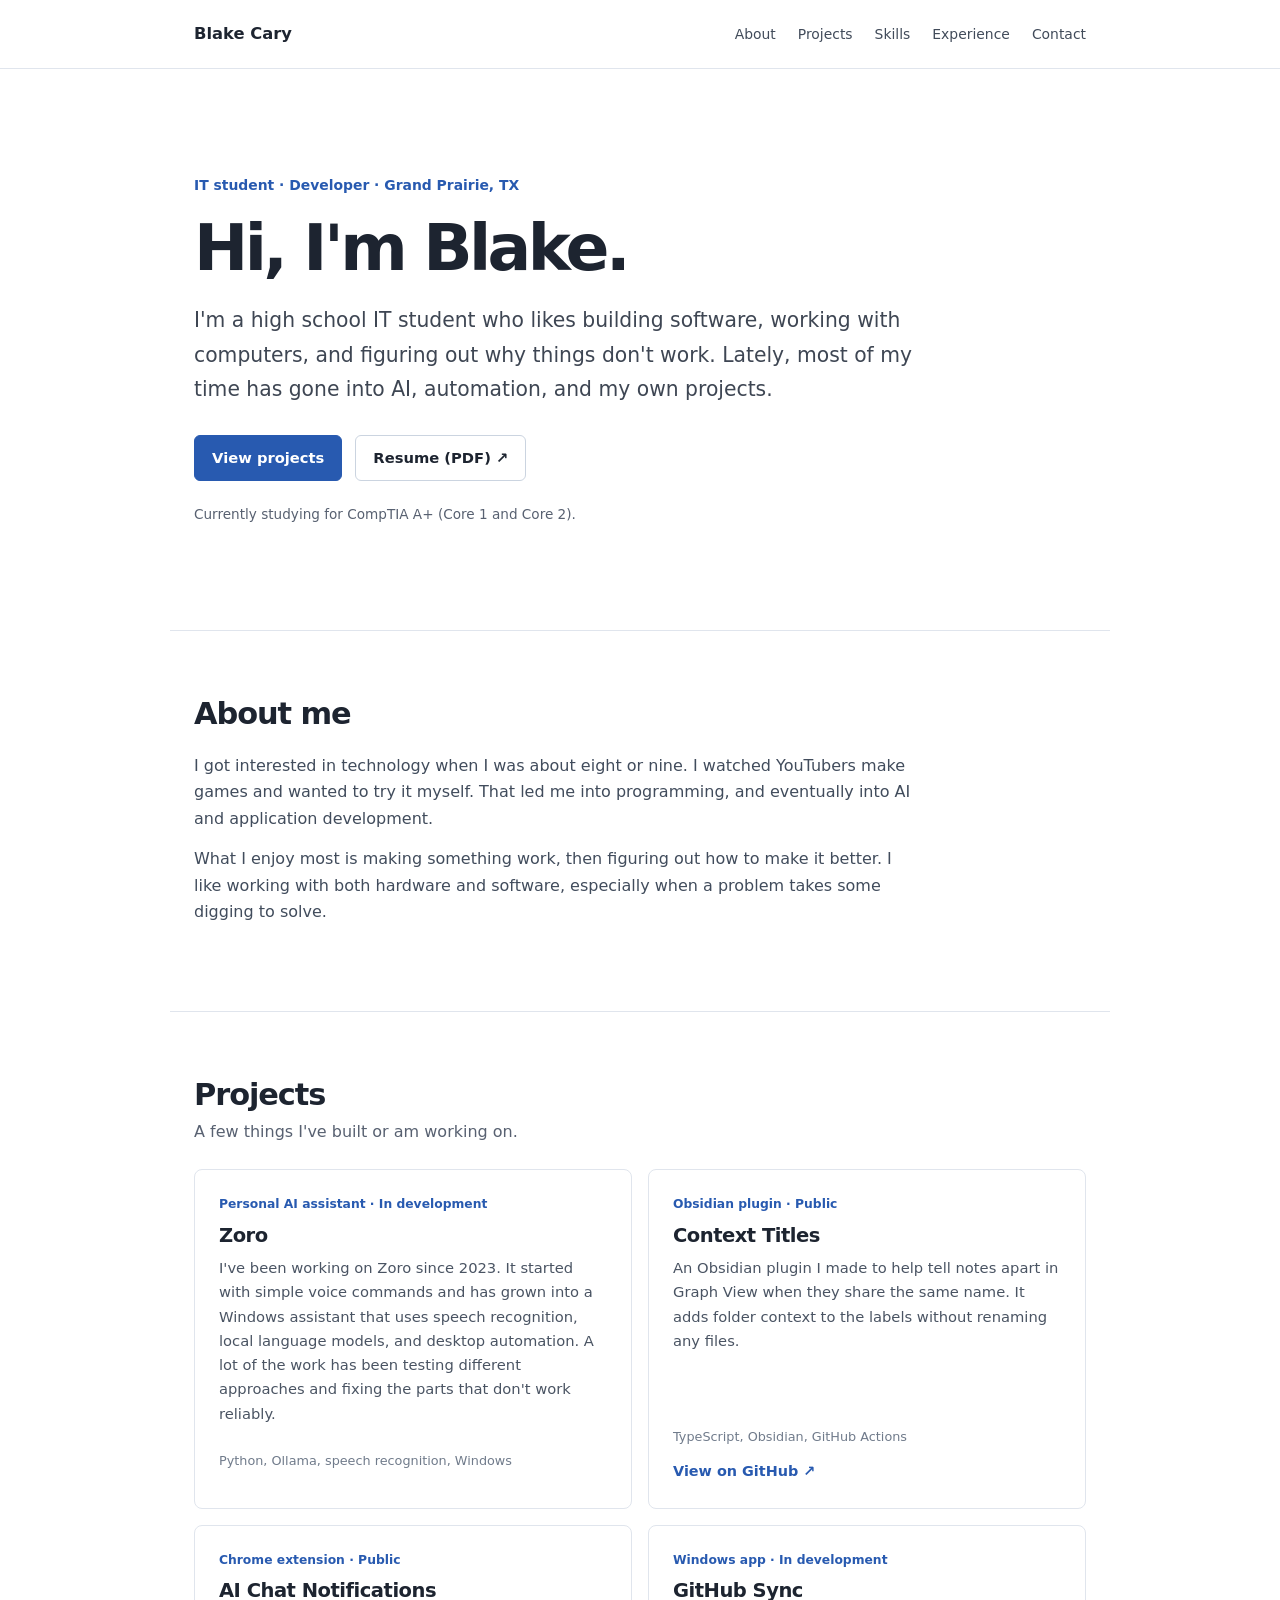
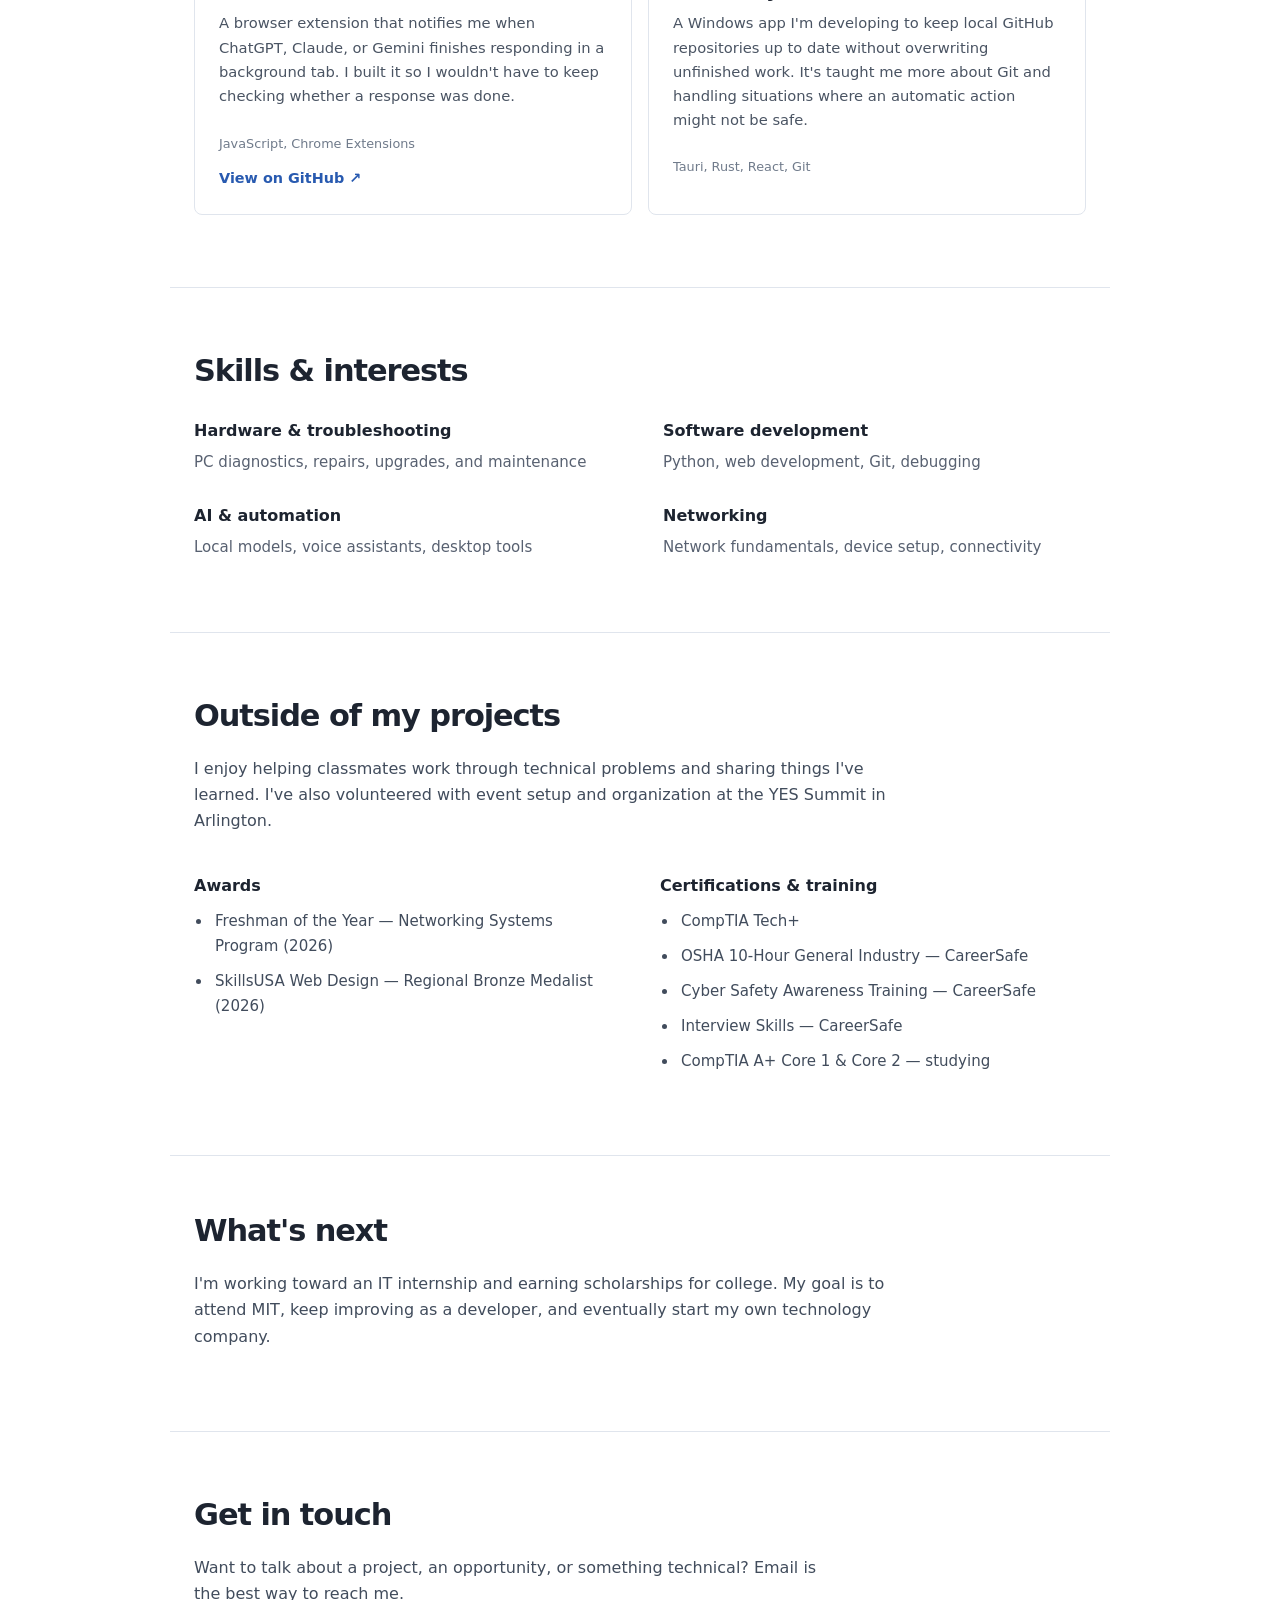
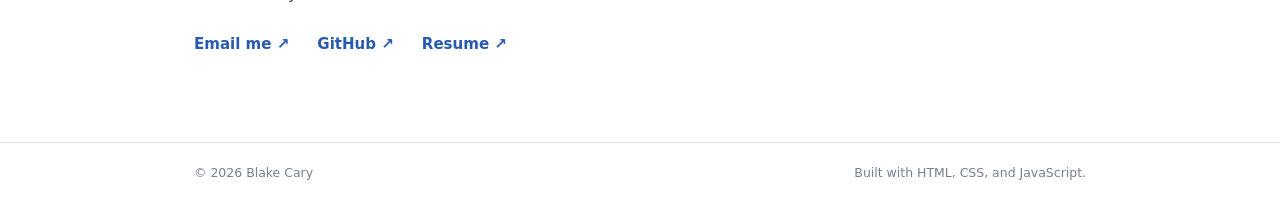
==== commit 7c6c3d61: "Simplify portfolio to straightforward personal site" ====
--- a/index.html
+++ b/index.html
@@ -1,137 +1,138 @@
-<!DOCTYPE html>
+<!doctype html>
 <html lang="en">
 <head>
   <meta charset="utf-8">
   <meta name="viewport" content="width=device-width, initial-scale=1">
-  <meta name="theme-color" content="#f7f7f3">
-  <meta name="description" content="Blake Cary — a high school IT student building software, exploring local AI, and learning by solving real problems.">
-  <meta property="og:title" content="Blake Cary · Student Developer">
-  <meta property="og:description" content="From wanting to make games to building tools of my own. Selected projects, experience, and what I'm learning.">
+  <meta name="theme-color" content="#ffffff">
+  <meta name="description" content="Blake Cary's portfolio — IT student, software projects, and what I'm learning.">
+  <meta property="og:title" content="Blake Cary | Portfolio">
+  <meta property="og:description" content="Student developer interested in hardware, AI, and software.">
   <meta property="og:type" content="website">
-  <link rel="icon" type="image/svg+xml" href="assets/favicon.svg">
+  <link rel="icon" href="assets/favicon.svg" type="image/svg+xml">
   <link rel="stylesheet" href="styles.css">
-  <title>Blake Cary — Student Developer & Builder</title>
+  <title>Blake Cary | Portfolio</title>
+  <script src="script.js" defer></script>
 </head>
 <body>
   <a class="skip-link" href="#main">Skip to content</a>
-  <div class="reading-progress" id="reading-progress" aria-hidden="true"></div>
-  <div class="page-shell">
-    <header class="site-header" id="site-header">
-      <a href="#top" class="identity" aria-label="Blake Cary home"><span class="identity-square">b<span>c</span></span><span class="identity-label">Blake Cary</span></a>
-      <nav class="primary-nav" id="primary-nav" aria-label="Primary navigation">
-        <a href="#about">Story</a>
+  <header class="site-header">
+    <div class="container header-inner">
+      <a class="brand" href="#home">Blake Cary</a>
+      <nav aria-label="Main navigation" class="site-nav">
+        <a href="#about">About</a>
         <a href="#projects">Projects</a>
         <a href="#skills">Skills</a>
-        <a href="#leadership">Leadership</a>
+        <a href="#experience">Experience</a>
         <a href="#contact">Contact</a>
       </nav>
-      <div class="nav-right"><a class="nav-resume" href="assets/resume.pdf" target="_blank" rel="noopener">Resume <span aria-hidden="true">↗</span></a>
-      <button class="menu-toggle" id="menu-toggle" type="button" aria-controls="primary-nav" aria-expanded="false" aria-label="Open menu"><span></span><span></span></button></div>
-    </header>
-    <main id="main">
-      <section class="hero" id="top" aria-labelledby="hero-heading">
-        <div class="hero-topline"><span class="small-caps">IT student · Developer · Problem solver</span><span class="coordinates">Grand Prairie, Texas <span aria-hidden="true">/</span> Class of 2029</span></div>
-        <div class="hero-grid">
-          <div class="hero-copy"><p class="section-number">PORTFOLIO / 2026</p><h1 id="hero-heading">I started by wanting to make games.<span class="hero-second">I kept building.</span></h1><p class="hero-lede">I&#x27;m Blake, a high school IT student who likes figuring out how things work — and making things that work better. These days I&#x27;m focused on AI, software, and the hardware it all runs on.</p>
-            <div class="hero-actions"><a class="button button-dark" href="#projects">See what I've built <span aria-hidden="true">↗</span></a><a class="inline-action" href="#about">Read my story <span aria-hidden="true">↓</span></a></div>
-          </div>
-          <div class="hero-art" aria-label="A visual overview of Blake's path from making games to building software"><div class="art-topbar"><span class="art-ring"></span><span>THE PATH SO FAR</span><span class="art-counter">01—03</span></div>
-            <div class="art-line art-line-one"><span class="art-step">01</span><span class="art-word">Games</span><span class="art-note">where it began</span></div>
-            <div class="art-connector" aria-hidden="true">↘</div>
-            <div class="art-line art-line-two"><span class="art-step">02</span><span class="art-word">Code</span><span class="art-note">learning the tools</span></div>
-            <div class="art-connector art-connector-second" aria-hidden="true">↘</div>
-            <div class="art-line art-line-three"><span class="art-step">03</span><span class="art-word">Build</span><span class="art-note">making things useful</span></div>
-            <div class="art-bottom"><span class="art-line-accent"></span><span>ALWAYS A WORK IN PROGRESS</span></div>
-          </div>
+    </div>
+  </header>
+  <main id="main">
+    <section class="hero container" id="home">
+      <p class="eyebrow">IT student · Developer · Grand Prairie, TX</p>
+      <h1>Hi, I&#39;m Blake.</h1>
+      <p class="lead">I&#39;m a high school IT student who likes building software, working with computers, and figuring out why things don&#39;t work. Lately, most of my time has gone into AI, automation, and my own projects.</p>
+      <div class="hero-links">
+        <a class="primary-link" href="#projects">View projects</a>
+        <a class="secondary-link" href="assets/resume.pdf" target="_blank" rel="noopener noreferrer">Resume (PDF) ↗</a>
+      </div>
+      <p class="now">Currently studying for CompTIA A+ (Core 1 and Core 2).</p>
+    </section>
+
+    <section class="section container" id="about">
+      <h2>About me</h2>
+      <div class="prose">
+        <p>I got interested in technology when I was about eight or nine. I watched YouTubers make games and wanted to try it myself. That led me into programming, and eventually into AI and application development.</p>
+        <p>What I enjoy most is making something work, then figuring out how to make it better. I like working with both hardware and software, especially when a problem takes some digging to solve.</p>
+      </div>
+    </section>
+
+    <section class="section container" id="projects">
+      <div class="section-heading">
+        <h2>Projects</h2>
+        <p>A few things I've built or am working on.</p>
+      </div>
+      <div class="project-grid">
+        <article class="project">
+          <p class="project-subtitle">Personal AI assistant · In development</p>
+          <h3>Zoro</h3>
+          <p>I&#39;ve been working on Zoro since 2023. It started with simple voice commands and has grown into a Windows assistant that uses speech recognition, local language models, and desktop automation. A lot of the work has been testing different approaches and fixing the parts that don&#39;t work reliably.</p>
+          <p class="stack">Python, Ollama, speech recognition, Windows</p>
+          
+        </article>
+        <article class="project">
+          <p class="project-subtitle">Obsidian plugin · Public</p>
+          <h3>Context Titles</h3>
+          <p>An Obsidian plugin I made to help tell notes apart in Graph View when they share the same name. It adds folder context to the labels without renaming any files.</p>
+          <p class="stack">TypeScript, Obsidian, GitHub Actions</p>
+          <a class="project-link" target="_blank" rel="noopener noreferrer" href="https://github.com/BlakeC2010/context-titles">View on GitHub ↗</a>
+        </article>
+        <article class="project">
+          <p class="project-subtitle">Chrome extension · Public</p>
+          <h3>AI Chat Notifications</h3>
+          <p>A browser extension that notifies me when ChatGPT, Claude, or Gemini finishes responding in a background tab. I built it so I wouldn&#39;t have to keep checking whether a response was done.</p>
+          <p class="stack">JavaScript, Chrome Extensions</p>
+          <a class="project-link" target="_blank" rel="noopener noreferrer" href="https://github.com/BlakeC2010/ChatGPT-Finished-Notifier">View on GitHub ↗</a>
+        </article>
+        <article class="project">
+          <p class="project-subtitle">Windows app · In development</p>
+          <h3>GitHub Sync</h3>
+          <p>A Windows app I&#39;m developing to keep local GitHub repositories up to date without overwriting unfinished work. It&#39;s taught me more about Git and handling situations where an automatic action might not be safe.</p>
+          <p class="stack">Tauri, Rust, React, Git</p>
+          
+        </article>
+      </div>
+    </section>
+
+    <section class="section container" id="skills">
+      <h2>Skills & interests</h2>
+      <div class="skill-grid">
+        <div><h3>Hardware &amp; troubleshooting</h3><p>PC diagnostics, repairs, upgrades, and maintenance</p></div>
+        <div><h3>Software development</h3><p>Python, web development, Git, debugging</p></div>
+        <div><h3>AI &amp; automation</h3><p>Local models, voice assistants, desktop tools</p></div>
+        <div><h3>Networking</h3><p>Network fundamentals, device setup, connectivity</p></div>
+      </div>
+    </section>
+
+    <section class="section container" id="experience">
+      <h2>Outside of my projects</h2>
+      <p class="prose">I enjoy helping classmates work through technical problems and sharing things I&#39;ve learned. I&#39;ve also volunteered with event setup and organization at the YES Summit in Arlington.</p>
+      <div class="two-columns">
+        <div>
+          <h3>Awards</h3>
+          <ul class="simple-list">
+            <li>Freshman of the Year — Networking Systems Program (2026)</li>
+            <li>SkillsUSA Web Design — Regional Bronze Medalist (2026)</li>
+          </ul>
         </div>
-        <div class="hero-footer"><span class="current-work"><span class="status-light" aria-hidden="true"></span>Currently learning: CompTIA A+ Core 1 &amp; Core 2</span><p>This is a look at what I&#x27;ve made, what I&#x27;ve learned, and what I&#x27;m still trying to figure out.</p><a href="#about" aria-label="Scroll to story" class="scroll-down">SCROLL TO EXPLORE <span aria-hidden="true">↓</span></a></div>
-      </section>
+        <div>
+          <h3>Certifications & training</h3>
+          <ul class="simple-list">
+            <li>CompTIA Tech+</li>
+            <li>OSHA 10-Hour General Industry — CareerSafe</li>
+            <li>Cyber Safety Awareness Training — CareerSafe</li>
+            <li>Interview Skills — CareerSafe</li>
+            <li>CompTIA A+ Core 1 &amp; Core 2 — studying</li>
+          </ul>
+        </div>
+      </div>
+    </section>
 
-      <section class="section section-about" id="about" aria-labelledby="about-heading">
-        <div class="section-intro reveal"><div class="section-kicker"><span class="line-square"></span> 01 / Where it started</div><h2 id="about-heading">Curiosity turned into a habit.</h2></div>
-        <div class="about-grid"><div class="about-statements reveal"><div class="about-oversize">01<span class="dot-accent">.</span></div><p class="about-pullquote">“I want to build something that matters beyond my own computer.”</p><span class="about-signature">— Blake</span></div><div class="about-narrative reveal"><p>When I was eight or nine, I watched YouTubers build games and wanted to know how they did it. That led me to programming, then AI, then the idea of building applications and tools of my own. My interests kept changing, but the part I liked stayed the same: taking something I didn&#x27;t understand and working on it until I did.</p><p>I&#x27;m especially comfortable troubleshooting computers and working through software problems. I like projects that let me combine both sides of technology. I&#x27;ve learned that getting something running is one challenge; making it reliable enough to use regularly is another.</p></div></div>
-      </section>
+    <section class="section container goals">
+      <h2>What&#39;s next</h2>
+      <p class="prose">I&#39;m working toward an IT internship and earning scholarships for college. My goal is to attend MIT, keep improving as a developer, and eventually start my own technology company.</p>
+    </section>
 
-      <section class="section journey-section" aria-label="My path into technology"><div class="journey-heading"><span class="small-caps">A SHORT HISTORY</span><p>Not a straight line.<br>Just a lot of curiosity.</p></div><div class="journey-list"><article class="journey-item reveal">
-          <div class="journey-index" aria-hidden="true">01</div>
-          <div class="journey-copy"><p class="mini-label">The spark</p>
-          <h3>Games were the starting point.</h3><p>Watching people make games online made me want to try creating something myself. I didn&#x27;t know much about programming yet, but I wanted to learn.</p></div>
-        </article>
-<article class="journey-item reveal">
-          <div class="journey-index" aria-hidden="true">02</div>
-          <div class="journey-copy"><p class="mini-label">Learning by doing</p>
-          <h3>Programming opened more doors.</h3><p>The more I learned, the less interested I was in following a single tutorial. I started experimenting with code, websites, and the way different tools fit together.</p></div>
-        </article>
-<article class="journey-item reveal">
-          <div class="journey-index" aria-hidden="true">03</div>
-          <div class="journey-copy"><p class="mini-label">A bigger challenge</p>
-          <h3>Then I started building Zoro.</h3><p>Around 2023 I began working on a voice assistant. What started as basic commands became a long-running project involving speech recognition, AI models, and desktop tools.</p></div>
-        </article>
-<article class="journey-item reveal">
-          <div class="journey-index" aria-hidden="true">04</div>
-          <div class="journey-copy"><p class="mini-label">Today</p>
-          <h3>From experiments to usable software.</h3><p>Now I spend more time on testing, troubleshooting, and making software work consistently. I&#x27;m still learning, but I&#x27;m more interested than ever in building tools people would actually choose to use.</p></div>
-        </article></div></section>
-
-      <section class="section section-projects" id="projects" aria-labelledby="projects-heading"><div class="section-intro projects-intro reveal"><div class="section-kicker"><span class="line-square"></span> 02 / Selected work</div><div class="intro-split"><h2 id="projects-heading">Ideas that made it past the notebook.</h2><p>Some of these projects are public and available to explore. Others are still being developed. I want to show both the work I&#x27;ve released and the problems I&#x27;m still working through.</p></div></div>
-        <div class="projects-toolbar"><div class="filter-buttons" role="group" aria-label="Filter projects"><button class="filter active" data-filter="all" aria-pressed="true">All work <span>04</span></button><button class="filter" data-filter="published" aria-pressed="false">Published <span>02</span></button><button class="filter" data-filter="development" aria-pressed="false">In progress <span>02</span></button></div><span class="toolbar-aside">SELECTED / 2023—2026</span></div>
-        <div class="project-grid" id="project-grid"><article class="project-card project-published reveal" data-kind="published">
-          <div class="project-meta"><span class="project-num">01 / SELECTED WORK</span><span class="project-status">Published / Open source</span></div>
-          <div class="project-art project-art-notes" aria-hidden="true">
-          <div class="notes-panel"><div class="panel-top"><span class="panel-dot"></span><span class="panel-dot"></span><span class="panel-dot"></span><span class="panel-title">graph / before</span></div><div class="note-line">● &nbsp; Overview</div><div class="note-line">● &nbsp; Overview</div></div>
-          <div class="notes-direction">→</div>
-          <div class="notes-panel notes-panel-after"><div class="panel-top"><span class="panel-dot"></span><span class="panel-dot"></span><span class="panel-dot"></span><span class="panel-title">graph / after</span></div><div class="note-line">● &nbsp; Alpha – Overview</div><div class="note-line">● &nbsp; Beta – Overview</div></div>
-        </div>
-          <div class="project-body"><p class="project-type">An Obsidian community plugin</p><h3>Context Titles</h3>
-          <p class="project-description">I built Context Titles to solve a small but frustrating problem: when multiple notes have the same name, Obsidian&#x27;s Graph View can make them hard to tell apart. The plugin adds just enough folder context to distinguish them without renaming the actual files.</p><p class="project-detail">It supports Graph View and Local Graph, configurable label depth, folder rules, and live settings previews.</p>
-          <ul class="tech-tags"><li>TypeScript</li><li>Obsidian</li><li>GitHub Actions</li></ul>
-          <div class="project-footer"><a class="project-visit" href="https://github.com/BlakeC2010/context-titles" target="_blank" rel="noopener noreferrer">View source on GitHub <span aria-hidden="true">↗</span></a></div></div>
-        </article>
-<article class="project-card project-published reveal" data-kind="published">
-          <div class="project-meta"><span class="project-num">02 / SELECTED WORK</span><span class="project-status">Published on GitHub</span></div>
-          <div class="project-art project-art-notify" aria-hidden="true"><div class="notify-window"><div class="notify-icon">↗</div><div><small>AI Chat Notifications</small><strong>Your response is ready.</strong><span>Return to conversation</span></div><i class="notify-time">now</i></div><div class="quiet-text">STAY FOCUSED. WE'LL LET YOU KNOW.</div></div>
-          <div class="project-body"><p class="project-type">A Chrome browser extension</p><h3>AI Chat Notifications</h3>
-          <p class="project-description">I wanted to know when an AI chat finished answering without having to watch the tab. This extension notifies me when a supported chat finishes while it&#x27;s hidden, then takes me back to the right conversation when I click.</p><p class="project-detail">It supports ChatGPT, Claude, and Gemini, with local notification settings and no external analytics.</p>
-          <ul class="tech-tags"><li>JavaScript</li><li>Chrome Extensions</li><li>DOM</li></ul>
-          <div class="project-footer"><a class="project-visit" href="https://github.com/BlakeC2010/ChatGPT-Finished-Notifier" target="_blank" rel="noopener noreferrer">View source on GitHub <span aria-hidden="true">↗</span></a></div></div>
-        </article>
-<article class="project-card project-development reveal" data-kind="development">
-          <div class="project-meta"><span class="project-num">03 / SELECTED WORK</span><span class="project-status">Ongoing / Private development</span></div>
-          <div class="project-art project-art-zoro" aria-hidden="true"><div class="zoro-head"><span class="live-dot"></span> ZORO / LOCAL ASSISTANT <span class="zoro-sep">●</span> IN DEVELOPMENT</div><div class="soundwave"><i></i><i></i><i></i><i></i><i></i><i></i><i></i><i></i><i></i><i></i><i></i><i></i><i></i><i></i><i></i></div><div class="zoro-flow"><span>Listen</span><b>→</b><span>Understand</span><b>→</b><span>Act</span></div></div>
-          <div class="project-body"><p class="project-type">My long-running AI assistant project</p><h3>Zoro</h3>
-          <p class="project-description">Zoro started as a simple voice-command experiment and has turned into a Windows-first assistant that connects speech, local AI models, and desktop actions. It&#x27;s the project that has taught me the most about integrating systems and dealing with things that break.</p><p class="project-detail">I&#x27;ve worked on wake-word detection, speech recognition, Ollama model routing, desktop commands, voice responses, and the constant debugging needed to make those parts work together. It&#x27;s still a work in progress.</p>
-          <ul class="tech-tags"><li>Python</li><li>Ollama</li><li>Speech recognition</li><li>Windows automation</li></ul>
-          <div class="project-footer"><span class="project-closed">Private working project</span></div></div>
-        </article>
-<article class="project-card project-development reveal" data-kind="development">
-          <div class="project-meta"><span class="project-num">04 / SELECTED WORK</span><span class="project-status">In development / Private repo</span></div>
-          <div class="project-art project-art-sync" aria-hidden="true"><div class="sync-caption">REPOSITORY HEALTH</div><div class="sync-row"><span>main</span><span class="sync-good">● clean</span></div><div class="sync-row"><span>feature / local edits</span><span class="sync-hold">● hold</span></div><div class="sync-foot">Don't overwrite unfinished work.</div></div>
-          <div class="project-body"><p class="project-type">A Windows repository-sync tool</p><h3>GitHub Sync</h3>
-          <p class="project-description">This is an ongoing Windows app project for keeping local GitHub repositories in sync while protecting unfinished local work. The main challenge is deciding when it&#x27;s safe to update files — and when the app should stop and ask for attention.</p><p class="project-detail">The project explores a system-tray interface, Git-aware checks, and a safer approach to automatic updates. It isn&#x27;t publicly released yet.</p>
-          <ul class="tech-tags"><li>Tauri</li><li>Rust</li><li>React</li><li>Git</li></ul>
-          <div class="project-footer"><span class="project-closed">Not publicly released</span></div></div>
-        </article></div>
-      </section>
-
-      <section class="section section-skills" id="skills" aria-labelledby="skills-heading"><div class="section-intro reveal"><div class="section-kicker"><span class="line-square"></span> 03 / What I work with</div><div class="intro-split"><h2 id="skills-heading">Hardware instincts. Software curiosity.</h2><p>I don&#x27;t want a list that makes it sound like I&#x27;ve mastered everything. These are the areas I can work in confidently and the tools I keep using to learn more.</p></div></div><div class="skills-list"><article class="skill-row reveal"><span class="skill-number">01</span><h3>Troubleshooting &amp; hardware</h3><p>Diagnosing PC problems, maintaining and upgrading hardware, setting up devices, and tracing why something isn&#x27;t working.</p></article>
-<article class="skill-row reveal"><span class="skill-number">02</span><h3>Software &amp; development</h3><p>Python, web development, debugging, Git/GitHub workflows, and building tools around problems I run into.</p></article>
-<article class="skill-row reveal"><span class="skill-number">03</span><h3>AI systems &amp; automation</h3><p>Working with local models, speech pipelines, desktop commands, and the tradeoffs between functionality, speed, and reliability.</p></article>
-<article class="skill-row reveal"><span class="skill-number">04</span><h3>Networking fundamentals</h3><p>Connectivity, network concepts, device configuration basics, and continued learning through my IT pathway.</p></article></div></section>
-
-      <section class="section section-leadership" id="leadership" aria-labelledby="leadership-heading"><div class="leadership-layout"><div class="leadership-left reveal"><div class="section-kicker"><span class="line-square"></span> 04 / Beyond the code</div><h2 id="leadership-heading">Good work is rarely done alone.</h2><div class="leadership-caption">TECHNICAL SKILLS ARE MORE USEFUL WHEN SHARED.</div></div><div class="leadership-right reveal"><p class="leadership-main">I enjoy working with classmates, trading ideas, and helping people troubleshoot problems when I can. Explaining an idea to someone else often helps me understand it better, too.</p><p>I am still developing my leadership skills. For me, that means listening, being dependable, and doing the unglamorous work that helps a team make progress.</p><div class="volunteer-strip"><span aria-hidden="true">↗</span><p>I also volunteered with event setup and organization at the YES Summit in Arlington in 2025.</p></div></div></div></section>
-
-      <section class="section section-awards" id="achievements" aria-labelledby="awards-heading"><div class="section-intro reveal"><div class="section-kicker"><span class="line-square"></span> 05 / Recognition</div><h2 id="awards-heading">Recognition that pushed me forward.</h2></div><div class="award-grid"><article class="award-card reveal"><div class="award-top"><span class="award-star" aria-hidden="true">✳</span><span>01 / RECOGNITION</span></div><h3>Freshman of the Year — Networking Systems Program</h3><p>Dubiski Career High School · 2026</p></article><article class="award-card reveal"><div class="award-top"><span class="award-star" aria-hidden="true">✳</span><span>02 / COMPETITION</span></div><h3>SkillsUSA Web Design — Regional Bronze Medalist</h3><p>Regional competition · 2026</p></article></div></section>
-
-      <section class="section section-certs" id="certifications" aria-labelledby="certs-heading"><div class="section-intro reveal"><div class="section-kicker"><span class="line-square"></span> 06 / Learning, formally and informally</div><h2 id="certs-heading">Credentials and what I&#x27;m studying next.</h2></div><div class="certification-grid"><div class="cert-box reveal"><div class="cert-box-top"><span>COMPLETED</span><span class="cert-count">04</span></div><ul><li>CompTIA Tech+</li><li>OSHA 10-Hour General Industry — CareerSafe</li><li>Cyber Safety Awareness Training — CareerSafe</li><li>Interview Skills — CareerSafe</li></ul></div><div class="cert-box current-cert reveal"><div class="cert-box-top"><span>WORKING ON NOW</span><span class="cert-count">→</span></div><p>CompTIA A+ — Core 1 &amp; Core 2 CertMaster Learn coursework</p><span class="current-label"><span class="status-light" aria-hidden="true"></span> IN PROGRESS · NOT YET CERTIFIED</span></div></div></section>
-
-      <section class="section goals-section" id="goals" aria-labelledby="goals-heading"><div class="goals-layout"><div class="reveal"><div class="section-kicker"><span class="line-square"></span> 07 / Looking ahead</div><h2 id="goals-heading">The plans are ambitious. That&#x27;s the point.</h2></div><div class="goals-body reveal"><p>I want to earn scholarships that make college affordable, get an IT internship while I&#x27;m still in school, and push myself academically toward graduating as valedictorian. MIT is the school I&#x27;m aiming for. Longer term, I want to start a technology company and work on something with an impact outside of my own projects.</p><span>I know those are goals, not accomplishments. For now, I&#x27;m focused on doing the work that gives me a shot at them.</span></div></div></section>
-
-      <section class="section resume-section" id="resume" aria-labelledby="resume-heading"><div class="resume-block reveal"><div><div class="section-kicker"><span class="line-square"></span> 08 / The quick version</div><h2 id="resume-heading">Want the one-page overview?</h2><p>My resume has my education, awards, certifications, volunteer work, and a short overview of Zoro.</p></div><a class="button button-light" href="assets/resume.pdf" target="_blank" rel="noopener">View resume (PDF) <span aria-hidden="true">↗</span></a></div></section>
-
-      <section class="contact-section" id="contact" aria-labelledby="contact-heading"><div class="contact-inner reveal"><div class="section-kicker"><span class="line-square"></span> 09 / Get in touch</div><h2 id="contact-heading">Have a question or an idea?</h2><p>I&#x27;m open to hearing from mentors, students, recruiters, and people working on interesting technical projects. Email is the easiest way to reach me.</p><div class="contact-actions"><a class="button button-dark" href="mailto:blakecary2010@gmail.com">Send me an email <span aria-hidden="true">↗</span></a><a href="https://github.com/BlakeC2010" class="inline-action" target="_blank" rel="noopener noreferrer">See my GitHub <span aria-hidden="true">↗</span></a></div><div class="contact-address"><a href="mailto:blakecary2010@gmail.com">blakecary2010@gmail.com</a></div></div></section>
-    </main>
-    <footer class="site-footer"><div class="footer-brand"><span class="identity-square">b<span>c</span></span><span>Blake Cary<small>Dubiski Career High School · Class of 2029</small></span></div><p>Made to show the work, not just talk about it.</p><a href="#top">Back to top <span aria-hidden="true">↑</span></a></footer>
-  </div>
-  <script src="script.js" defer></script>
+    <section class="section container contact" id="contact">
+      <h2>Get in touch</h2>
+      <p>Want to talk about a project, an opportunity, or something technical? Email is the best way to reach me.</p>
+      <div class="contact-links">
+        <a href="mailto:blakecary2010@gmail.com">Email me ↗</a>
+        <a href="https://github.com/BlakeC2010" target="_blank" rel="noopener noreferrer">GitHub ↗</a>
+        <a href="assets/resume.pdf" target="_blank" rel="noopener noreferrer">Resume ↗</a>
+      </div>
+    </section>
+  </main>
+  <footer class="site-footer"><div class="container"><span>© <span id="year">2026</span> Blake Cary</span><span>Built with HTML, CSS, and JavaScript.</span></div></footer>
 </body>
-</html>+</html>
--- a/styles.css
+++ b/styles.css
@@ -1,388 +1,85 @@
-/* Blake Cary portfolio — an editorial, photo-free visual system.
-   Colors and spacing are intentionally easy to change. */
+/* Small, straightforward personal portfolio. Edit colors here. */
 :root {
-  --paper: #f7f7f3;
-  --paper-alt: #f0f1eb;
-  --paper-deep: #e6e9e0;
-  --card: #ffffff;
-  --ink: #18221f;
-  --muted: #5f6d65;
-  --soft: #879188;
-  --line: #d5dad1;
-  --accent: #53785f;
-  --accent-light: #c9d7c5;
-  --dark: #1d2d27;
-  --font: Inter, "Helvetica Neue", Helvetica, Arial, sans-serif;
-  --serif: "Iowan Old Style", "Baskerville", Georgia, serif;
-  --container: 1290px;
+  --text: #1d2430;
+  --muted: #586171;
+  --line: #e0e5ed;
+  --accent: #285ab0;
+  --background: #ffffff;
+  --soft: #f8f9fc;
+  --width: 940px;
 }
 * { box-sizing: border-box; }
-html { scroll-behavior: smooth; scroll-padding-top: 80px; }
-body { margin: 0; color: var(--ink); background: var(--paper); font-family: var(--font); -webkit-font-smoothing: antialiased; }
-button, input { font: inherit; }
-a { color: inherit; text-decoration: none; }
-button { cursor: pointer; }
-img { max-width: 100%; }
-::selection { background: #b7d1b9; color: var(--ink); }
-:focus-visible { outline: 3px solid #648a67; outline-offset: 4px; }
-.skip-link { position: absolute; z-index: 999; background: var(--dark); color: white; padding: 12px 18px; top: -80px; left: 20px; }
-.skip-link:focus { top: 12px; }
-.reading-progress { position: fixed; z-index: 101; top: 0; left: 0; height: 3px; background: #86a68a; width: 0; transform-origin: left; transition: width .08s linear; }
-.page-shell { overflow: clip; }
-.small-caps, .section-number, .section-kicker, .mini-label, .coordinates, .hero-footer, .project-num,
-.project-status, .project-type, .tech-tags, .filter, .toolbar-aside, .skill-number, .award-top,
-.cert-box-top, .current-label, .art-topbar, .art-bottom, .panel-top, .sync-caption, .sync-foot,
-.leadership-caption { font-size: .72rem; font-weight: 720; letter-spacing: .11em; text-transform: uppercase; }
-
-/* Navigation */
-.site-header { max-width: var(--container); margin: 0 auto; padding: 0 clamp(24px,4.2vw,70px); height: 92px; display: flex; align-items: center; justify-content: space-between; gap: 30px; position: relative; z-index: 30; }
-.identity { display: inline-flex; align-items: center; gap: 14px; white-space: nowrap; font-weight: 750; letter-spacing: -.035em; font-size: 1.05rem; }
-.identity-square { height: 38px; width: 38px; background: var(--dark); color: #f7f7f3; border-radius: 9px; display: inline-flex; align-items: center; justify-content: center; letter-spacing: -.1em; font-size: 1.18rem; line-height: 1; font-weight: 760; flex: 0 0 auto; }
-.identity-square span { color: #b3cdb5; }
-.primary-nav { display: flex; gap: clamp(15px,2.2vw,36px); margin-left: auto; align-items: center; }
-.primary-nav a { font-size: .81rem; font-weight: 640; color: #4c5b52; position: relative; transition: color .2s; }
-.primary-nav a::after { content: ""; position: absolute; height: 2px; width: 0; background: var(--accent); bottom: -8px; left: 0; transition: width .25s; }
-.primary-nav a:hover, .primary-nav a.active { color: var(--ink); }
-.primary-nav a:hover::after, .primary-nav a.active::after { width: 100%; }
-.nav-right { display: flex; align-items: center; gap: 12px; }
-.nav-resume { border: 1px solid #b8c3b7; padding: 11px 15px; font-size: .8rem; font-weight: 730; white-space: nowrap; transition: .2s; }
-.nav-resume:hover { background: var(--dark); color: white; border-color: var(--dark); }
-.nav-resume span { margin-left: 9px; }
-.menu-toggle { display: none; border: none; background: transparent; width: 42px; height: 42px; justify-content: center; align-items: center; flex-direction: column; gap: 6px; }
-.menu-toggle span { display: block; width: 22px; height: 2px; background: var(--ink); transition: transform .25s; }
-.menu-toggle[aria-expanded="true"] span:first-child { transform: translateY(4px) rotate(45deg); }
-.menu-toggle[aria-expanded="true"] span:last-child { transform: translateY(-4px) rotate(-45deg); }
-
-/* Hero */
-.hero { max-width: var(--container); padding: 20px clamp(24px,4.2vw,70px) 0; margin: 0 auto; }
-.hero-topline { padding: 22px 0; display: flex; gap: 18px; justify-content: space-between; align-items: center; border-top: 1px solid var(--ink); color: #536458; }
-.coordinates { color: var(--soft); letter-spacing: .04em; }
-.coordinates span { padding: 0 10px; color: #b4bcb4; }
-.hero-grid { display: grid; grid-template-columns: minmax(0, 1.15fr) minmax(340px, .85fr); gap: clamp(34px,4vw,76px); align-items: center; padding: 54px 0 64px; }
-.section-number { color: #728076; margin: 0 0 23px; }
-h1,h2,h3,p { margin-top: 0; }
-.hero h1 { font-size: clamp(3.65rem, 5.85vw, 6.5rem); font-weight: 730; letter-spacing: -.082em; line-height: 1.015; margin: 0 0 30px; max-width: 780px; }
-.hero-second { display: block; color: #6f8973; font-family: var(--serif); font-style: italic; letter-spacing: -.066em; font-weight: 500; margin-top: .1em; }
-.hero-lede { font-size: clamp(1.07rem, 1.5vw, 1.27rem); line-height: 1.66; color: #4a5750; max-width: 575px; margin-bottom: 32px; }
-.hero-actions, .contact-actions { display: flex; flex-wrap: wrap; align-items: center; gap: 24px; }
-.button { display: inline-flex; gap: 34px; justify-content: space-between; align-items: center; padding: 18px 22px; font-size: .86rem; font-weight: 730; letter-spacing: -.015em; border: 1px solid transparent; transition: transform .25s, background .25s, color .25s; }
-.button:hover { transform: translateY(-3px); }
-.button-dark { background: var(--dark); color: white; }
-.button-dark:hover { background: #395345; }
-.button span { font-size: 1.25rem; line-height: .8; }
-.inline-action { display: inline-flex; align-items: center; gap: 18px; border-bottom: 1px solid var(--ink); padding: 12px 0; font-size: .86rem; font-weight: 700; transition: gap .2s; }
-.inline-action:hover { gap: 25px; }
-.inline-action span { font-size: 1.1rem; }
-.hero-art { min-height: 485px; background: var(--dark); color: #f2f4eb; position: relative; overflow: hidden; padding: 30px 32px 25px; box-shadow: 18px 18px 0 #dce3d8; display: flex; flex-direction: column; }
-.hero-art::before { content: ""; background-image: linear-gradient(rgba(255,255,255,.035) 1px, transparent 1px), linear-gradient(90deg,rgba(255,255,255,.035) 1px,transparent 1px); background-size: 35px 35px; position: absolute; inset: 0; pointer-events: none; }
-.hero-art::after { content: ""; position: absolute; width: 350px; height: 350px; right: -220px; top: 40px; border: 1px solid rgba(200,230,200,.13); border-radius: 50%; box-shadow: 0 0 0 62px rgba(200,230,200,.025),0 0 0 124px rgba(200,230,200,.02); }
-.art-topbar { display: flex; align-items: center; gap: 10px; color: #b1c3b2; z-index: 1; font-size: .66rem; }
-.art-ring { width: 9px; height: 9px; border: 1.5px solid #9bbd9d; border-radius: 50%; }
-.art-counter { margin-left: auto; opacity: .7; }
-.art-line { display: flex; align-items: baseline; gap: 20px; z-index: 1; border-bottom: 1px solid rgba(255,255,255,.15); padding: 16px 0 10px; }
-.art-line-one { margin-top: 48px; }
-.art-step { font-size: .72rem; font-weight: 700; opacity: .55; }
-.art-word { font-size: clamp(3.3rem, 4.9vw, 6.1rem); line-height: 1; letter-spacing: -.08em; font-weight: 750; }
-.art-note { font-size: .69rem; color: #bbc8ba; margin-left: auto; }
-.art-connector { padding: 7px 0 0 34px; line-height: .9; font-size: 1.5rem; color: #b3d2b5; z-index: 1; opacity: .9; }
-.art-connector-second { transform: translateX(25%); }
-.art-line-three .art-word { color: #b7d3b4; }
-.art-bottom { margin-top: auto; display: flex; gap: 12px; align-items: center; color: #acbdad; position: relative; z-index: 1; font-size: .61rem; letter-spacing: .13em; }
-.art-line-accent { width: 29px; height: 2px; background: #a4c8a6; }
-.hero-footer { border-top: 1px solid var(--line); display: flex; gap: 18px; align-items: center; padding: 26px 0; color: #65766a; font-size: .64rem; letter-spacing: .035em; }
-.current-work { display: inline-flex; align-items: center; gap: 10px; color: #406b4e; white-space: nowrap; }
-.status-light { width: 8px; height: 8px; border-radius: 50%; display: inline-block; background: #729c78; box-shadow: 0 0 0 4px rgba(114,156,120,.14); flex: none; }
-.hero-footer p { margin: 0 auto; max-width: 330px; line-height: 1.5; text-transform: none; letter-spacing: normal; font-weight: 480; font-size: .81rem; color: #748176; }
-.scroll-down { white-space: nowrap; }
-.scroll-down span { margin-left: 12px; font-size: 1.1rem; }
-
-/* Global sections */
-.section { max-width: var(--container); margin: 0 auto; padding: 122px clamp(24px,4.2vw,70px); }
-.section-intro { margin-bottom: 55px; }
-.section-kicker { display: flex; gap: 12px; align-items: center; color: #58745d; font-size: .77rem; font-weight: 770; text-transform: uppercase; letter-spacing: .085em; margin-bottom: 24px; }
-.line-square { width: 9px; height: 9px; background: #8aaa8a; display: inline-block; flex: none; }
-.section h2, .contact-section h2 { max-width: 850px; font-size: clamp(2.45rem,4.45vw,4.6rem); font-weight: 710; letter-spacing: -.075em; line-height: 1.1; margin-bottom: 0; }
-.intro-split { display: grid; grid-template-columns: 1.4fr .6fr; align-items: end; gap: 60px; }
-.intro-split p { line-height: 1.72; color: var(--muted); margin-bottom: 5px; font-size: 1rem; }
-
-/* About and timeline */
-.section-about { border-top: 1px solid var(--line); }
-.about-grid { display: grid; grid-template-columns: .8fr 1.2fr; gap: clamp(60px,10vw,150px); margin-top: 78px; }
-.about-oversize { color: #d2ddd0; font-size: clamp(7rem,16vw,14rem); line-height: .75; letter-spacing: -.11em; font-weight: 700; }
-.dot-accent { color: #88a789; }
-.about-pullquote { font-family: var(--serif); font-style: italic; font-size: clamp(1.6rem,2.7vw,2.7rem); line-height: 1.32; letter-spacing: -.045em; margin-top: 54px; max-width: 420px; }
-.about-signature { font-size: .78rem; color: #6f8275; }
-.about-narrative { padding-top: 12px; max-width: 660px; }
-.about-narrative p { color: #3c4a41; font-size: clamp(1.15rem,1.5vw,1.38rem); line-height: 1.86; margin-bottom: 30px; letter-spacing: -.014em; }
-.journey-section { padding-top: 45px; padding-bottom: 155px; display: grid; grid-template-columns: .65fr 1.35fr; gap: 90px; }
-.journey-heading { position: sticky; top: 125px; height: fit-content; }
-.journey-heading .small-caps { color: #54745d; }
-.journey-heading p { font-size: clamp(1.4rem,2.5vw,2.2rem); font-weight: 660; letter-spacing: -.06em; line-height: 1.25; margin: 20px 0 0; }
-.journey-list { position: relative; border-top: 1px solid #cbd6c9; }
-.journey-list::before { content: ""; position: absolute; top: 45px; left: 24px; bottom: 65px; width: 1px; background: #cedbcf; }
-.journey-item { display: grid; grid-template-columns: 48px 1fr; gap: 34px; border-bottom: 1px solid var(--line); padding: 39px 0 45px; }
-.journey-index { width: 48px; height: 48px; display: grid; place-items: center; border: 1px solid #a9bdab; background: var(--paper); color: #577961; font-size: .74rem; font-weight: 740; position: relative; z-index: 1; }
-.journey-copy .mini-label { color: #7e9380; margin: 0 0 13px; }
-.journey-copy h3 { font-size: clamp(1.4rem,2.2vw,2rem); margin-bottom: 14px; font-weight: 700; letter-spacing: -.048em; }
-.journey-copy p:last-child { color: var(--muted); line-height: 1.74; margin: 0; max-width: 535px; }
-
-/* Projects */
-.section-projects { max-width: none; background: var(--paper-alt); padding: 125px max(clamp(24px,4.2vw,70px), calc((100vw - var(--container)) / 2 + 70px)); }
-.projects-intro { max-width: 1150px; }
-.projects-toolbar { display: flex; justify-content: space-between; align-items: center; gap: 16px; margin-bottom: 21px; }
-.filter-buttons { display: inline-flex; gap: 4px; flex-wrap: wrap; }
-.filter { color: #57665a; background: transparent; border: 1px solid transparent; padding: 12px 15px; font-size: .71rem; letter-spacing: .04em; transition: .2s; text-transform: none; }
-.filter:hover { color: var(--ink); }
-.filter.active { border-color: #9eaf9f; background: #e4eae2; color: var(--ink); }
-.filter span { font-size: .67rem; color: #92a195; margin-left: 5px; }
-.toolbar-aside { color: #8a988c; font-size: .69rem; }
-.project-grid { display: grid; grid-template-columns: repeat(12,minmax(0,1fr)); gap: 19px; }
-.project-card { background: var(--card); border: 1px solid #d8dfd5; overflow: hidden; display: flex; flex-direction: column; min-width: 0; transition: box-shadow .3s, transform .3s; }
-.project-card:hover { transform: translateY(-5px); box-shadow: 0 22px 40px rgba(30,48,33,.07); }
-.project-card:nth-child(4n + 1), .project-card:nth-child(4n + 4) { grid-column: span 7; }
-.project-card:nth-child(4n + 2), .project-card:nth-child(4n + 3) { grid-column: span 5; }
-.project-card[hidden] { display: none !important; }
-.project-meta { min-height: 54px; padding: 17px 24px; display: flex; justify-content: space-between; align-items: center; gap: 15px; }
-.project-num { color: #7a897b; font-size: .63rem; }
-.project-status { background: #e8efe7; color: #416c4c; font-size: .62rem; letter-spacing: .04em; text-align: right; padding: 7px 9px; }
-.project-development .project-status { background: #f1f0e8; color: #7c7964; }
-.project-art { min-height: 218px; position: relative; overflow: hidden; }
-.project-body { padding: 25px 27px 26px; display: flex; flex: 1; flex-direction: column; }
-.project-type { margin: 0 0 9px; color: #758377; letter-spacing: .095em; font-size: .66rem; }
-.project-body h3 { font-size: clamp(1.8rem,2.5vw,2.65rem); letter-spacing: -.065em; line-height: 1.16; margin: 0 0 14px; }
-.project-description { color: #37463c; font-size: 1.02rem; line-height: 1.65; max-width: 630px; margin: 0 0 13px; }
-.project-detail { color: #768076; font-size: .91rem; line-height: 1.61; max-width: 640px; margin: 0 0 24px; }
-.tech-tags { display: flex; gap: 7px; flex-wrap: wrap; list-style: none; margin: auto 0 0; padding: 0; }
-.tech-tags li { color: #556b59; border: 1px solid #cfdbcf; background: #f9fbf8; padding: 6px 9px; font-size: .68rem; text-transform: none; letter-spacing: 0; font-weight: 550; }
-.project-footer { padding-top: 25px; min-height: 60px; }
-.project-visit { display: inline-flex; align-items: center; gap: 18px; font-size: .83rem; font-weight: 720; border-bottom: 1px solid #526852; padding-bottom: 7px; }
-.project-visit span { transition: transform .2s; font-size: 1.1rem; }
-.project-visit:hover span { transform: translate(3px,-3px); }
-.project-closed { color: #8b918a; font-size: .8rem; font-style: italic; }
-/* UI illustrations for projects; no stock images or generated portraits. */
-.project-art-notes { display: flex; justify-content: center; align-items: center; gap: 18px; background: #d9e4d8; padding: 24px; }
-.project-art-notes::before { content: ""; background-image: radial-gradient(rgba(40,80,43,.12) 1px,transparent 1px); background-size: 15px 15px; inset: 0; position: absolute; }
-.notes-panel { background: #f6f8f5; border: 1px solid #b5c6b4; padding: 17px; position: relative; z-index: 1; min-width: 190px; box-shadow: 7px 8px 0 rgba(69,101,71,.13); transform: rotate(-3deg); }
-.notes-panel-after { transform: rotate(2deg); }
-.panel-top { display: flex; gap: 4px; align-items: center; color: #8d9e91; border-bottom: 1px solid #d3dcd1; padding-bottom: 14px; margin-bottom: 12px; font-size: .46rem; }
-.panel-dot { background: #d6dfd4; border-radius: 50%; width: 6px; height: 6px; }
-.panel-title { margin-left: auto; }
-.note-line { font-family: ui-monospace,SFMono-Regular,Consolas,monospace; font-size: .75rem; padding: 8px 2px; color: #42594b; white-space: nowrap; }
-.notes-direction { position: relative; z-index: 2; font-size: 2rem; color: #638569; }
-.project-art-notify { background: #e1e7e1; display: grid; place-items: center; padding: 26px; }
-.project-art-notify::before { content: ""; width: 75%; height: 155px; background: #c7d3c6; border: 1px solid #b3c3b2; transform: rotate(-5deg); position: absolute; }
-.notify-window { display: flex; align-items: center; gap: 13px; background: #fdfdfc; box-shadow: 0 17px 31px rgba(35,62,40,.1); border: 1px solid #d4ddd2; position: relative; z-index: 1; padding: 19px 18px; min-width: min(310px,100%); }
-.notify-window .notify-icon { flex: none; background: #283e2f; color: #fff; display: grid; place-items: center; width: 37px; height: 37px; font-size: 1.35rem; }
-.notify-window div:nth-child(2) { display: flex; flex-direction: column; gap: 4px; }
-.notify-window small { color: #819182; font-size: .63rem; }
-.notify-window strong { font-size: .88rem; letter-spacing: -.025em; }
-.notify-window span { color: #6b806e; font-size: .69rem; }
-.notify-time { margin-left: auto; align-self: flex-start; color: #a5aca2; font-size: .6rem; }
-.quiet-text { position: absolute; bottom: 13px; color: #899d8d; font-size: .55rem; letter-spacing: .09em; }
-.project-art-zoro { background: #1e2f28; color: #dce9dd; padding: 23px 25px; }
-.project-art-zoro::before { content: ""; position: absolute; inset: 0; background: radial-gradient(circle at 75% 55%,rgba(119,171,124,.17),transparent 55%); }
-.zoro-head { font-family: ui-monospace,SFMono-Regular,Consolas,monospace; position: relative; z-index: 1; color: #a8c3ad; font-size: .65rem; letter-spacing: .06em; display: flex; align-items: center; gap: 9px; }
-.live-dot { width: 6px; height: 6px; border-radius: 50%; background: #99d2a0; }
-.zoro-sep { margin-left: auto; opacity: .4; }
-.soundwave { display: flex; align-items: center; justify-content: center; gap: 7px; height: 110px; z-index: 1; position: relative; }
-.soundwave i { background: linear-gradient(#c7dac2,#739e80); border-radius: 4px; display: block; width: 4px; height: calc(var(--bar) * 1px); animation: soundPulse 2.7s ease-in-out infinite alternate; animation-delay: calc(var(--delay) * 70ms); transform-origin: center; }
-.soundwave i:nth-child(1) { --bar:14;--delay:1 }.soundwave i:nth-child(2) { --bar:27;--delay:4 }.soundwave i:nth-child(3) { --bar:51;--delay:2 }.soundwave i:nth-child(4) { --bar:29;--delay:6 }.soundwave i:nth-child(5) { --bar:73;--delay:2 }.soundwave i:nth-child(6) { --bar:43;--delay:5 }.soundwave i:nth-child(7) { --bar:91;--delay:1 }.soundwave i:nth-child(8) { --bar:56;--delay:3 }.soundwave i:nth-child(9) { --bar:78;--delay:7 }.soundwave i:nth-child(10) { --bar:35;--delay:4 }.soundwave i:nth-child(11) { --bar:63;--delay:6 }.soundwave i:nth-child(12) { --bar:38;--delay:3 }.soundwave i:nth-child(13) { --bar:49;--delay:1 }.soundwave i:nth-child(14) { --bar:22;--delay:5 }.soundwave i:nth-child(15) { --bar:14;--delay:2 }
-@keyframes soundPulse { from { transform: scaleY(.73);opacity: .72 } to { transform: scaleY(1.05);opacity: 1 } }
-.zoro-flow { display: flex; align-items: center; justify-content: space-between; position: relative; z-index: 1; gap: 10px; }
-.zoro-flow span { flex: 1; text-align: center; font-family: ui-monospace,SFMono-Regular,Consolas,monospace; background: rgba(227,241,223,.06); border: 1px solid rgba(201,232,203,.16); padding: 10px 6px; font-size: .69rem; }
-.zoro-flow b { color: #8db998; font-weight: 400; }
-.project-art-sync { background: #e7e7df; padding: 27px; display: flex; flex-direction: column; }
-.sync-caption { font-size: .62rem; color: #8a927e; margin: 0 0 24px; }
-.sync-row { display: flex; justify-content: space-between; align-items: center; background: #f9faf5; border: 1px solid #d3d9cc; margin-bottom: 7px; padding: 13px 14px; font-family: ui-monospace,SFMono-Regular,Consolas,monospace; font-size: .78rem; }
-.sync-good { color: #4b8c5c; }.sync-hold { color: #9c8350; }
-.sync-foot { color: #859080; font-size: .63rem; text-transform: none; letter-spacing: 0; margin-top: auto; }
-
-/* Skills */
-.section-skills { padding-top: 130px; padding-bottom: 130px; }
-.skills-list { border-top: 1px solid #b9c7b9; margin-top: 70px; }
-.skill-row { display: grid; grid-template-columns: 75px 1fr 1fr; gap: 38px; align-items: start; border-bottom: 1px solid var(--line); padding: 31px 8px 34px; }
-.skill-number { color: #879f88; padding-top: 8px; }
-.skill-row h3 { letter-spacing: -.04em; font-size: clamp(1.25rem,2vw,1.65rem); margin: 0; }
-.skill-row p { color: #66746a; font-size: .98rem; line-height: 1.64; margin: 0; max-width: 480px; }
-
-/* Leadership / honors */
-.section-leadership { max-width: none; background: #e5eae1; padding: 140px max(clamp(24px,4.2vw,70px), calc((100vw - var(--container)) / 2 + 70px)); }
-.leadership-layout { display: grid; grid-template-columns: 1fr 1fr; gap: clamp(60px,7vw,130px); }
-.leadership-left h2 { max-width: 660px; }
-.leadership-caption { color: #78907a; margin-top: 40px; font-size: .68rem; }
-.leadership-right { padding-top: 54px; }
-.leadership-right p { font-size: 1.1rem; line-height: 1.85; color: #4b5c4f; margin-bottom: 25px; }
-.leadership-right .leadership-main { color: #23362a; font-size: clamp(1.16rem,1.75vw,1.4rem); font-weight: 530; letter-spacing: -.015em; }
-.volunteer-strip { border-top: 1px solid #b8c7b8; padding-top: 21px; display: flex; gap: 17px; align-items: start; }
-.volunteer-strip span { color: #75997b; font-size: 1.4rem; }
-.volunteer-strip p { margin: 0; font-size: .9rem; }
-.section-awards { padding-bottom: 80px; }
-.award-grid { display: grid; grid-template-columns: 1fr 1fr; gap: 19px; }
-.award-card { background: #f0f3ec; border: 1px solid #d0dacf; padding: 30px 34px 35px; display: flex; flex-direction: column; min-height: 280px; }
-.award-top { display: flex; justify-content: space-between; align-items: center; color: #718173; font-size: .65rem; }
-.award-star { font-size: 2.4rem; line-height: 1; font-weight: 500; color: #67896c; }
-.award-card h3 { margin: auto 0 17px; font-size: clamp(1.55rem,2.4vw,2.25rem); font-weight: 690; line-height: 1.2; letter-spacing: -.05em; max-width: 450px; }
-.award-card p { font-size: .86rem; color: #6e7e70; margin: 0; }
-.section-certs { padding-top: 75px; }
-.certification-grid { display: grid; grid-template-columns: 1fr .85fr; gap: 22px; }
-.cert-box { border-top: 2px solid var(--dark); background: #fff; min-height: 325px; padding: 25px 30px 35px; }
-.cert-box-top { display: flex; justify-content: space-between; color: #809083; font-size: .7rem; }
-.cert-count { color: var(--accent); font-size: 1.2rem; font-weight: 650; }
-.cert-box ul { padding: 0; list-style: none; margin: 30px 0 0; }
-.cert-box li { padding: 13px 0; font-weight: 560; font-size: 1rem; border-bottom: 1px solid #e5eae3; }
-.cert-box li::before { content: "✓"; display: inline-block; font-size: .9rem; color: #6d9474; margin-right: 15px; }
-.cert-box li:last-child { border-bottom: 0; }
-.current-cert { background: var(--dark); color: white; display: flex; flex-direction: column; }
-.current-cert .cert-box-top { color: #a6bdaa; }
-.current-cert .cert-count { color: #b5ceb6; }
-.current-cert p { font-size: clamp(1.4rem,2.45vw,2.2rem); font-weight: 650; line-height: 1.3; letter-spacing: -.045em; max-width: 400px; margin: auto 0 35px; }
-.current-label { color: #bfd2bf; font-size: .65rem; display: flex; align-items: center; gap: 12px; letter-spacing: .07em; }
-
-/* Goals / resume / contact */
-.goals-section { border-top: 1px solid var(--line); border-bottom: 1px solid var(--line); }
-.goals-layout { display: grid; grid-template-columns: 1fr 1fr; gap: clamp(50px,8vw,130px); }
-.goals-body { padding-top: 62px; }
-.goals-body p { font-size: clamp(1.15rem,1.6vw,1.36rem); color: #3c4f42; line-height: 1.78; margin-bottom: 23px; }
-.goals-body span { font-size: .9rem; line-height: 1.7; color: #849083; display: inline-block; border-top: 1px solid #cbd7cb; padding-top: 19px; }
-.resume-section { padding: 80px clamp(24px,4.2vw,70px) 110px; }
-.resume-block { border: 1px solid #c7d4c5; background: #e8eee5; padding: clamp(28px,4.1vw,65px); display: flex; gap: 40px; align-items: end; justify-content: space-between; }
-.resume-block h2 { font-size: clamp(2.15rem,3.7vw,3.6rem); }
-.resume-block p { margin: 20px 0 0; font-size: 1rem; line-height: 1.65; color: #657566; max-width: 520px; }
-.button-light { background: #fff; border: 1px solid #cbd7cc; white-space: nowrap; }
-.button-light:hover { background: var(--dark); color: white; }
-.contact-section { background: var(--dark); color: white; padding: 145px clamp(24px,4.2vw,70px) 125px; }
-.contact-inner { max-width: calc(var(--container) - 140px); margin: auto; }
-.contact-section .section-kicker { color: #b6ceb7; }
-.contact-section h2 { font-size: clamp(3.5rem,7.6vw,7.5rem); letter-spacing: -.086em; max-width: 980px; }
-.contact-section p { color: #b1c2b2; max-width: 585px; line-height: 1.75; font-size: 1.14rem; margin: 26px 0 38px; }
-.contact-actions .button-dark { background: #e2efe1; color: #1e3325; }
-.contact-actions .button-dark:hover { background: #b7d3b9; }
-.contact-actions .inline-action { border-bottom-color: #bdcebd; color: #e4f0e0; }
-.contact-address { margin-top: 120px; border-top: 1px solid rgba(220,240,220,.19); padding-top: 22px; }
-.contact-address a { font-size: clamp(1.05rem,2.1vw,1.55rem); letter-spacing: -.025em; color: #b9cdb9; }
-.site-footer { background: #17251e; color: #c6d4c6; padding: 28px max(clamp(24px,4.2vw,70px), calc((100vw - var(--container)) / 2 + 70px)); display: flex; align-items: center; justify-content: space-between; gap: 32px; }
-.footer-brand { display: flex; align-items: center; gap: 14px; font-size: .82rem; font-weight: 650; }
-.footer-brand .identity-square { background: #3f5b47; }
-.footer-brand small { display: block; color: #849e89; font-weight: 500; font-size: .69rem; margin-top: 4px; }
-.site-footer p { margin: 0; font-size: .75rem; color: #9bb29e; }
-.site-footer a { font-size: .78rem; font-weight: 700; white-space: nowrap; }
-.site-footer a span { padding-left: 10px; }
-/* Scroll reveals are enhancements; all content remains visible without JS. */
-.js .reveal { opacity: 0; transform: translateY(25px); transition: opacity .75s ease, transform .75s cubic-bezier(.2,.65,.2,1); }
-.js .reveal.in-view { opacity: 1; transform: none; }
-
-@media (max-width: 1100px) {
-  .hero-grid { grid-template-columns: minmax(0,1.1fr) minmax(310px,.9fr); gap: 32px; }
-  .hero h1 { font-size: clamp(3.6rem,6.8vw,5.3rem); }
-  .hero-art { min-height: 430px; padding: 24px; }
-  .art-line-one { margin-top: 35px; }
-  .art-note { display: none; }
-  .intro-split { grid-template-columns: 1fr .72fr; gap: 35px; }
-  .journey-section { gap: 50px; }
-  .project-card:nth-child(n) { grid-column: span 6; }
-  .notes-panel { min-width: 0; width: 45%; padding: 12px; }
-  .notes-direction { font-size: 1.3rem; }
-  .note-line { font-size: .62rem; }
+html { scroll-behavior: smooth; scroll-padding-top: 90px; }
+body { margin: 0; background: var(--background); color: var(--text); font: 16px/1.65 system-ui, -apple-system, "Segoe UI", sans-serif; }
+a { color: var(--accent); }
+a:focus-visible { outline: 3px solid #8bb4fb; outline-offset: 3px; border-radius: 3px; }
+.container { max-width: var(--width); margin: auto; padding-left: 24px; padding-right: 24px; }
+.skip-link { position: absolute; top: -70px; left: 12px; padding: 8px 12px; background: white; z-index: 100; }
+.skip-link:focus { top: 8px; }
+.site-header { background: white; border-bottom: 1px solid var(--line); position: sticky; top: 0; z-index: 20; }
+.header-inner { display: flex; align-items: center; justify-content: space-between; gap: 18px; min-height: 68px; }
+.brand { color: var(--text); text-decoration: none; font-size: 1.02rem; font-weight: 750; white-space: nowrap; }
+.site-nav { display: flex; align-items: center; gap: 22px; }
+.site-nav a { color: #414b5a; text-decoration: none; font-size: .87rem; }
+.site-nav a:hover, .site-nav a:focus-visible { color: var(--accent); }
+.hero { padding-top: 105px; padding-bottom: 104px; }
+.eyebrow { color: var(--accent); font-size: .87rem; font-weight: 650; margin: 0 0 15px; }
+h1, h2, h3, p { margin-top: 0; }
+h1 { font-size: clamp(2.65rem, 6.5vw, 4.05rem); letter-spacing: -.055em; line-height: 1.1; font-weight: 750; margin-bottom: 20px; }
+.lead { max-width: 720px; font-size: clamp(1.1rem, 2vw, 1.27rem); line-height: 1.7; color: #3e4653; margin-bottom: 28px; }
+.hero-links { display: flex; gap: 13px; flex-wrap: wrap; }
+.primary-link, .secondary-link { padding: 10px 17px; border-radius: 6px; font-size: .92rem; font-weight: 600; text-decoration: none; display: inline-flex; align-items: center; justify-content: center; }
+.primary-link { background: var(--accent); color: white; border: 1px solid var(--accent); }
+.primary-link:hover { background: #204b94; }
+.secondary-link { border: 1px solid #cbd4e0; color: var(--text); }
+.secondary-link:hover { background: #f2f5fa; }
+.now { color: var(--muted); font-size: .85rem; margin: 22px 0 0; }
+.section { border-top: 1px solid var(--line); padding-top: 63px; padding-bottom: 72px; }
+h2 { font-size: clamp(1.5rem, 3vw, 1.9rem); font-weight: 730; letter-spacing: -.035em; line-height: 1.3; margin-bottom: 20px; }
+.prose { max-width: 730px; color: #414c5c; }
+.prose p { margin-bottom: 14px; }
+.section-heading { margin-bottom: 24px; }
+.section-heading h2 { margin-bottom: 4px; }
+.section-heading > p { color: var(--muted); margin: 0; }
+.project-grid { display: grid; grid-template-columns: repeat(2, minmax(0,1fr)); gap: 16px; }
+.project { border: 1px solid var(--line); border-radius: 8px; padding: 24px; background: #fff; display: flex; flex-direction: column; }
+.project:hover { border-color: #b6c8de; }
+.project-subtitle { color: var(--accent); font-size: .77rem; font-weight: 650; margin: 0 0 8px; }
+.project h3 { font-size: 1.22rem; font-weight: 730; letter-spacing: -.025em; margin-bottom: 8px; line-height: 1.3; }
+.project > p:not(.project-subtitle) { color: #4a5463; font-size: .92rem; line-height: 1.65; }
+.project .stack { margin-top: auto; padding-top: 9px; color: #707b8b !important; font-size: .8rem !important; }
+.project-link { font-size: .9rem; font-weight: 620; text-decoration: none; align-self: flex-start; }
+.project-link:hover { text-decoration: underline; }
+.skill-grid { display: grid; grid-template-columns: repeat(2,minmax(0,1fr)); gap: 28px 46px; padding-top: 7px; }
+.skill-grid h3, .two-columns h3 { font-size: 1rem; margin: 0 0 6px; }
+.skill-grid p { color: var(--muted); font-size: .94rem; margin: 0; }
+.two-columns { display: grid; grid-template-columns: 1fr 1fr; gap: 40px; margin-top: 38px; }
+.simple-list { margin: 10px 0 0; padding-left: 18px; color: #414c5c; font-size: .94rem; }
+.simple-list li { margin-bottom: 10px; padding-left: 3px; }
+.goals { padding-top: 55px; padding-bottom: 65px; }
+.contact { padding-bottom: 85px; }
+.contact p { max-width: 640px; color: #414c5c; }
+.contact-links { display: flex; flex-wrap: wrap; column-gap: 28px; row-gap: 10px; margin-top: 25px; }
+.contact-links a { font-weight: 650; font-size: .94rem; text-decoration: none; }
+.contact-links a:hover { text-decoration: underline; }
+.site-footer { border-top: 1px solid var(--line); color: #768092; font-size: .78rem; }
+.site-footer .container { display: flex; justify-content: space-between; gap: 16px; padding-top: 20px; padding-bottom: 20px; }
+@media (min-width: 680px) and (prefers-reduced-motion: no-preference) {
+  .motion-ready .section { opacity: 0; transform: translateY(10px); transition: opacity .42s ease, transform .42s ease; }
+  .motion-ready .section.shown { opacity: 1; transform: none; }
 }
-@media (max-width: 840px) {
-  .site-header { height: 80px; }
-  .primary-nav { display: none; position: absolute; top: 72px; left: 24px; right: 24px; background: #fff; border: 1px solid var(--line); box-shadow: 0 20px 35px rgba(18,35,20,.1); padding: 20px; flex-direction: column; align-items: stretch; gap: 0; }
-  .primary-nav.open { display: flex; }
-  .primary-nav a { padding: 12px 0; }
-  .menu-toggle { display: flex; }
-  .hero-grid { grid-template-columns: 1fr; padding: 45px 0 45px; }
-  .hero-copy { max-width: 710px; }
-  .hero h1 { font-size: clamp(3.9rem,9vw,5.85rem); }
-  .hero-art { min-height: 440px; max-width: 710px; }
-  .art-note { display: block; }
-  .hero-footer { flex-wrap: wrap; }
-  .hero-footer p { margin: 0; }
-  .scroll-down { display: none; }
-  .section { padding-top: 92px; padding-bottom: 92px; }
-  .intro-split,.about-grid,.leadership-layout,.goals-layout { grid-template-columns: 1fr; gap: 28px; }
-  .intro-split p { max-width: 670px; }
-  .about-grid { margin-top: 46px; }
-  .about-oversize { font-size: 9rem; }
-  .about-pullquote { margin-top: 16px; }
-  .about-narrative { padding: 10px 0 0; }
-  .journey-section { grid-template-columns: 1fr; padding-top: 0; }
-  .journey-heading { position: static; }
-  .journey-heading p br { display: none; }
-  .leadership-right, .goals-body { padding-top: 0; }
-  .skill-row { grid-template-columns: 46px 1fr; gap: 18px; }
-  .skill-row p { grid-column: 2; }
-  .resume-block { align-items: start; flex-direction: column; }
-  .site-footer p { display: none; }
-}
-@media (max-width: 610px) {
-  html { scroll-padding-top: 66px; }
-  .site-header { padding: 0 21px; height: 72px; }
-  .identity-label { font-size: .93rem; }
-  .identity-square { width: 34px; height: 34px; }
-  .nav-resume { padding: 9px 11px; font-size: .73rem; }
-  .hero { padding: 0 21px; }
-  .hero-topline { padding: 18px 0; flex-wrap: wrap; gap: 7px; }
-  .small-caps { font-size: .62rem; }
-  .coordinates { font-size: .62rem; }
-  .hero-grid { padding-top: 42px; gap: 46px; }
-  .hero h1 { font-size: clamp(3.25rem,13vw,5rem); letter-spacing: -.08em; }
-  .hero-lede { font-size: 1.04rem; }
-  .hero-art { min-height: 355px; padding: 23px 21px; box-shadow: 9px 9px 0 #dce3d8; }
-  .art-line-one { margin-top: 28px; }
-  .art-line { padding: 10px 0 9px; }
-  .art-word { font-size: 3.9rem; }
-  .art-note { font-size: .58rem; }
-  .art-topbar,.art-bottom { font-size: .56rem; }
-  .hero-footer { align-items: flex-start; flex-direction: column; padding-bottom: 44px; }
-  .hero-footer p { max-width: 100%; }
-  .section { padding: 78px 21px; }
-  .section h2 { font-size: clamp(2.35rem,10vw,3.8rem); }
-  .section-intro { margin-bottom: 35px; }
-  .section-kicker { font-size: .69rem; }
-  .about-grid { margin-top: 15px; }
-  .about-oversize { font-size: 7rem; }
-  .about-pullquote { font-size: 2rem; margin-bottom: 12px; }
-  .about-narrative p { font-size: 1.05rem; line-height: 1.75; }
-  .journey-section { padding-top: 0; }
-  .journey-item { grid-template-columns: 42px 1fr; gap: 19px; }
-  .journey-index { height: 42px; width: 42px; }
-  .journey-list::before { left: 21px; }
-  .journey-copy h3 { font-size: 1.45rem; }
-  .section-projects,.section-leadership { padding: 86px 21px; }
-  .projects-toolbar { align-items: start; }
-  .toolbar-aside { display: none; }
-  .filter { padding: 10px 12px; }
-  .project-grid { display: grid; grid-template-columns: 1fr; }
-  .project-card:nth-child(n) { grid-column: 1 / -1; }
-  .project-art { min-height: 195px; }
-  .notes-panel { min-width: 0; width: 44%; padding: 11px; }
-  .notes-panel .panel-title { display: none; }
-  .note-line { font-size: .58rem; }
-  .notes-direction { font-size: 1.2rem; }
-  .project-body { padding: 24px 20px; }
-  .project-body h3 { font-size: 2rem; }
-  .project-meta { padding: 15px 17px; }
-  .project-status { max-width: 53%; }
-  .project-description { font-size: .96rem; }
-  .project-detail { font-size: .86rem; }
-  .leadership-right .leadership-main { font-size: 1.12rem; }
-  .award-grid,.certification-grid { grid-template-columns: 1fr; }
-  .award-card { min-height: 235px; }
-  .section-certs { padding-top: 40px; }
-  .cert-box { min-height: 275px; }
-  .current-cert p { margin-top: 55px; }
-  .resume-block { padding: 28px 22px; }
-  .button { width: fit-content; }
-  .contact-section { padding: 95px 21px 65px; }
-  .contact-section h2 { font-size: clamp(3rem,13vw,5rem); }
-  .contact-section p { font-size: 1rem; }
-  .contact-address { margin-top: 75px; }
-  .site-footer { padding: 24px 21px; }
-  .footer-brand small { max-width: 180px; line-height: 1.4; }
+@media (max-width: 720px) {
+  .header-inner { align-items: flex-start; flex-direction: column; justify-content: center; padding-top: 13px; padding-bottom: 12px; gap: 7px; }
+  .site-nav { gap: 16px; flex-wrap: wrap; }
+  .site-nav a { font-size: .83rem; }
+  .hero { padding-top: 65px; padding-bottom: 67px; }
+  .section { padding-top: 44px; padding-bottom: 50px; }
+  .project-grid, .two-columns { grid-template-columns: 1fr; gap: 14px; }
+  .two-columns { gap: 28px; margin-top: 28px; }
+  .project { padding: 20px; }
+  .site-footer .container { flex-direction: column; gap: 4px; }
 }
 @media (prefers-reduced-motion: reduce) {
   html { scroll-behavior: auto; }
-  .js .reveal { opacity: 1 !important; transform: none !important; transition: none !important; }
-  .soundwave i { animation: none; }
-  *, *::before, *::after { scroll-behavior: auto !important; transition-duration: .01ms !important; animation-duration: .01ms !important; }
-}+  *, *::before, *::after { animation-duration: .01ms !important; transition-duration: .01ms !important; }
+}
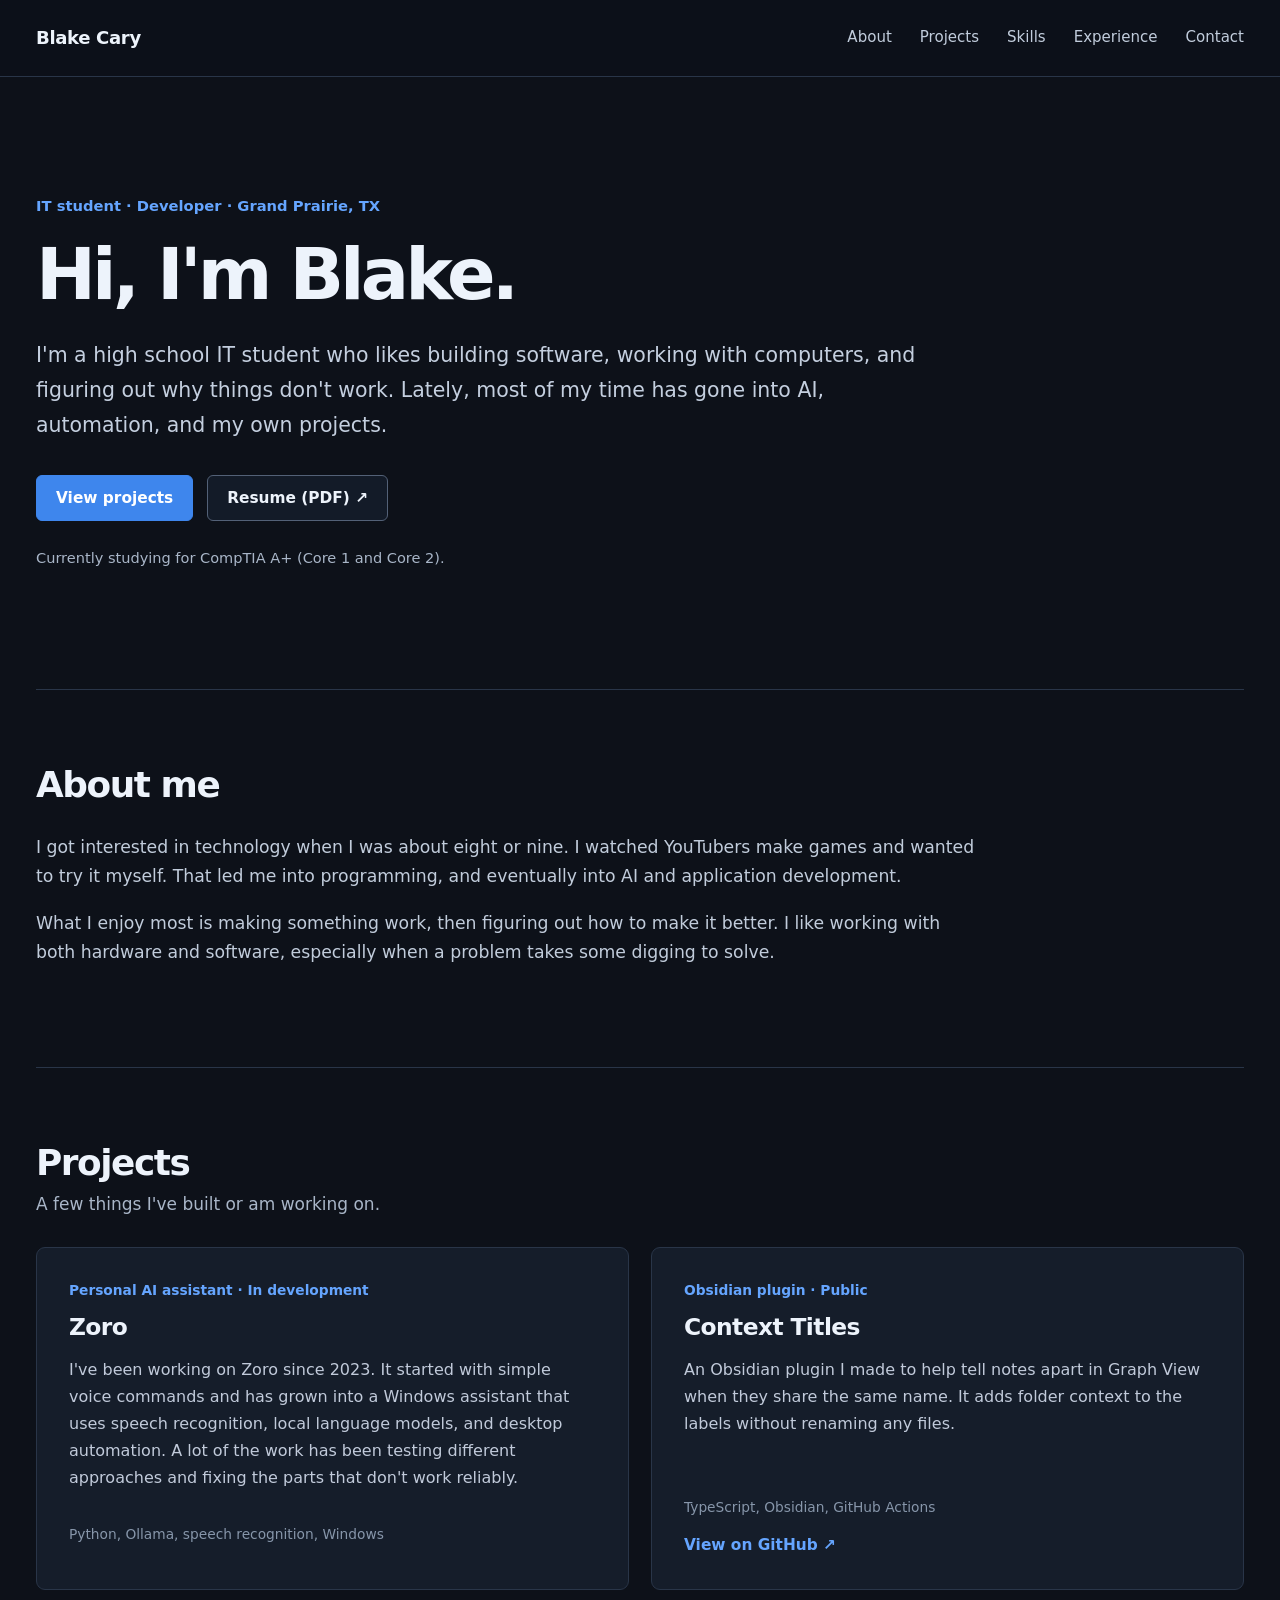
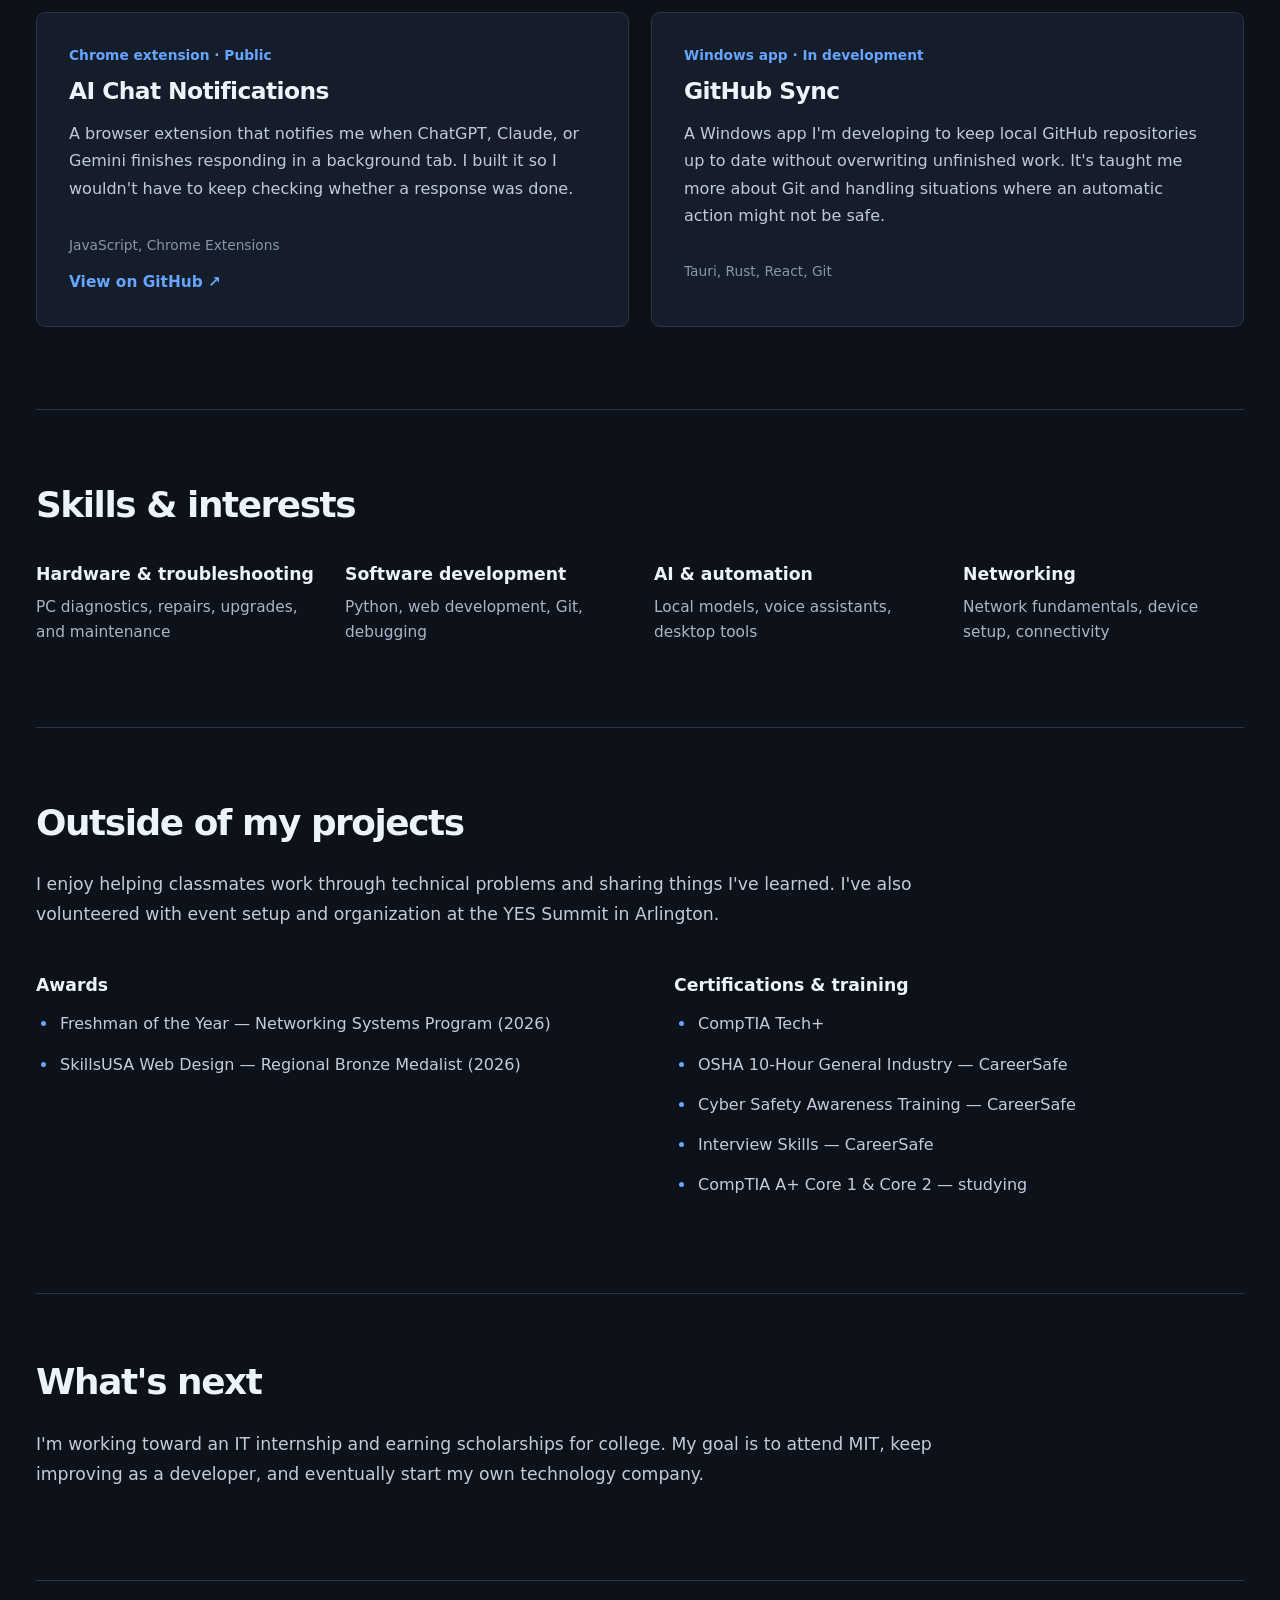
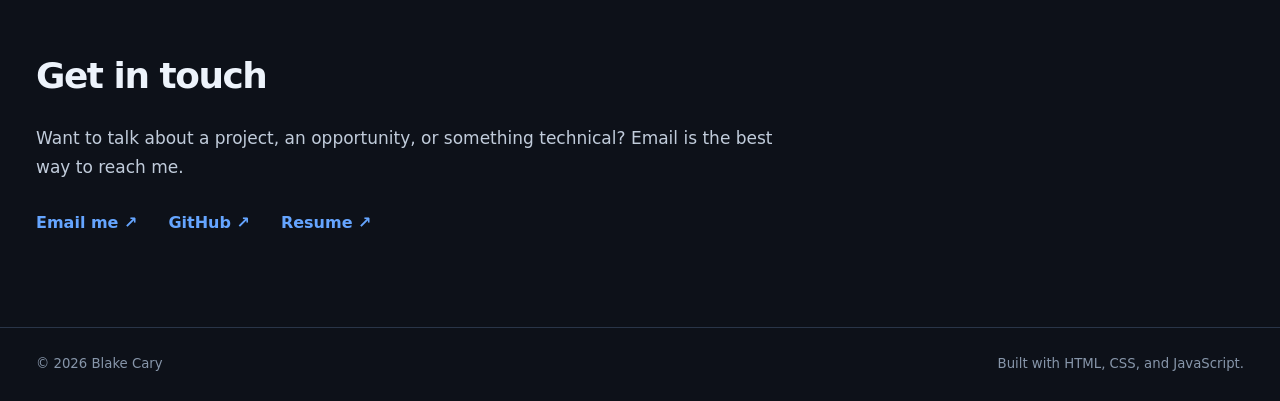
==== commit e59578e2: "Match dark browser theme and blue favicon" ====
--- a/index.html
+++ b/index.html
@@ -3,7 +3,7 @@
 <head>
   <meta charset="utf-8">
   <meta name="viewport" content="width=device-width, initial-scale=1">
-  <meta name="theme-color" content="#ffffff">
+  <meta name="theme-color" content="#0d1119">
   <meta name="description" content="Blake Cary's portfolio — IT student, software projects, and what I'm learning.">
   <meta property="og:title" content="Blake Cary | Portfolio">
   <meta property="og:description" content="Student developer interested in hardware, AI, and software.">
--- a/styles.css
+++ b/styles.css
@@ -1,85 +1,201 @@
-/* Small, straightforward personal portfolio. Edit colors here. */
+/* Blake's portfolio — simple dark theme, wide desktop layout.
+   Main colors are kept here so they're easy to change later. */
 :root {
-  --text: #1d2430;
-  --muted: #586171;
-  --line: #e0e5ed;
-  --accent: #285ab0;
-  --background: #ffffff;
-  --soft: #f8f9fc;
-  --width: 940px;
+  color-scheme: dark;
+  --background: #0d1119;
+  --surface: #151d2a;
+  --surface-hover: #192435;
+  --text: #edf3fb;
+  --muted: #a9b6c8;
+  --quiet: #8796aa;
+  --border: #293548;
+  --accent: #65a5ff;
+  --accent-strong: #3e86ed;
+  --max-width: 1320px;
 }
 * { box-sizing: border-box; }
-html { scroll-behavior: smooth; scroll-padding-top: 90px; }
-body { margin: 0; background: var(--background); color: var(--text); font: 16px/1.65 system-ui, -apple-system, "Segoe UI", sans-serif; }
+html { scroll-behavior: smooth; scroll-padding-top: 98px; }
+body {
+  margin: 0;
+  background: var(--background);
+  color: var(--text);
+  font: 17px/1.7 system-ui, -apple-system, "Segoe UI", sans-serif;
+  -webkit-font-smoothing: antialiased;
+}
 a { color: var(--accent); }
-a:focus-visible { outline: 3px solid #8bb4fb; outline-offset: 3px; border-radius: 3px; }
-.container { max-width: var(--width); margin: auto; padding-left: 24px; padding-right: 24px; }
-.skip-link { position: absolute; top: -70px; left: 12px; padding: 8px 12px; background: white; z-index: 100; }
-.skip-link:focus { top: 8px; }
-.site-header { background: white; border-bottom: 1px solid var(--line); position: sticky; top: 0; z-index: 20; }
-.header-inner { display: flex; align-items: center; justify-content: space-between; gap: 18px; min-height: 68px; }
-.brand { color: var(--text); text-decoration: none; font-size: 1.02rem; font-weight: 750; white-space: nowrap; }
-.site-nav { display: flex; align-items: center; gap: 22px; }
-.site-nav a { color: #414b5a; text-decoration: none; font-size: .87rem; }
+a:focus-visible { outline: 3px solid var(--accent); outline-offset: 4px; border-radius: 3px; }
+::selection { background: #335b94; color: white; }
+.container {
+  width: min(100% - 72px, var(--max-width));
+  margin: 0 auto;
+}
+.skip-link {
+  position: absolute;
+  top: -70px;
+  left: 15px;
+  background: var(--surface);
+  border: 1px solid var(--border);
+  padding: 10px 14px;
+  z-index: 100;
+}
+.skip-link:focus { top: 12px; }
+
+/* Header */
+.site-header {
+  position: sticky;
+  top: 0;
+  z-index: 20;
+  background: rgba(13, 17, 25, .96);
+  border-bottom: 1px solid var(--border);
+  backdrop-filter: blur(10px);
+}
+.header-inner {
+  display: flex;
+  align-items: center;
+  justify-content: space-between;
+  gap: 28px;
+  min-height: 76px;
+}
+.brand {
+  font-size: 1.13rem;
+  font-weight: 750;
+  color: var(--text);
+  text-decoration: none;
+  letter-spacing: -.02em;
+  white-space: nowrap;
+}
+.site-nav { display: flex; flex-wrap: wrap; gap: 28px; align-items: center; }
+.site-nav a { color: #c1ccdc; font-size: .94rem; text-decoration: none; transition: color .15s; }
 .site-nav a:hover, .site-nav a:focus-visible { color: var(--accent); }
-.hero { padding-top: 105px; padding-bottom: 104px; }
-.eyebrow { color: var(--accent); font-size: .87rem; font-weight: 650; margin: 0 0 15px; }
+
+/* Introduction */
+.hero { padding-top: 116px; padding-bottom: 118px; }
+.eyebrow { color: var(--accent); font-size: .92rem; font-weight: 650; margin: 0 0 16px; }
 h1, h2, h3, p { margin-top: 0; }
-h1 { font-size: clamp(2.65rem, 6.5vw, 4.05rem); letter-spacing: -.055em; line-height: 1.1; font-weight: 750; margin-bottom: 20px; }
-.lead { max-width: 720px; font-size: clamp(1.1rem, 2vw, 1.27rem); line-height: 1.7; color: #3e4653; margin-bottom: 28px; }
-.hero-links { display: flex; gap: 13px; flex-wrap: wrap; }
-.primary-link, .secondary-link { padding: 10px 17px; border-radius: 6px; font-size: .92rem; font-weight: 600; text-decoration: none; display: inline-flex; align-items: center; justify-content: center; }
-.primary-link { background: var(--accent); color: white; border: 1px solid var(--accent); }
-.primary-link:hover { background: #204b94; }
-.secondary-link { border: 1px solid #cbd4e0; color: var(--text); }
-.secondary-link:hover { background: #f2f5fa; }
-.now { color: var(--muted); font-size: .85rem; margin: 22px 0 0; }
-.section { border-top: 1px solid var(--line); padding-top: 63px; padding-bottom: 72px; }
-h2 { font-size: clamp(1.5rem, 3vw, 1.9rem); font-weight: 730; letter-spacing: -.035em; line-height: 1.3; margin-bottom: 20px; }
-.prose { max-width: 730px; color: #414c5c; }
-.prose p { margin-bottom: 14px; }
-.section-heading { margin-bottom: 24px; }
-.section-heading h2 { margin-bottom: 4px; }
-.section-heading > p { color: var(--muted); margin: 0; }
-.project-grid { display: grid; grid-template-columns: repeat(2, minmax(0,1fr)); gap: 16px; }
-.project { border: 1px solid var(--line); border-radius: 8px; padding: 24px; background: #fff; display: flex; flex-direction: column; }
-.project:hover { border-color: #b6c8de; }
-.project-subtitle { color: var(--accent); font-size: .77rem; font-weight: 650; margin: 0 0 8px; }
-.project h3 { font-size: 1.22rem; font-weight: 730; letter-spacing: -.025em; margin-bottom: 8px; line-height: 1.3; }
-.project > p:not(.project-subtitle) { color: #4a5463; font-size: .92rem; line-height: 1.65; }
-.project .stack { margin-top: auto; padding-top: 9px; color: #707b8b !important; font-size: .8rem !important; }
-.project-link { font-size: .9rem; font-weight: 620; text-decoration: none; align-self: flex-start; }
+h1 {
+  font-size: clamp(3.2rem, 5.6vw, 5.05rem);
+  line-height: 1.12;
+  letter-spacing: -.055em;
+  font-weight: 780;
+  margin-bottom: 24px;
+}
+.lead {
+  max-width: 900px;
+  font-size: clamp(1.14rem, 1.6vw, 1.34rem);
+  line-height: 1.7;
+  color: #c4cfdf;
+  margin-bottom: 32px;
+}
+.hero-links { display: flex; flex-wrap: wrap; gap: 14px; }
+.primary-link, .secondary-link {
+  display: inline-flex;
+  align-items: center;
+  justify-content: center;
+  padding: 12px 19px;
+  border-radius: 6px;
+  font-size: .96rem;
+  line-height: 1.35;
+  font-weight: 630;
+  text-decoration: none;
+  transition: background .15s, border-color .15s;
+}
+.primary-link { background: var(--accent-strong); border: 1px solid var(--accent-strong); color: #fff; }
+.primary-link:hover { background: #2e75d4; border-color: #2e75d4; }
+.secondary-link { color: var(--text); border: 1px solid #536177; background: #131b28; }
+.secondary-link:hover { background: #202c3d; border-color: #7b90aa; }
+.now { color: var(--muted); font-size: .91rem; margin: 25px 0 0; }
+
+/* General sections */
+.section {
+  border-top: 1px solid var(--border);
+  padding-top: 72px;
+  padding-bottom: 82px;
+}
+h2 {
+  font-size: clamp(1.9rem, 2.8vw, 2.38rem);
+  line-height: 1.28;
+  font-weight: 750;
+  letter-spacing: -.04em;
+  margin-bottom: 25px;
+}
+.prose { max-width: 940px; color: #c1ccdb; font-size: 1.08rem; }
+.prose p { margin-bottom: 17px; }
+.section-heading { margin-bottom: 28px; }
+.section-heading h2 { margin-bottom: 5px; }
+.section-heading > p { color: var(--muted); margin-bottom: 0; }
+
+/* Projects */
+.project-grid {
+  display: grid;
+  grid-template-columns: repeat(2, minmax(0, 1fr));
+  gap: 22px;
+}
+.project {
+  display: flex;
+  flex-direction: column;
+  padding: 31px 32px;
+  background: var(--surface);
+  border: 1px solid var(--border);
+  border-radius: 9px;
+  transition: background .18s, border-color .18s;
+}
+.project:hover { background: var(--surface-hover); border-color: #41618a; }
+.project-subtitle { color: var(--accent); font-size: .86rem; font-weight: 650; margin-bottom: 10px; }
+.project h3 { font-size: 1.46rem; line-height: 1.28; letter-spacing: -.025em; font-weight: 740; margin-bottom: 13px; }
+.project > p:not(.project-subtitle) { color: #c1cada; font-size: 1rem; line-height: 1.7; }
+.project .stack { color: var(--quiet) !important; font-size: .86rem !important; margin-top: auto; padding-top: 15px; margin-bottom: 12px; }
+.project-link { font-size: .96rem; font-weight: 630; text-decoration: none; align-self: flex-start; }
 .project-link:hover { text-decoration: underline; }
-.skill-grid { display: grid; grid-template-columns: repeat(2,minmax(0,1fr)); gap: 28px 46px; padding-top: 7px; }
-.skill-grid h3, .two-columns h3 { font-size: 1rem; margin: 0 0 6px; }
-.skill-grid p { color: var(--muted); font-size: .94rem; margin: 0; }
-.two-columns { display: grid; grid-template-columns: 1fr 1fr; gap: 40px; margin-top: 38px; }
-.simple-list { margin: 10px 0 0; padding-left: 18px; color: #414c5c; font-size: .94rem; }
-.simple-list li { margin-bottom: 10px; padding-left: 3px; }
-.goals { padding-top: 55px; padding-bottom: 65px; }
-.contact { padding-bottom: 85px; }
-.contact p { max-width: 640px; color: #414c5c; }
-.contact-links { display: flex; flex-wrap: wrap; column-gap: 28px; row-gap: 10px; margin-top: 25px; }
-.contact-links a { font-weight: 650; font-size: .94rem; text-decoration: none; }
+
+/* Skills and experience */
+.skill-grid { display: grid; grid-template-columns: repeat(4, minmax(0, 1fr)); gap: 28px; padding-top: 9px; }
+.skill-grid h3, .two-columns h3 { font-size: 1.08rem; font-weight: 700; margin-bottom: 9px; line-height: 1.4; }
+.skill-grid p { color: var(--muted); font-size: .96rem; line-height: 1.6; margin: 0; }
+.two-columns { display: grid; grid-template-columns: 1fr 1fr; gap: 68px; margin-top: 44px; }
+.simple-list { color: #c2cddd; font-size: 1rem; margin: 13px 0 0; padding-left: 22px; }
+.simple-list li { margin-bottom: 13px; padding-left: 2px; }
+.simple-list li::marker { color: var(--accent); }
+.goals { padding-top: 65px; padding-bottom: 74px; }
+.contact { padding-bottom: 91px; }
+.contact p { max-width: 770px; color: #c1ccdb; }
+.contact-links { display: flex; flex-wrap: wrap; gap: 12px 31px; margin-top: 27px; }
+.contact-links a { font-weight: 650; font-size: 1rem; text-decoration: none; }
 .contact-links a:hover { text-decoration: underline; }
-.site-footer { border-top: 1px solid var(--line); color: #768092; font-size: .78rem; }
-.site-footer .container { display: flex; justify-content: space-between; gap: 16px; padding-top: 20px; padding-bottom: 20px; }
-@media (min-width: 680px) and (prefers-reduced-motion: no-preference) {
+
+/* Footer */
+.site-footer { border-top: 1px solid var(--border); color: var(--quiet); font-size: .83rem; }
+.site-footer .container { display: flex; justify-content: space-between; gap: 15px; padding-top: 25px; padding-bottom: 25px; }
+
+/* Gentle entrance on desktop, disabled for reduced-motion preferences */
+@media (min-width: 700px) and (prefers-reduced-motion: no-preference) {
   .motion-ready .section { opacity: 0; transform: translateY(10px); transition: opacity .42s ease, transform .42s ease; }
   .motion-ready .section.shown { opacity: 1; transform: none; }
 }
-@media (max-width: 720px) {
-  .header-inner { align-items: flex-start; flex-direction: column; justify-content: center; padding-top: 13px; padding-bottom: 12px; gap: 7px; }
-  .site-nav { gap: 16px; flex-wrap: wrap; }
-  .site-nav a { font-size: .83rem; }
-  .hero { padding-top: 65px; padding-bottom: 67px; }
-  .section { padding-top: 44px; padding-bottom: 50px; }
-  .project-grid, .two-columns { grid-template-columns: 1fr; gap: 14px; }
-  .two-columns { gap: 28px; margin-top: 28px; }
-  .project { padding: 20px; }
+@media (max-width: 1050px) {
+  .skill-grid { grid-template-columns: repeat(2, minmax(0, 1fr)); gap: 30px 45px; }
+  .container { width: min(100% - 56px, var(--max-width)); }
+}
+@media (max-width: 730px) {
+  body { font-size: 16px; }
+  .container { width: min(100% - 36px, var(--max-width)); }
+  .header-inner { flex-direction: column; align-items: flex-start; justify-content: center; padding-top: 16px; padding-bottom: 15px; gap: 7px; }
+  .site-nav { gap: 10px 18px; }
+  .site-nav a { font-size: .86rem; }
+  .hero { padding-top: 70px; padding-bottom: 75px; }
+  .lead { font-size: 1.11rem; }
+  .section { padding-top: 49px; padding-bottom: 55px; }
+  .project-grid, .two-columns { grid-template-columns: 1fr; gap: 17px; }
+  .project { padding: 24px; }
+  .skill-grid { gap: 25px; }
+  .two-columns { margin-top: 32px; gap: 32px; }
   .site-footer .container { flex-direction: column; gap: 4px; }
+}
+@media (max-width: 390px) {
+  .skill-grid { grid-template-columns: 1fr; }
+  .hero-links a { flex: 1; }
+  .site-nav { gap: 8px 15px; }
 }
 @media (prefers-reduced-motion: reduce) {
   html { scroll-behavior: auto; }
-  *, *::before, *::after { animation-duration: .01ms !important; transition-duration: .01ms !important; }
-}
+  *, *::before, *::after { transition-duration: .01ms !important; animation-duration: .01ms !important; }
+}
